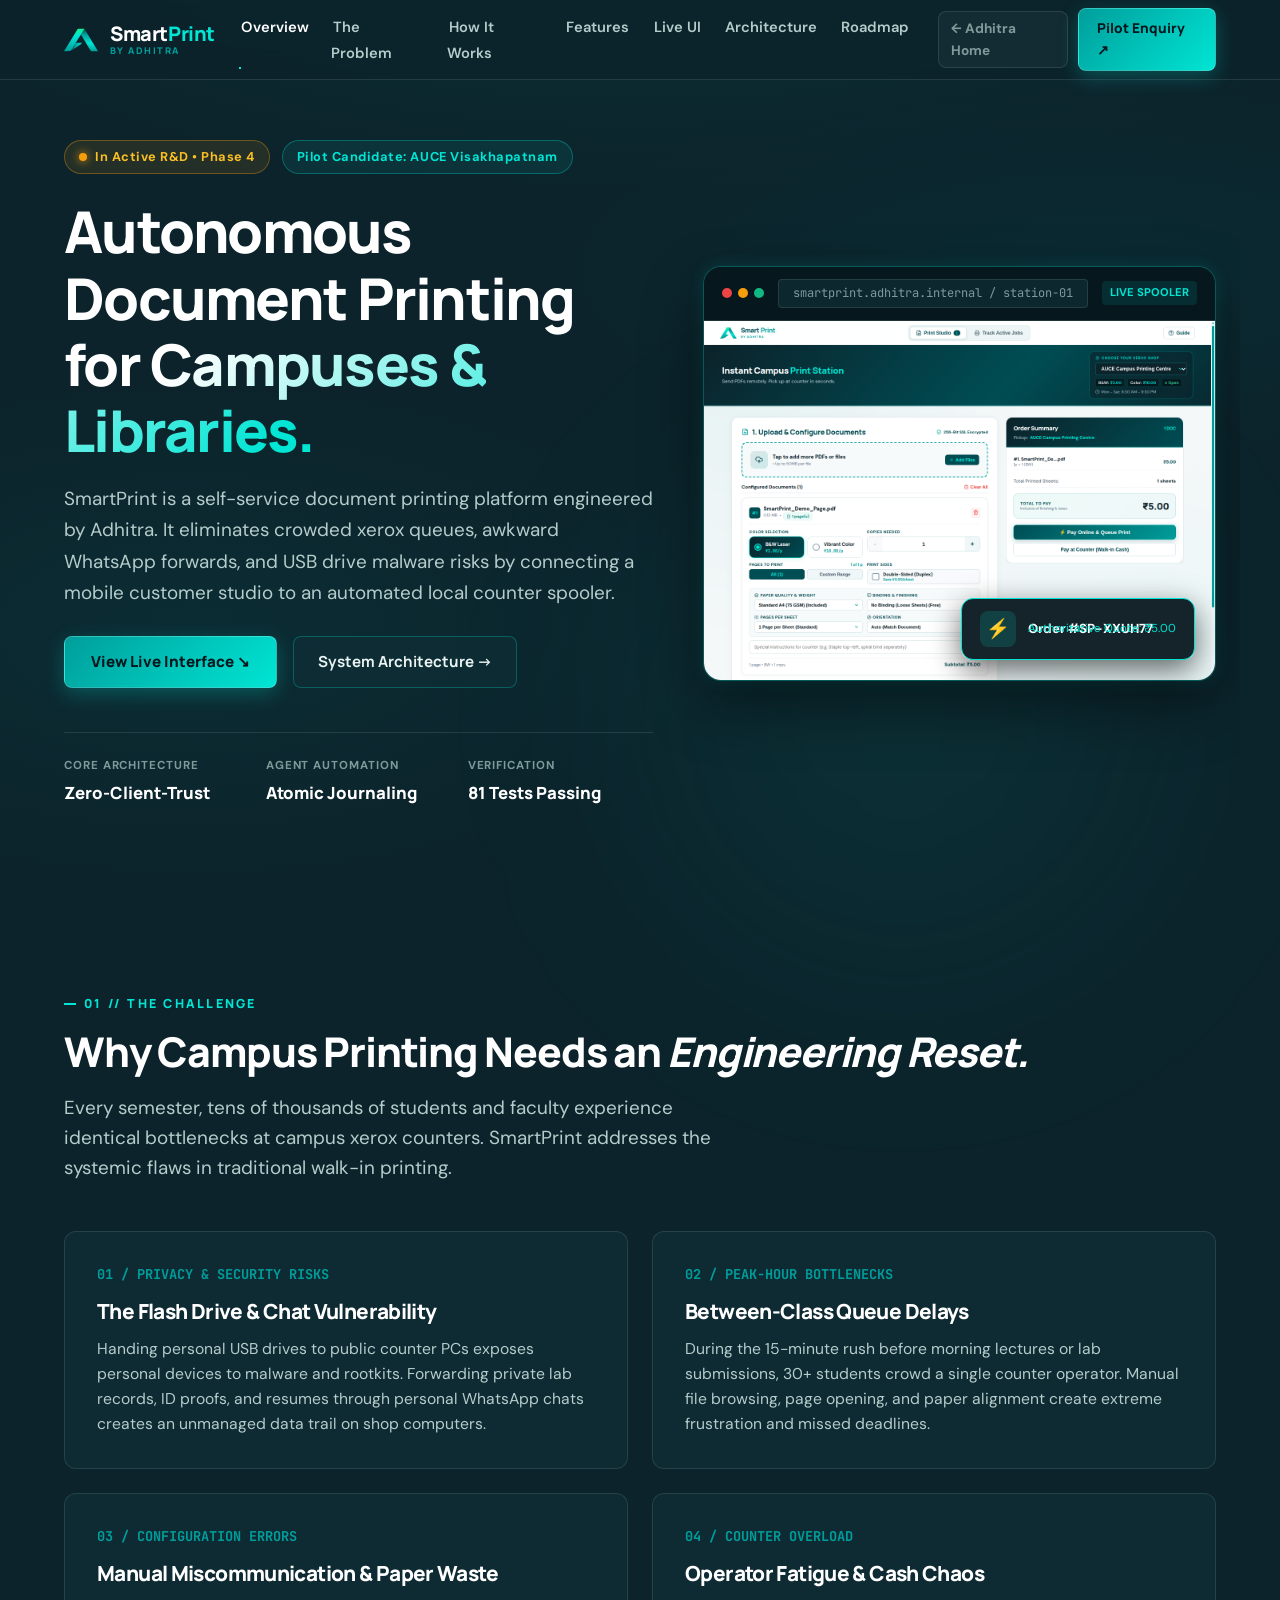
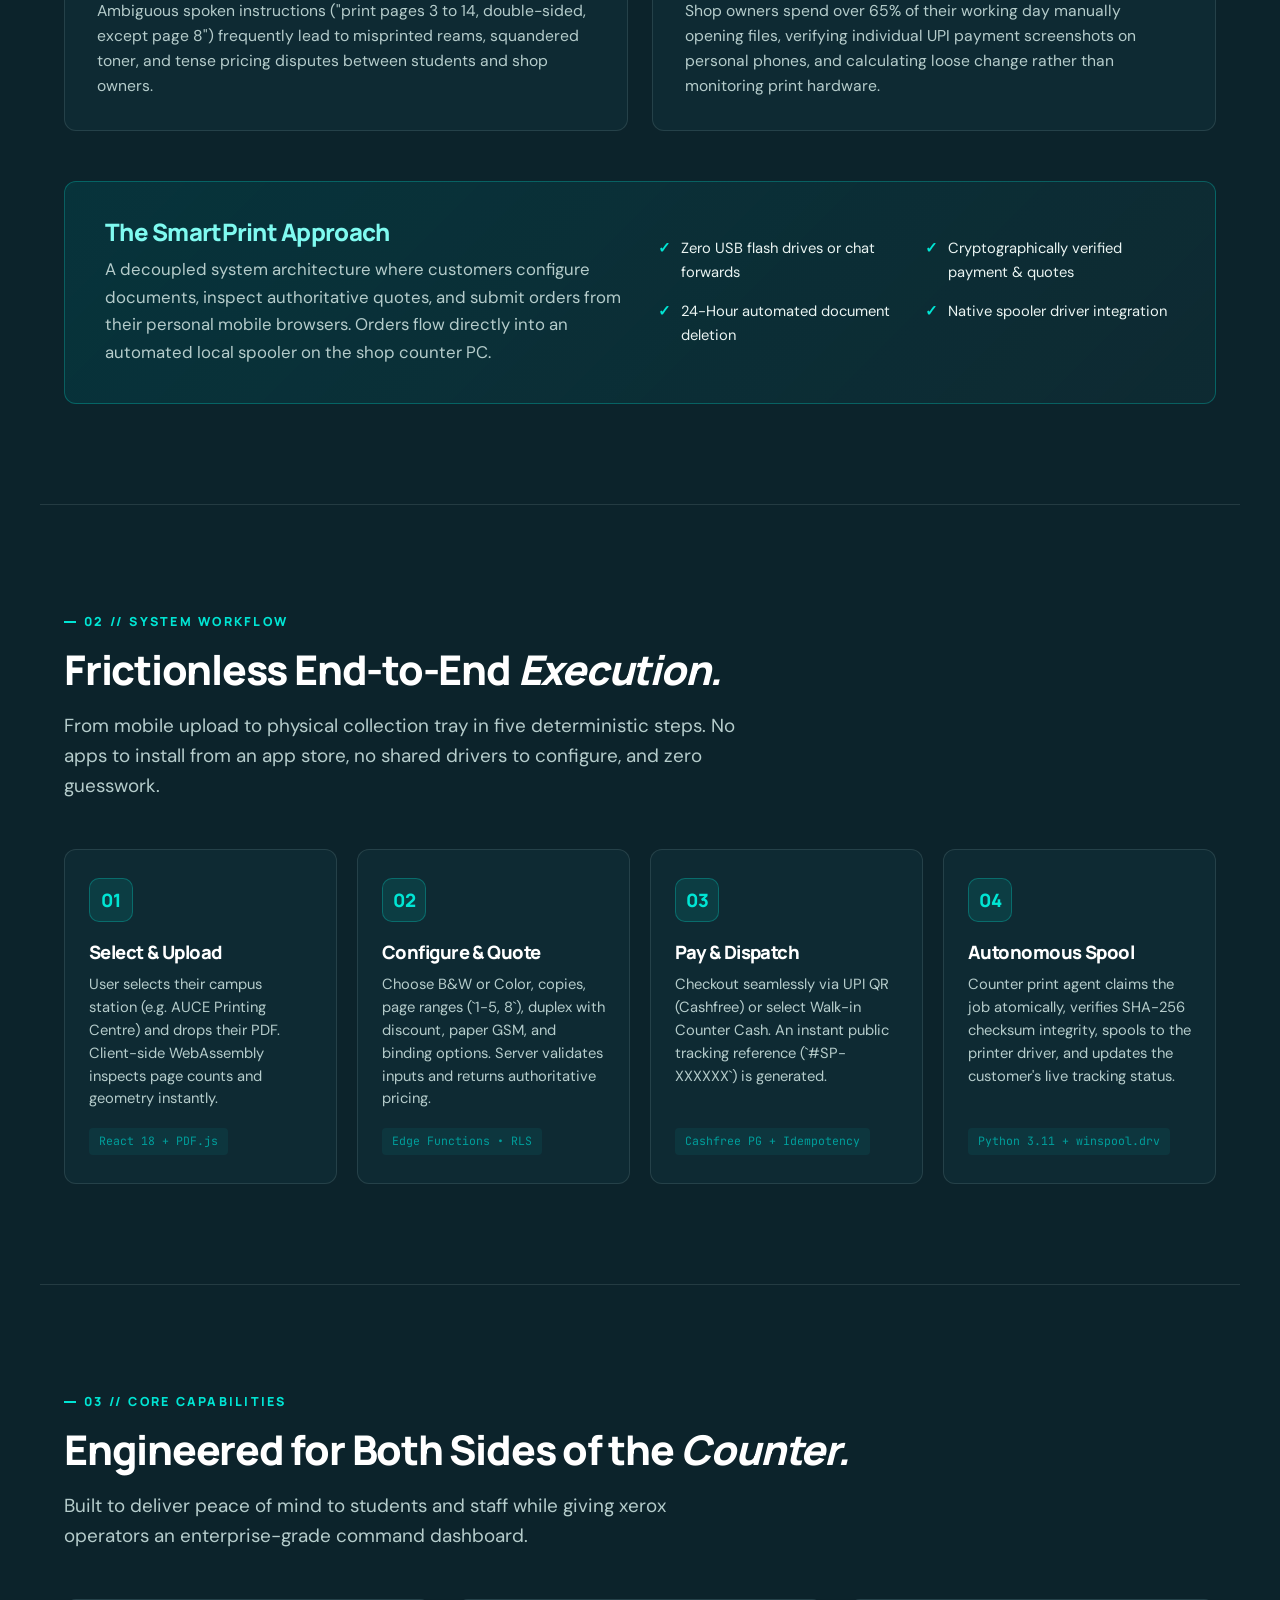
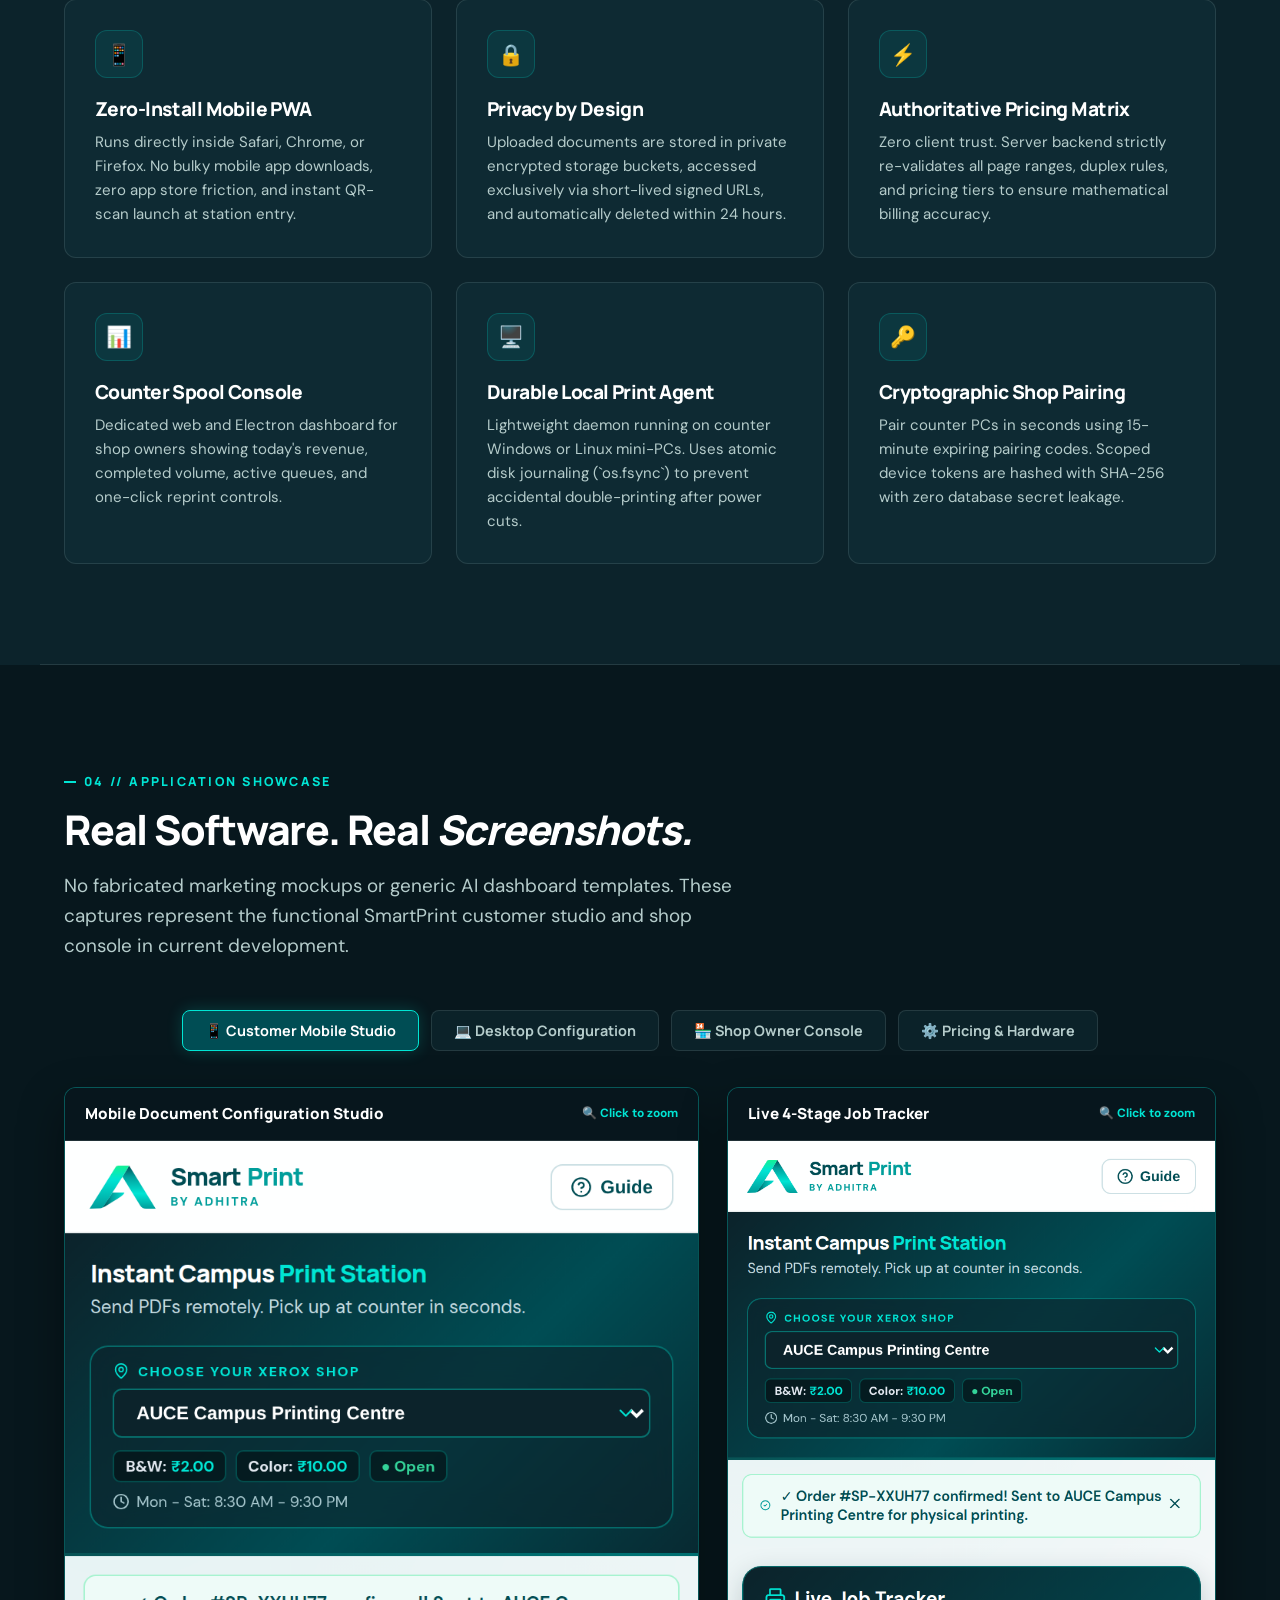
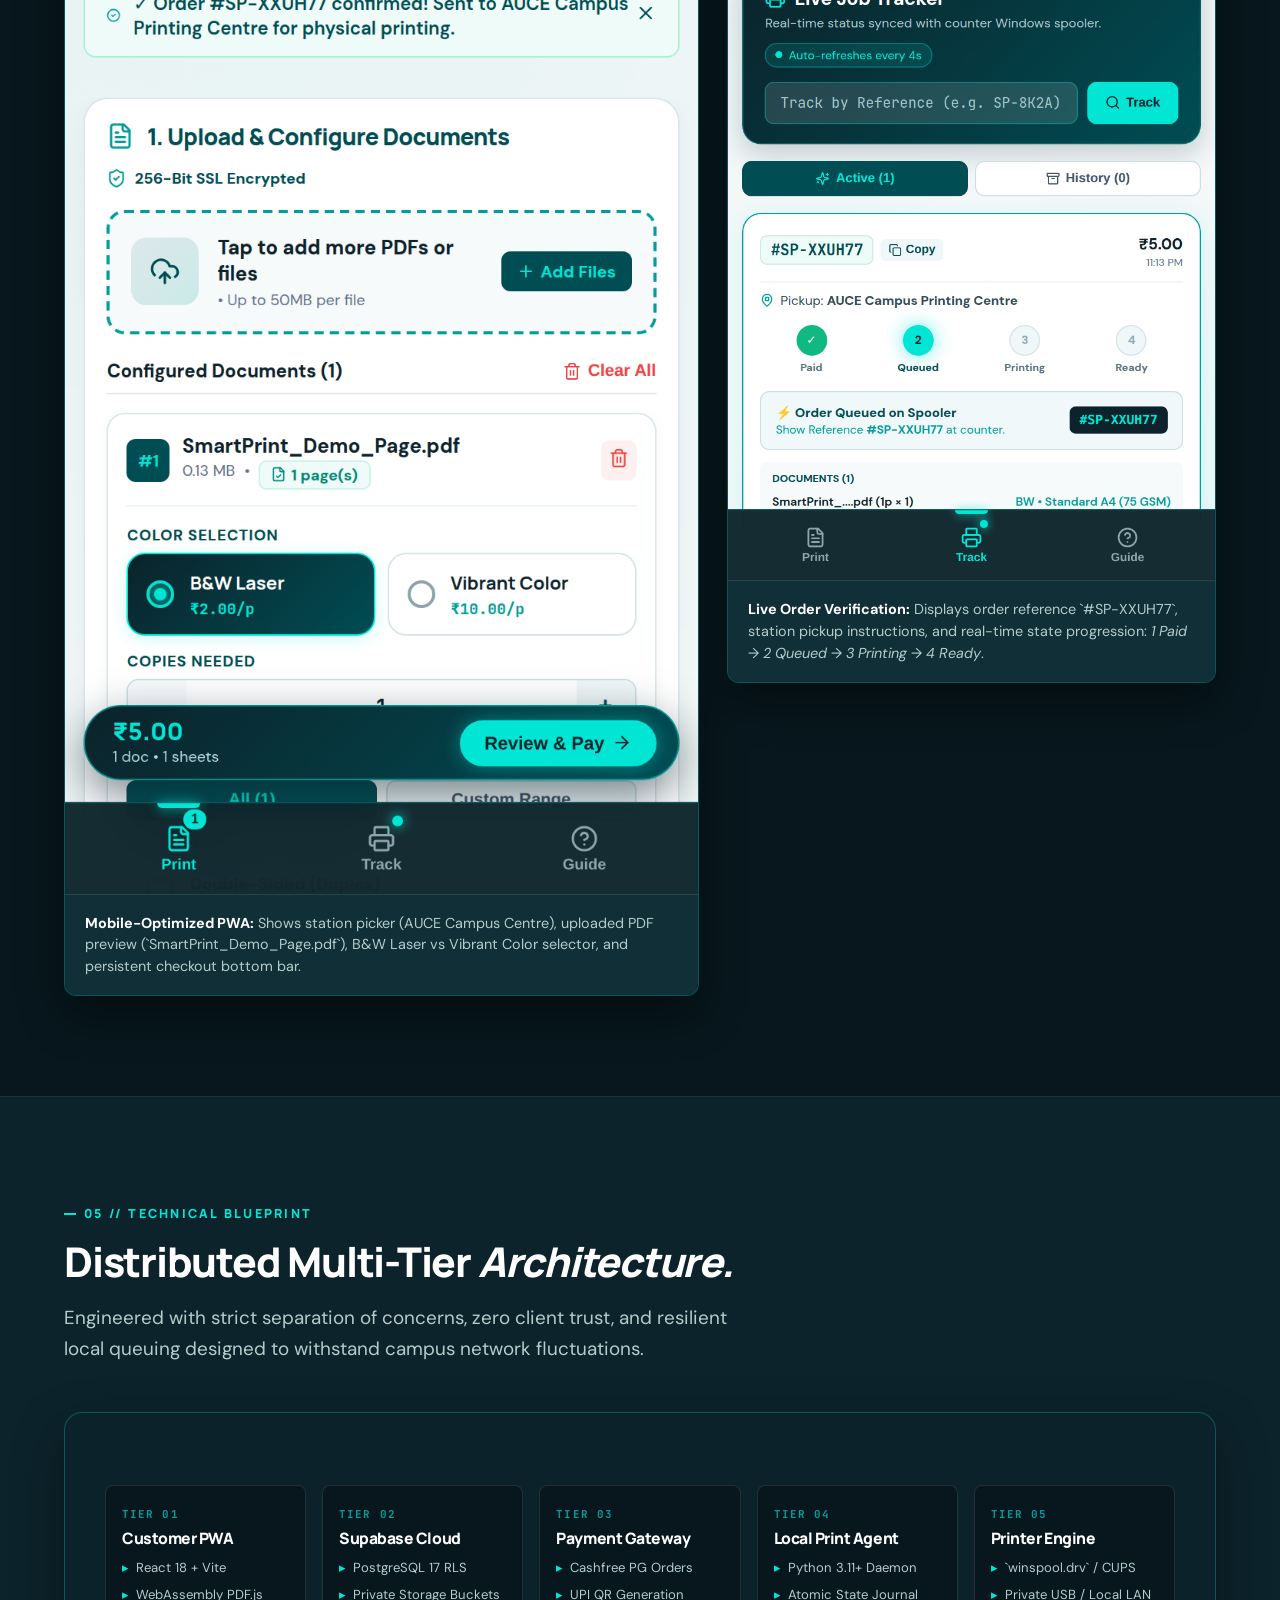
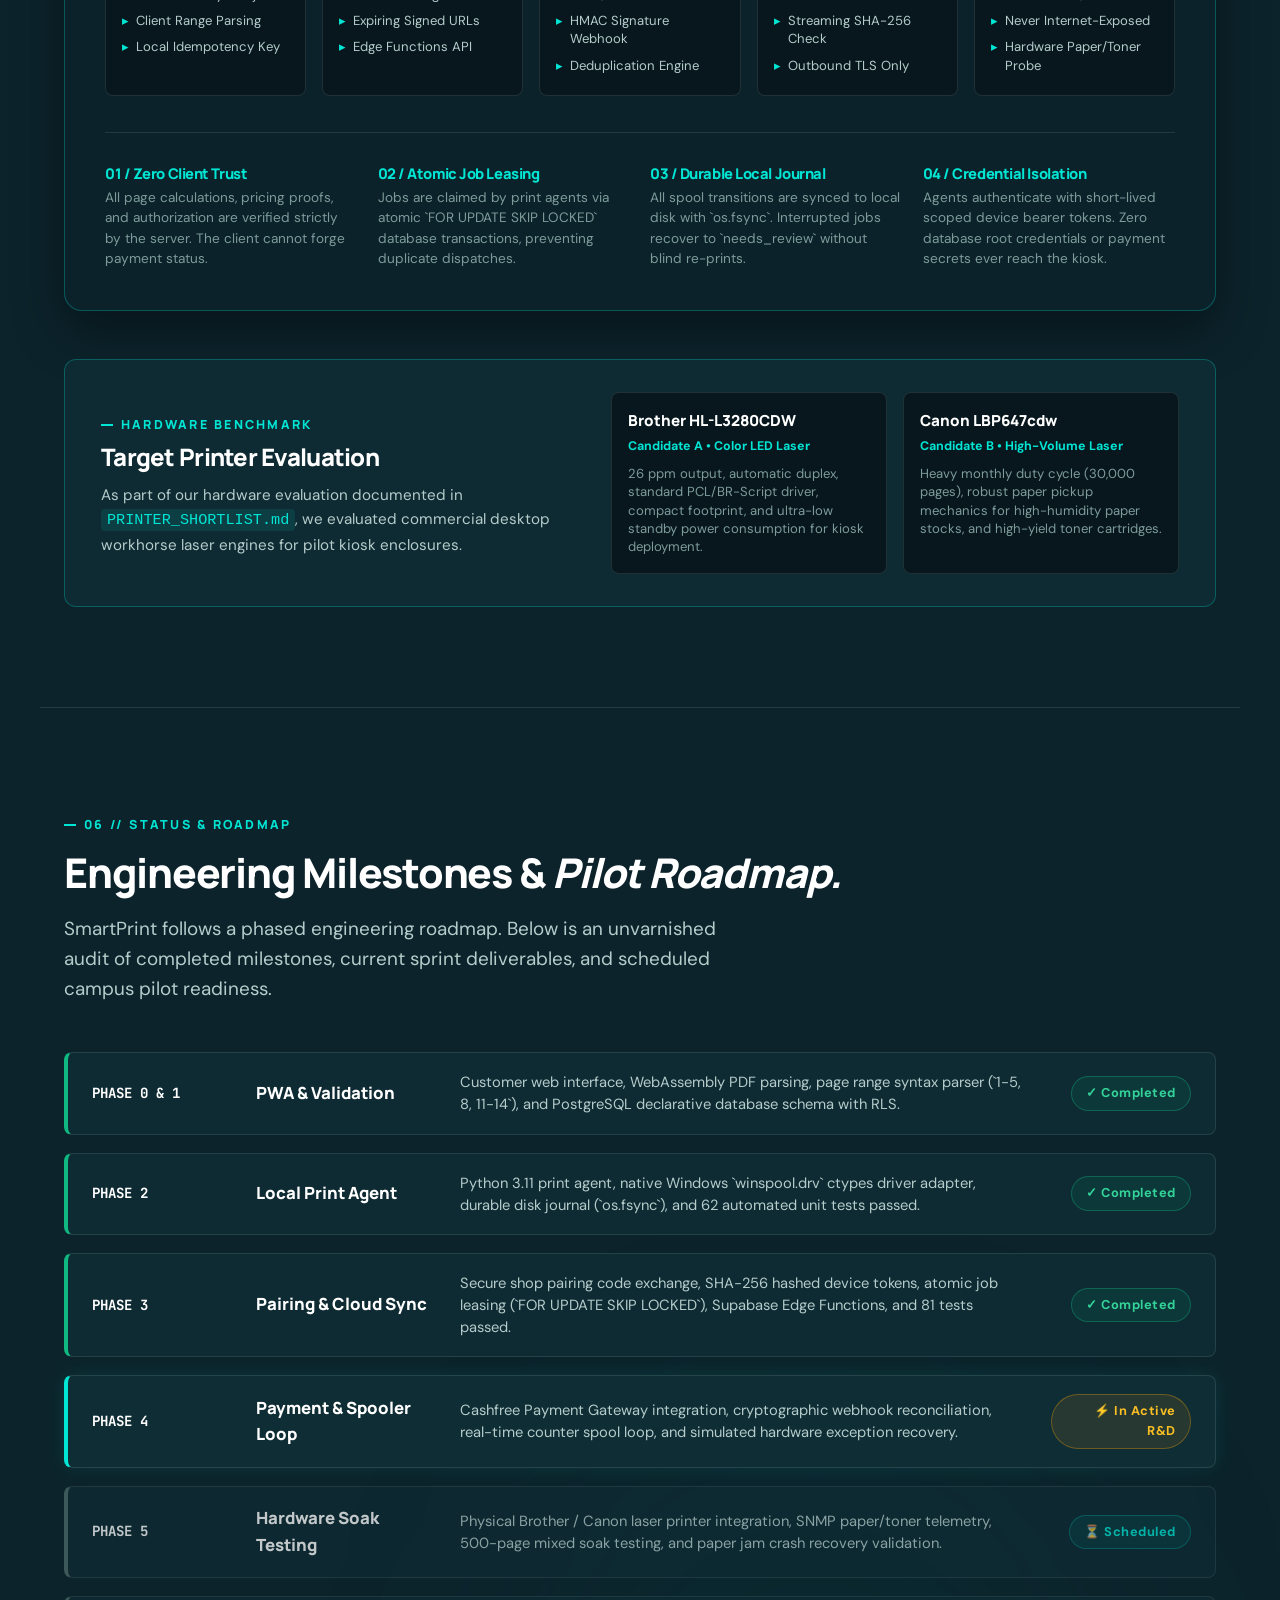
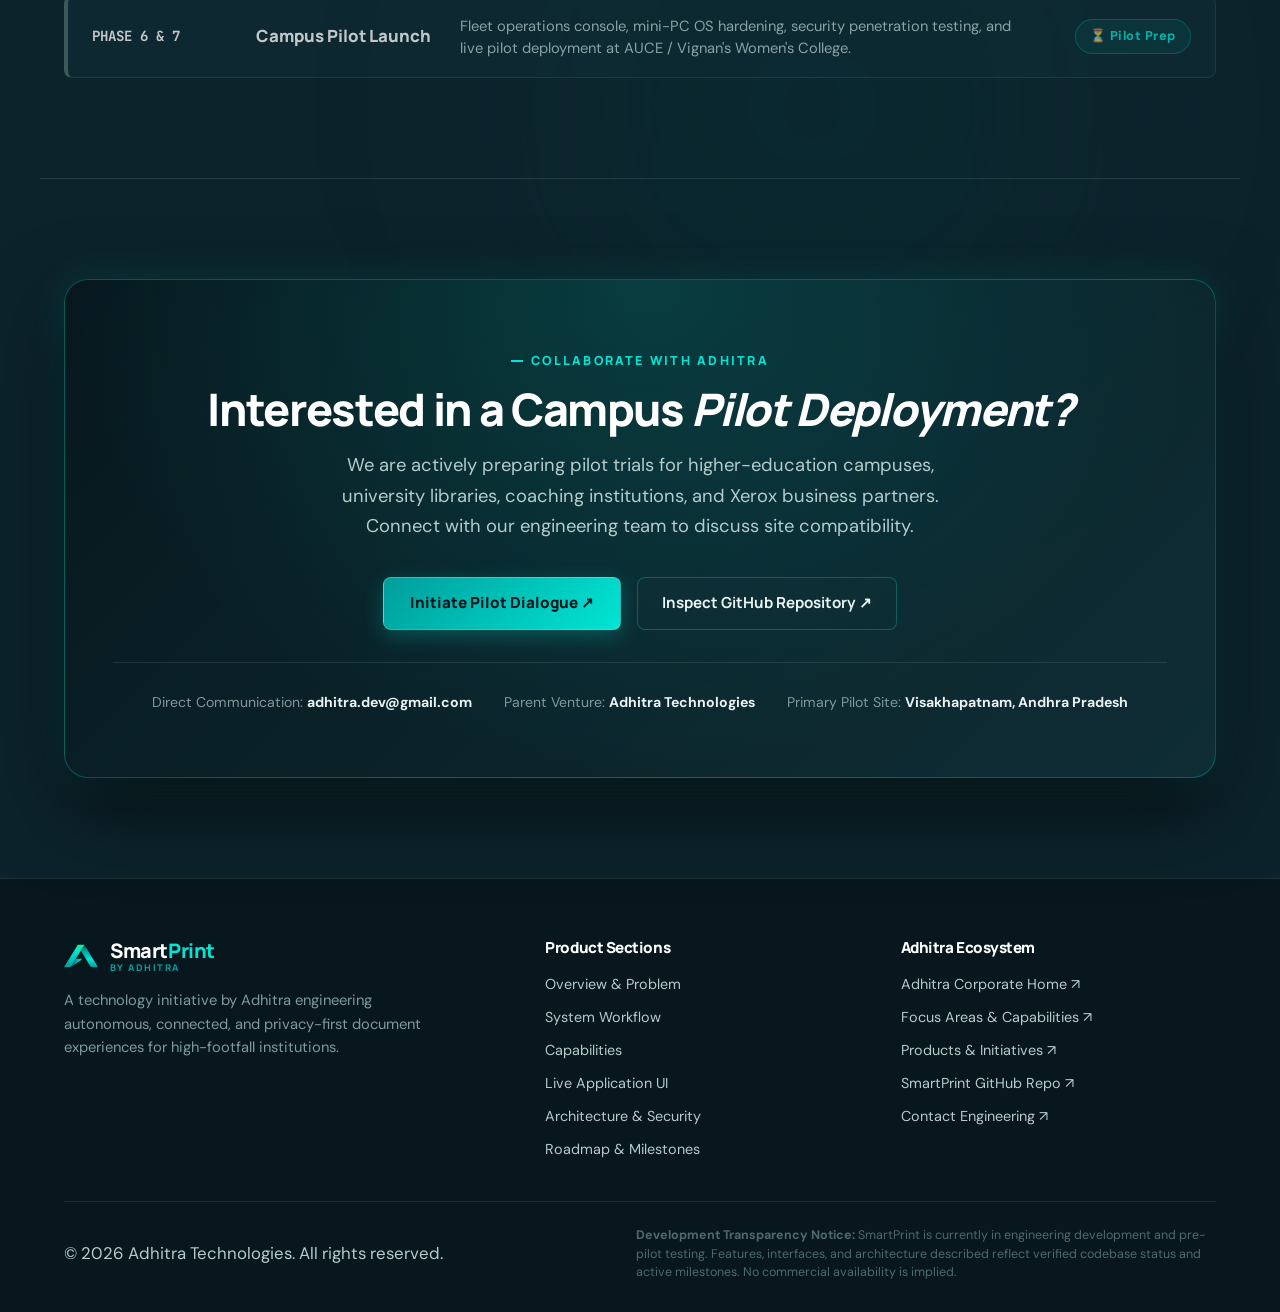
==== smartprint/index.html @ 030cc6e4 "Feat: smartprint page added" ====
<!DOCTYPE html>
<html lang="en">

<head>
    <meta charset="utf-8">
    <meta name="viewport" content="width=device-width, initial-scale=1">
    <meta name="theme-color" content="#0C232B">
    <meta name="color-scheme" content="dark">
    <title>SmartPrint by Adhitra — Autonomous Campus Document Printing Platform</title>

    <!-- SEO Meta Directives -->
    <meta name="description"
        content="SmartPrint by Adhitra is an autonomous, self-service document printing platform for colleges, universities, libraries, and high-footfall premises. In active engineering.">
    <meta name="author" content="Adhitra Technologies">
    <meta name="keywords"
        content="SmartPrint, Adhitra, self-service printing, campus printing, university xerox, print kiosk, autonomous printing, cloud document printing, IoT printing, AUCE pilot">
    <meta name="robots" content="index, follow, max-snippet:-1, max-image-preview:large, max-video-preview:-1">
    <link rel="canonical" href="https://adhitra.github.io/adhitra/smartprint/">

    <!-- Open Graph (Social Sharing Preview) -->
    <meta property="og:site_name" content="Adhitra">
    <meta property="og:title" content="SmartPrint by Adhitra — Autonomous Campus Document Printing Platform">
    <meta property="og:description"
        content="Self-service, private document printing for colleges and libraries. Explore the product architecture, real application interface, and development milestones.">
    <meta property="og:type" content="product">
    <meta property="og:url" content="https://adhitra.github.io/adhitra/smartprint/">
    <meta property="og:locale" content="en_US">
    <meta property="og:image" content="../assets/smartprint/smartprint_job_configured.png">
    <meta property="og:image:width" content="1280">
    <meta property="og:image:height" content="900">
    <meta property="og:image:alt" content="SmartPrint by Adhitra Application Interface">

    <!-- Twitter / X Card -->
    <meta name="twitter:card" content="summary_large_image">
    <meta name="twitter:site" content="@AdhitraTech">
    <meta name="twitter:creator" content="@AdhitraTech">
    <meta name="twitter:title" content="SmartPrint by Adhitra — Autonomous Campus Document Printing Platform">
    <meta name="twitter:description"
        content="Eliminating xerox queues, USB security risks, and printing friction with self-service mobile ordering and automated counter queue synchronization.">
    <meta name="twitter:image" content="../assets/smartprint/smartprint_job_configured.png">

    <!-- Favicon using approved Adhitra symbol -->
    <link rel="icon" type="image/svg+xml" href="../assets/brand/logo_symbol.svg">
    <link rel="alternate icon" type="image/png" href="../assets/brand/logo_symbol.png">
    <link rel="apple-touch-icon" href="../assets/brand/logo_symbol.png">

    <!-- Google Fonts: Manrope (Headings & UI) & DM Sans (Body) -->
    <link rel="preconnect" href="https://fonts.googleapis.com">
    <link rel="preconnect" href="https://fonts.gstatic.com" crossorigin>
    <link
        href="https://fonts.googleapis.com/css2?family=DM+Sans:ital,opsz,wght@0,9..40,400..700;1,9..40,400..700&family=JetBrains+Mono:wght@500;700&family=Manrope:wght@500;600;700;800&display=swap"
        rel="stylesheet">

    <!-- Stylesheet -->
    <link rel="stylesheet" href="styles.css">

    <!-- Structured Data: Schema.org Product & SoftwareApplication -->
    <script type="application/ld+json">
    {
      "@context": "https://schema.org",
      "@graph": [
        {
          "@type": "SoftwareApplication",
          "@id": "https://adhitra.github.io/adhitra/smartprint/#software",
          "name": "SmartPrint by Adhitra",
          "applicationCategory": "BusinessApplication",
          "operatingSystem": "Web, Windows 10/11, Linux",
          "description": "Self-service, autonomous document printing kiosk platform designed for colleges, universities, and high-footfall campuses.",
          "offers": {
            "@type": "Offer",
            "availability": "https://schema.org/PreOrder",
            "price": "0",
            "priceCurrency": "INR"
          },
          "publisher": {
            "@type": "Organization",
            "name": "Adhitra",
            "url": "https://adhitra.github.io/adhitra/"
          }
        },
        {
          "@type": "Product",
          "@id": "https://adhitra.github.io/adhitra/smartprint/#product",
          "name": "SmartPrint Campus Kiosk Platform",
          "brand": {
            "@type": "Brand",
            "name": "Adhitra"
          },
          "description": "A connected campus document printing experience combining mobile self-service web ordering with an automated local counter spooler.",
          "category": "Connected Printing Solutions",
          "releaseNotes": "Currently in Phase 4 of active pre-release engineering and campus pilot preparation."
        }
      ]
    }
    </script>
</head>

<body>
    <!-- Accessibility Skip Link -->
    <a href="#main-content" class="skip-link">Skip to main product content</a>

    <!-- Ambient Glow Accents -->
    <div class="ambient-glow glow-top" aria-hidden="true"></div>
    <div class="ambient-glow glow-mid" aria-hidden="true"></div>
    <div class="ambient-glow glow-bottom" aria-hidden="true"></div>

    <!-- Site Header & Product Navigation -->
    <header class="site-header" id="header">
        <div class="wrap header-inner">
            <a class="brand-combo" href="../" aria-label="Return to Adhitra Corporate Homepage">
                <img src="../assets/brand/logo_symbol.svg" alt="Adhitra Symbol" class="logo-symbol" width="34" height="34">
                <div class="logo-typography">
                    <span class="logo-text-product">Smart<span>Print</span></span>
                    <span class="logo-sub-tag">by ADHITRA</span>
                </div>
            </a>

            <button class="menu-toggle" id="menu-toggle" aria-label="Toggle navigation menu" aria-expanded="false"
                aria-controls="product-nav">
                <span class="bar"></span>
                <span class="bar"></span>
                <span class="bar"></span>
            </button>

            <nav class="product-nav" id="product-nav" aria-label="SmartPrint Product Navigation">
                <ul class="nav-links">
                    <li><a href="#overview" class="nav-item">Overview</a></li>
                    <li><a href="#problem" class="nav-item">The Problem</a></li>
                    <li><a href="#workflow" class="nav-item">How It Works</a></li>
                    <li><a href="#features" class="nav-item">Features</a></li>
                    <li><a href="#interface" class="nav-item">Live UI</a></li>
                    <li><a href="#architecture" class="nav-item">Architecture</a></li>
                    <li><a href="#status" class="nav-item">Roadmap</a></li>
                </ul>
                <div style="display: flex; align-items: center; gap: 10px;">
                    <a class="nav-back-link" href="../#products">← Adhitra Home</a>
                    <a class="btn-primary" style="padding: 9px 18px; font-size: 0.85rem;" href="#contact">Pilot Enquiry ↗</a>
                </div>
            </nav>
        </div>
    </header>

    <main id="main-content">
        <!-- ==================================================================
             HERO SECTION
             ================================================================== -->
        <section class="hero-section wrap" id="overview">
            <div class="hero-grid">
                <div class="hero-copy">
                    <div class="hero-status-row">
                        <span class="status-pill amber">
                            <span class="pulse-dot amber"></span>
                            In Active R&amp;D &bull; Phase 4
                        </span>
                        <span class="status-pill">
                            Pilot Candidate: AUCE Visakhapatnam
                        </span>
                    </div>

                    <h1 class="hero-title">
                        Autonomous Document Printing for <em>Campuses &amp; Libraries.</em>
                    </h1>

                    <p class="hero-lead">
                        SmartPrint is a self-service document printing platform engineered by Adhitra. It eliminates crowded xerox queues, awkward WhatsApp forwards, and USB drive malware risks by connecting a mobile customer studio to an automated local counter spooler.
                    </p>

                    <div class="hero-actions">
                        <a class="btn-primary" href="#interface">
                            View Live Interface ↘
                        </a>
                        <a class="btn-secondary" href="#architecture">
                            System Architecture →
                        </a>
                    </div>

                    <div class="hero-specs-bar">
                        <div class="spec-cell">
                            <span class="spec-label">Core Architecture</span>
                            <span class="spec-val">Zero-Client-Trust</span>
                        </div>
                        <div class="spec-cell">
                            <span class="spec-label">Agent Automation</span>
                            <span class="spec-val">Atomic Journaling</span>
                        </div>
                        <div class="spec-cell">
                            <span class="spec-label">Verification</span>
                            <span class="spec-val">81 Tests Passing</span>
                        </div>
                    </div>
                </div>

                <div class="hero-visual">
                    <div class="mockup-frame">
                        <div class="mockup-header">
                            <div class="mockup-dots">
                                <span></span><span></span><span></span>
                            </div>
                            <span class="mockup-address">smartprint.adhitra.internal / station-01</span>
                            <span class="mockup-tag">LIVE SPOOLER</span>
                        </div>
                        <div class="mockup-image-container zoomable-ui" data-title="SmartPrint Customer Print Studio & Order Configuration">
                            <img src="../assets/smartprint/smartprint_job_configured.png"
                                alt="SmartPrint Document Configuration and Order Summary Interface"
                                width="1280" height="900" loading="eager">
                            <div class="mockup-floating-badge">
                                <div class="badge-icon-box">⚡</div>
                                <div class="badge-info">
                                    <span class="badge-title">Order #SP-XXUH77</span>
                                    <span class="badge-sub">Authoritative Quote: ₹5.00</span>
                                </div>
                            </div>
                        </div>
                    </div>
                </div>
            </div>
        </section>

        <!-- ==================================================================
             PROBLEM & SOLUTION
             ================================================================== -->
        <section class="section wrap" id="problem">
            <span class="section-kicker">01 // THE CHALLENGE</span>
            <h2>Why Campus Printing Needs an <em>Engineering Reset.</em></h2>
            <p class="section-lead">
                Every semester, tens of thousands of students and faculty experience identical bottlenecks at campus xerox counters. SmartPrint addresses the systemic flaws in traditional walk-in printing.
            </p>

            <div class="problem-grid">
                <article class="problem-card">
                    <div class="problem-num">01 / PRIVACY &amp; SECURITY RISKS</div>
                    <h3 class="problem-title">The Flash Drive &amp; Chat Vulnerability</h3>
                    <p class="problem-text">
                        Handing personal USB drives to public counter PCs exposes personal devices to malware and rootkits. Forwarding private lab records, ID proofs, and resumes through personal WhatsApp chats creates an unmanaged data trail on shop computers.
                    </p>
                </article>

                <article class="problem-card">
                    <div class="problem-num">02 / PEAK-HOUR BOTTLENECKS</div>
                    <h3 class="problem-title">Between-Class Queue Delays</h3>
                    <p class="problem-text">
                        During the 15-minute rush before morning lectures or lab submissions, 30+ students crowd a single counter operator. Manual file browsing, page opening, and paper alignment create extreme frustration and missed deadlines.
                    </p>
                </article>

                <article class="problem-card">
                    <div class="problem-num">03 / CONFIGURATION ERRORS</div>
                    <h3 class="problem-title">Manual Miscommunication &amp; Paper Waste</h3>
                    <p class="problem-text">
                        Ambiguous spoken instructions ("print pages 3 to 14, double-sided, except page 8") frequently lead to misprinted reams, squandered toner, and tense pricing disputes between students and shop owners.
                    </p>
                </article>

                <article class="problem-card">
                    <div class="problem-num">04 / COUNTER OVERLOAD</div>
                    <h3 class="problem-title">Operator Fatigue &amp; Cash Chaos</h3>
                    <p class="problem-text">
                        Shop owners spend over 65% of their working day manually opening files, verifying individual UPI payment screenshots on personal phones, and calculating loose change rather than monitoring print hardware.
                    </p>
                </article>
            </div>

            <div class="solution-strip">
                <div class="solution-text">
                    <h3>The SmartPrint Approach</h3>
                    <p>
                        A decoupled system architecture where customers configure documents, inspect authoritative quotes, and submit orders from their personal mobile browsers. Orders flow directly into an automated local spooler on the shop counter PC.
                    </p>
                </div>
                <div class="solution-highlights">
                    <div class="highlight-item">
                        <span class="highlight-icon">✓</span>
                        <span>Zero USB flash drives or chat forwards</span>
                    </div>
                    <div class="highlight-item">
                        <span class="highlight-icon">✓</span>
                        <span>Cryptographically verified payment &amp; quotes</span>
                    </div>
                    <div class="highlight-item">
                        <span class="highlight-icon">✓</span>
                        <span>24-Hour automated document deletion</span>
                    </div>
                    <div class="highlight-item">
                        <span class="highlight-icon">✓</span>
                        <span>Native spooler driver integration</span>
                    </div>
                </div>
            </div>
        </section>

        <!-- ==================================================================
             HOW IT WORKS (WORKFLOW)
             ================================================================== -->
        <section class="section wrap" id="workflow">
            <span class="section-kicker">02 // SYSTEM WORKFLOW</span>
            <h2>Frictionless End-to-End <em>Execution.</em></h2>
            <p class="section-lead">
                From mobile upload to physical collection tray in five deterministic steps. No apps to install from an app store, no shared drivers to configure, and zero guesswork.
            </p>

            <div class="workflow-track">
                <div class="step-card">
                    <div class="step-number-badge">01</div>
                    <h3 class="step-title">Select &amp; Upload</h3>
                    <p class="step-desc">
                        User selects their campus station (e.g. AUCE Printing Centre) and drops their PDF. Client-side WebAssembly inspects page counts and geometry instantly.
                    </p>
                    <span class="step-tech-tag">React 18 + PDF.js</span>
                </div>

                <div class="step-card">
                    <div class="step-number-badge">02</div>
                    <h3 class="step-title">Configure &amp; Quote</h3>
                    <p class="step-desc">
                        Choose B&amp;W or Color, copies, page ranges (`1-5, 8`), duplex with discount, paper GSM, and binding options. Server validates inputs and returns authoritative pricing.
                    </p>
                    <span class="step-tech-tag">Edge Functions &bull; RLS</span>
                </div>

                <div class="step-card">
                    <div class="step-number-badge">03</div>
                    <h3 class="step-title">Pay &amp; Dispatch</h3>
                    <p class="step-desc">
                        Checkout seamlessly via UPI QR (Cashfree) or select Walk-in Counter Cash. An instant public tracking reference (`#SP-XXXXXX`) is generated.
                    </p>
                    <span class="step-tech-tag">Cashfree PG + Idempotency</span>
                </div>

                <div class="step-card">
                    <div class="step-number-badge">04</div>
                    <h3 class="step-title">Autonomous Spool</h3>
                    <p class="step-desc">
                        Counter print agent claims the job atomically, verifies SHA-256 checksum integrity, spools to the printer driver, and updates the customer's live tracking status.
                    </p>
                    <span class="step-tech-tag">Python 3.11 + winspool.drv</span>
                </div>
            </div>
        </section>

        <!-- ==================================================================
             KEY FEATURES & CAPABILITIES
             ================================================================== -->
        <section class="section wrap" id="features">
            <span class="section-kicker">03 // CORE CAPABILITIES</span>
            <h2>Engineered for Both Sides of the <em>Counter.</em></h2>
            <p class="section-lead">
                Built to deliver peace of mind to students and staff while giving xerox operators an enterprise-grade command dashboard.
            </p>

            <div class="features-grid">
                <div class="feature-box">
                    <div class="feature-icon">📱</div>
                    <h3 class="feature-heading">Zero-Install Mobile PWA</h3>
                    <p class="feature-text">
                        Runs directly inside Safari, Chrome, or Firefox. No bulky mobile app downloads, zero app store friction, and instant QR-scan launch at station entry.
                    </p>
                </div>

                <div class="feature-box">
                    <div class="feature-icon">🔒</div>
                    <h3 class="feature-heading">Privacy by Design</h3>
                    <p class="feature-text">
                        Uploaded documents are stored in private encrypted storage buckets, accessed exclusively via short-lived signed URLs, and automatically deleted within 24 hours.
                    </p>
                </div>

                <div class="feature-box">
                    <div class="feature-icon">⚡</div>
                    <h3 class="feature-heading">Authoritative Pricing Matrix</h3>
                    <p class="feature-text">
                        Zero client trust. Server backend strictly re-validates all page ranges, duplex rules, and pricing tiers to ensure mathematical billing accuracy.
                    </p>
                </div>

                <div class="feature-box">
                    <div class="feature-icon">📊</div>
                    <h3 class="feature-heading">Counter Spool Console</h3>
                    <p class="feature-text">
                        Dedicated web and Electron dashboard for shop owners showing today's revenue, completed volume, active queues, and one-click reprint controls.
                    </p>
                </div>

                <div class="feature-box">
                    <div class="feature-icon">🖥️</div>
                    <h3 class="feature-heading">Durable Local Print Agent</h3>
                    <p class="feature-text">
                        Lightweight daemon running on counter Windows or Linux mini-PCs. Uses atomic disk journaling (`os.fsync`) to prevent accidental double-printing after power cuts.
                    </p>
                </div>

                <div class="feature-box">
                    <div class="feature-icon">🔑</div>
                    <h3 class="feature-heading">Cryptographic Shop Pairing</h3>
                    <p class="feature-text">
                        Pair counter PCs in seconds using 15-minute expiring pairing codes. Scoped device tokens are hashed with SHA-256 with zero database secret leakage.
                    </p>
                </div>
            </div>
        </section>

        <!-- ==================================================================
             ACTUAL APPLICATION INTERFACE SHOWCASE
             ================================================================== -->
        <section class="section gallery-section" id="interface">
            <div class="wrap">
                <span class="section-kicker">04 // APPLICATION SHOWCASE</span>
                <h2>Real Software. Real <em>Screenshots.</em></h2>
                <p class="section-lead">
                    No fabricated marketing mockups or generic AI dashboard templates. These captures represent the functional SmartPrint customer studio and shop console in current development.
                </p>

                <!-- Gallery Category Tabs -->
                <div class="gallery-tabs-nav" role="tablist">
                    <button class="gallery-tab-btn active" data-tab="tab-customer-mobile" role="tab" aria-selected="true">
                        📱 Customer Mobile Studio
                    </button>
                    <button class="gallery-tab-btn" data-tab="tab-desktop-studio" role="tab" aria-selected="false">
                        💻 Desktop Configuration
                    </button>
                    <button class="gallery-tab-btn" data-tab="tab-shop-dashboard" role="tab" aria-selected="false">
                        🏪 Shop Owner Console
                    </button>
                    <button class="gallery-tab-btn" data-tab="tab-hardware-pricing" role="tab" aria-selected="false">
                        ⚙️ Pricing &amp; Hardware
                    </button>
                </div>

                <!-- Gallery Panels -->
                <div class="gallery-panels-container">
                    <!-- Panel 1: Customer Mobile Studio -->
                    <div class="gallery-panel active" id="tab-customer-mobile" role="tabpanel">
                        <div class="gallery-grid-dual">
                            <div class="gallery-card">
                                <div class="gallery-card-header">
                                    <span class="gallery-card-title">Mobile Document Configuration Studio</span>
                                    <span class="gallery-zoom-prompt">🔍 Click to zoom</span>
                                </div>
                                <div class="gallery-card-body zoomable-ui" data-title="SmartPrint Mobile Print Studio Interface">
                                    <img src="../assets/smartprint/smartprint_mobile_studio.png"
                                        alt="SmartPrint Mobile Print Studio Configuration Interface"
                                        width="824" height="1760" loading="lazy">
                                </div>
                                <div class="gallery-card-caption">
                                    <strong>Mobile-Optimized PWA:</strong> Shows station picker (AUCE Campus Centre), uploaded PDF preview (`SmartPrint_Demo_Page.pdf`), B&amp;W Laser vs Vibrant Color selector, and persistent checkout bottom bar.
                                </div>
                            </div>

                            <div class="gallery-card">
                                <div class="gallery-card-header">
                                    <span class="gallery-card-title">Live 4-Stage Job Tracker</span>
                                    <span class="gallery-zoom-prompt">🔍 Click to zoom</span>
                                </div>
                                <div class="gallery-card-body zoomable-ui" data-title="SmartPrint Mobile Live Job Tracker">
                                    <img src="../assets/smartprint/smartprint_mobile_tracking.png"
                                        alt="SmartPrint Mobile Realtime Job Tracking Screen"
                                        width="824" height="1760" loading="lazy">
                                </div>
                                <div class="gallery-card-caption">
                                    <strong>Live Order Verification:</strong> Displays order reference `#SP-XXUH77`, station pickup instructions, and real-time state progression: <em>1 Paid &rarr; 2 Queued &rarr; 3 Printing &rarr; 4 Ready</em>.
                                </div>
                            </div>
                        </div>
                    </div>

                    <!-- Panel 2: Desktop Print Studio -->
                    <div class="gallery-panel" id="tab-desktop-studio" role="tabpanel">
                        <div class="gallery-grid-dual">
                            <div class="gallery-card">
                                <div class="gallery-card-header">
                                    <span class="gallery-card-title">Configured Print Job with Server Quote</span>
                                    <span class="gallery-zoom-prompt">🔍 Click to zoom</span>
                                </div>
                                <div class="gallery-card-body zoomable-ui" data-title="SmartPrint Desktop Configured Print Job Screen">
                                    <img src="../assets/smartprint/smartprint_job_configured.png"
                                        alt="SmartPrint Desktop Configured Print Job View"
                                        width="1280" height="900" loading="lazy">
                                </div>
                                <div class="gallery-card-caption">
                                    <strong>Full Studio Interface:</strong> Real-time price breakdown (₹5.00 total), duplex savings calculation, paper GSM weight selector, binding options, and walk-in cash or online dispatch buttons.
                                </div>
                            </div>

                            <div class="gallery-card">
                                <div class="gallery-card-header">
                                    <span class="gallery-card-title">Initial Document Dropzone &amp; Station Chooser</span>
                                    <span class="gallery-zoom-prompt">🔍 Click to zoom</span>
                                </div>
                                <div class="gallery-card-body zoomable-ui" data-title="SmartPrint Customer Dropzone and Station Selector">
                                    <img src="../assets/smartprint/smartprint_customer_portal.png"
                                        alt="SmartPrint Customer Initial Upload Interface"
                                        width="1280" height="900" loading="lazy">
                                </div>
                                <div class="gallery-card-caption">
                                    <strong>Clean Landing State:</strong> Drag-and-drop 256-bit SSL encrypted PDF upload zone, station operating hours, and live station pricing summary (B&amp;W: ₹2.00, Color: ₹10.00).
                                </div>
                            </div>
                        </div>
                    </div>

                    <!-- Panel 3: Shop Owner Console -->
                    <div class="gallery-panel" id="tab-shop-dashboard" role="tabpanel">
                        <div class="gallery-card">
                            <div class="gallery-card-header">
                                <span class="gallery-card-title">Authenticated Shop Owner Counter Console (AUCE Campus Centre)</span>
                                <span class="gallery-zoom-prompt">🔍 Click to zoom full-resolution</span>
                            </div>
                            <div class="gallery-card-body zoomable-ui" data-title="SmartPrint Authenticated Shop Owner Dashboard">
                                <img src="../assets/smartprint/smartprint_shop_dashboard.png"
                                    alt="SmartPrint Shop Owner Console with Live Spool Queue and Metrics"
                                    width="1366" height="920" loading="lazy">
                            </div>
                            <div class="gallery-card-caption">
                                <strong>Live Counter Operations:</strong> Active revenue tracking (₹134.00 today), total pages printed (14), active spool queue (1), 1 connected Windows agent PC, and the live orders table with print, issue, and collection actions.
                            </div>
                        </div>
                    </div>

                    <!-- Panel 4: Pricing & Hardware Management -->
                    <div class="gallery-panel" id="tab-hardware-pricing" role="tabpanel">
                        <div class="gallery-grid-dual">
                            <div class="gallery-card">
                                <div class="gallery-card-header">
                                    <span class="gallery-card-title">Granular Pricing &amp; Services Matrix</span>
                                    <span class="gallery-zoom-prompt">🔍 Click to zoom</span>
                                </div>
                                <div class="gallery-card-body zoomable-ui" data-title="SmartPrint Shop Pricing Matrix Configuration">
                                    <img src="../assets/smartprint/smartprint_pricing_matrix.png"
                                        alt="SmartPrint Pricing and Services Matrix Interface"
                                        width="1366" height="920" loading="lazy">
                                </div>
                                <div class="gallery-card-caption">
                                    <strong>Operator Rate Control:</strong> Per-page rates (B&amp;W ₹2, Color ₹10), duplex sheet discounts, paper grades (Standard 75 GSM, Executive Bond, Cardstock), binding add-ons (Staple, Spiral, Hard Cover), and operating hours.
                                </div>
                            </div>

                            <div class="gallery-card">
                                <div class="gallery-card-header">
                                    <span class="gallery-card-title">Discovered Counter PCs &amp; Hardware</span>
                                    <span class="gallery-zoom-prompt">🔍 Click to zoom</span>
                                </div>
                                <div class="gallery-card-body zoomable-ui" data-title="SmartPrint Discovered Hardware and Printers">
                                    <img src="../assets/smartprint/smartprint_hardware_printers.png"
                                        alt="SmartPrint Counter PCs and Connected Printer Drivers"
                                        width="1366" height="920" loading="lazy">
                                </div>
                                <div class="gallery-card-caption">
                                    <strong>Native Hardware Discovery:</strong> Displays connected Counter PC (`Front Counter PC`, status READY) and paired Windows drivers (`Virtual_Test_Printer`, etc.) with reported driver capabilities.
                                </div>
                            </div>
                        </div>
                    </div>
                </div>
            </div>
        </section>

        <!-- ==================================================================
             SYSTEM ARCHITECTURE & TECHNICAL SPECIFICATION
             ================================================================== -->
        <section class="section wrap" id="architecture">
            <span class="section-kicker">05 // TECHNICAL BLUEPRINT</span>
            <h2>Distributed Multi-Tier <em>Architecture.</em></h2>
            <p class="section-lead">
                Engineered with strict separation of concerns, zero client trust, and resilient local queuing designed to withstand campus network fluctuations.
            </p>

            <div class="arch-diagram-card">
                <div class="arch-tiers-grid">
                    <!-- Tier 1 -->
                    <div class="arch-tier-box">
                        <span class="tier-kicker">TIER 01</span>
                        <h4 class="tier-name">Customer PWA</h4>
                        <ul class="tier-list">
                            <li>React 18 + Vite</li>
                            <li>WebAssembly PDF.js</li>
                            <li>Client Range Parsing</li>
                            <li>Local Idempotency Key</li>
                        </ul>
                    </div>

                    <!-- Tier 2 -->
                    <div class="arch-tier-box">
                        <span class="tier-kicker">TIER 02</span>
                        <h4 class="tier-name">Supabase Cloud</h4>
                        <ul class="tier-list">
                            <li>PostgreSQL 17 RLS</li>
                            <li>Private Storage Buckets</li>
                            <li>Expiring Signed URLs</li>
                            <li>Edge Functions API</li>
                        </ul>
                    </div>

                    <!-- Tier 3 -->
                    <div class="arch-tier-box">
                        <span class="tier-kicker">TIER 03</span>
                        <h4 class="tier-name">Payment Gateway</h4>
                        <ul class="tier-list">
                            <li>Cashfree PG Orders</li>
                            <li>UPI QR Generation</li>
                            <li>HMAC Signature Webhook</li>
                            <li>Deduplication Engine</li>
                        </ul>
                    </div>

                    <!-- Tier 4 -->
                    <div class="arch-tier-box">
                        <span class="tier-kicker">TIER 04</span>
                        <h4 class="tier-name">Local Print Agent</h4>
                        <ul class="tier-list">
                            <li>Python 3.11+ Daemon</li>
                            <li>Atomic State Journal</li>
                            <li>Streaming SHA-256 Check</li>
                            <li>Outbound TLS Only</li>
                        </ul>
                    </div>

                    <!-- Tier 5 -->
                    <div class="arch-tier-box">
                        <span class="tier-kicker">TIER 05</span>
                        <h4 class="tier-name">Printer Engine</h4>
                        <ul class="tier-list">
                            <li>`winspool.drv` / CUPS</li>
                            <li>Private USB / Local LAN</li>
                            <li>Never Internet-Exposed</li>
                            <li>Hardware Paper/Toner Probe</li>
                        </ul>
                    </div>
                </div>

                <div class="arch-pillars-grid">
                    <div class="pillar-item">
                        <h5 class="pillar-title">01 / Zero Client Trust</h5>
                        <p class="pillar-desc">
                            All page calculations, pricing proofs, and authorization are verified strictly by the server. The client cannot forge payment status.
                        </p>
                    </div>

                    <div class="pillar-item">
                        <h5 class="pillar-title">02 / Atomic Job Leasing</h5>
                        <p class="pillar-desc">
                            Jobs are claimed by print agents via atomic `FOR UPDATE SKIP LOCKED` database transactions, preventing duplicate dispatches.
                        </p>
                    </div>

                    <div class="pillar-item">
                        <h5 class="pillar-title">03 / Durable Local Journal</h5>
                        <p class="pillar-desc">
                            All spool transitions are synced to local disk with `os.fsync`. Interrupted jobs recover to `needs_review` without blind re-prints.
                        </p>
                    </div>

                    <div class="pillar-item">
                        <h5 class="pillar-title">04 / Credential Isolation</h5>
                        <p class="pillar-desc">
                            Agents authenticate with short-lived scoped device bearer tokens. Zero database root credentials or payment secrets ever reach the kiosk.
                        </p>
                    </div>
                </div>
            </div>

            <!-- Hardware Candidate Panel -->
            <div class="hardware-candidate-panel">
                <div>
                    <span class="section-kicker" style="margin-bottom: 8px;">HARDWARE BENCHMARK</span>
                    <h3 style="font-size: 1.5rem; margin-bottom: 12px; color: #ffffff;">Target Printer Evaluation</h3>
                    <p style="font-size: 0.95rem; line-height: 1.6; color: var(--ink-secondary);">
                        As part of our hardware evaluation documented in <code style="color: var(--aqua); background: rgba(0, 229, 212, 0.1); padding: 2px 6px; border-radius: 4px;">PRINTER_SHORTLIST.md</code>, we evaluated commercial desktop workhorse laser engines for pilot kiosk enclosures.
                    </p>
                </div>
                <div class="hardware-specs-list">
                    <div class="hw-spec-card">
                        <div class="hw-spec-name">Brother HL-L3280CDW</div>
                        <div class="hw-spec-role">Candidate A &bull; Color LED Laser</div>
                        <div class="hw-spec-notes">
                            26 ppm output, automatic duplex, standard PCL/BR-Script driver, compact footprint, and ultra-low standby power consumption for kiosk deployment.
                        </div>
                    </div>

                    <div class="hw-spec-card">
                        <div class="hw-spec-name">Canon LBP647cdw</div>
                        <div class="hw-spec-role">Candidate B &bull; High-Volume Laser</div>
                        <div class="hw-spec-notes">
                            Heavy monthly duty cycle (30,000 pages), robust paper pickup mechanics for high-humidity paper stocks, and high-yield toner cartridges.
                        </div>
                    </div>
                </div>
            </div>
        </section>

        <!-- ==================================================================
             DEVELOPMENT PROGRESS & ROADMAP
             ================================================================== -->
        <section class="section wrap" id="status">
            <span class="section-kicker">06 // STATUS &amp; ROADMAP</span>
            <h2>Engineering Milestones &amp; <em>Pilot Roadmap.</em></h2>
            <p class="section-lead">
                SmartPrint follows a phased engineering roadmap. Below is an unvarnished audit of completed milestones, current sprint deliverables, and scheduled campus pilot readiness.
            </p>

            <div class="roadmap-timeline">
                <div class="timeline-phase-row complete">
                    <div class="phase-number">PHASE 0 &amp; 1</div>
                    <div class="phase-title">PWA &amp; Validation</div>
                    <div class="phase-summary">
                        Customer web interface, WebAssembly PDF parsing, page range syntax parser (`1-5, 8, 11-14`), and PostgreSQL declarative database schema with RLS.
                    </div>
                    <div class="phase-badge-col">
                        <span class="status-pill green">✓ Completed</span>
                    </div>
                </div>

                <div class="timeline-phase-row complete">
                    <div class="phase-number">PHASE 2</div>
                    <div class="phase-title">Local Print Agent</div>
                    <div class="phase-summary">
                        Python 3.11 print agent, native Windows `winspool.drv` ctypes driver adapter, durable disk journal (`os.fsync`), and 62 automated unit tests passed.
                    </div>
                    <div class="phase-badge-col">
                        <span class="status-pill green">✓ Completed</span>
                    </div>
                </div>

                <div class="timeline-phase-row complete">
                    <div class="phase-number">PHASE 3</div>
                    <div class="phase-title">Pairing &amp; Cloud Sync</div>
                    <div class="phase-summary">
                        Secure shop pairing code exchange, SHA-256 hashed device tokens, atomic job leasing (`FOR UPDATE SKIP LOCKED`), Supabase Edge Functions, and 81 tests passed.
                    </div>
                    <div class="phase-badge-col">
                        <span class="status-pill green">✓ Completed</span>
                    </div>
                </div>

                <div class="timeline-phase-row active">
                    <div class="phase-number">PHASE 4</div>
                    <div class="phase-title">Payment &amp; Spooler Loop</div>
                    <div class="phase-summary">
                        Cashfree Payment Gateway integration, cryptographic webhook reconciliation, real-time counter spool loop, and simulated hardware exception recovery.
                    </div>
                    <div class="phase-badge-col">
                        <span class="status-pill amber">⚡ In Active R&amp;D</span>
                    </div>
                </div>

                <div class="timeline-phase-row pending">
                    <div class="phase-number">PHASE 5</div>
                    <div class="phase-title">Hardware Soak Testing</div>
                    <div class="phase-summary">
                        Physical Brother / Canon laser printer integration, SNMP paper/toner telemetry, 500-page mixed soak testing, and paper jam crash recovery validation.
                    </div>
                    <div class="phase-badge-col">
                        <span class="status-pill">⏳ Scheduled</span>
                    </div>
                </div>

                <div class="timeline-phase-row pending">
                    <div class="phase-number">PHASE 6 &amp; 7</div>
                    <div class="phase-title">Campus Pilot Launch</div>
                    <div class="phase-summary">
                        Fleet operations console, mini-PC OS hardening, security penetration testing, and live pilot deployment at AUCE / Vignan's Women's College.
                    </div>
                    <div class="phase-badge-col">
                        <span class="status-pill">⏳ Pilot Prep</span>
                    </div>
                </div>
            </div>
        </section>

        <!-- ==================================================================
             PILOT ENQUIRY & CALL TO ACTION
             ================================================================== -->
        <section class="section wrap" id="contact" style="border-bottom: none;">
            <div class="cta-box">
                <span class="section-kicker" style="margin-bottom: 12px;">COLLABORATE WITH ADHITRA</span>
                <h2>Interested in a Campus <em>Pilot Deployment?</em></h2>
                <p class="cta-lead">
                    We are actively preparing pilot trials for higher-education campuses, university libraries, coaching institutions, and Xerox business partners. Connect with our engineering team to discuss site compatibility.
                </p>

                <div class="cta-actions-row">
                    <a class="btn-primary" href="mailto:adhitra.dev@gmail.com?subject=SmartPrint%20Pilot%20Partnership%20Enquiry">
                        Initiate Pilot Dialogue ↗
                    </a>
                    <a class="btn-secondary" href="https://github.com/Adhitra/SmartPrint-by-Adhitra" target="_blank" rel="noopener noreferrer">
                        Inspect GitHub Repository ↗
                    </a>
                </div>

                <div class="cta-contact-details">
                    <div class="cta-contact-item">
                        <span>Direct Communication: </span>
                        <strong>adhitra.dev@gmail.com</strong>
                    </div>
                    <div class="cta-contact-item">
                        <span>Parent Venture: </span>
                        <strong>Adhitra Technologies</strong>
                    </div>
                    <div class="cta-contact-item">
                        <span>Primary Pilot Site: </span>
                        <strong>Visakhapatnam, Andhra Pradesh</strong>
                    </div>
                </div>
            </div>
        </section>
    </main>

    <!-- ==================================================================
         LIGHTBOX MODAL FOR REAL APPLICATION SCREENSHOTS
         ================================================================== -->
    <div class="lightbox-modal" id="lightbox-modal" role="dialog" aria-modal="true" aria-label="Screenshot Preview">
        <div class="lightbox-content">
            <div class="lightbox-img-wrapper">
                <img src="../assets/smartprint/smartprint_job_configured.png" alt="Full Preview" id="lightbox-img">
            </div>
            <div class="lightbox-footer">
                <span class="lightbox-title" id="lightbox-title">SmartPrint Interface Preview</span>
                <button class="lightbox-close-btn" id="lightbox-close" aria-label="Close screenshot preview">&times;</button>
            </div>
        </div>
    </div>

    <!-- ==================================================================
         FOOTER
         ================================================================== -->
    <footer class="site-footer">
        <div class="wrap">
            <div class="footer-top">
                <div class="footer-brand">
                    <a class="brand-combo" href="../" aria-label="Return to Adhitra Corporate Homepage">
                        <img src="../assets/brand/logo_symbol.svg" alt="Adhitra Symbol" class="logo-symbol" width="30" height="30">
                        <div class="logo-typography">
                            <span class="logo-text-product">Smart<span>Print</span></span>
                            <span class="logo-sub-tag">by ADHITRA</span>
                        </div>
                    </a>
                    <p class="footer-desc">
                        A technology initiative by Adhitra engineering autonomous, connected, and privacy-first document experiences for high-footfall institutions.
                    </p>
                </div>

                <div>
                    <h5 class="footer-col-title">Product Sections</h5>
                    <ul class="footer-links">
                        <li><a href="#overview">Overview &amp; Problem</a></li>
                        <li><a href="#workflow">System Workflow</a></li>
                        <li><a href="#features">Capabilities</a></li>
                        <li><a href="#interface">Live Application UI</a></li>
                        <li><a href="#architecture">Architecture &amp; Security</a></li>
                        <li><a href="#status">Roadmap &amp; Milestones</a></li>
                    </ul>
                </div>

                <div>
                    <h5 class="footer-col-title">Adhitra Ecosystem</h5>
                    <ul class="footer-links">
                        <li><a href="../#home">Adhitra Corporate Home ↗</a></li>
                        <li><a href="../#focus">Focus Areas &amp; Capabilities ↗</a></li>
                        <li><a href="../#products">Products &amp; Initiatives ↗</a></li>
                        <li><a href="https://github.com/Adhitra/SmartPrint-by-Adhitra" target="_blank" rel="noopener noreferrer">SmartPrint GitHub Repo ↗</a></li>
                        <li><a href="mailto:adhitra.dev@gmail.com">Contact Engineering ↗</a></li>
                    </ul>
                </div>
            </div>

            <div class="footer-bottom">
                <p>&copy; 2026 Adhitra Technologies. All rights reserved.</p>
                <p class="footer-disclaimer">
                    <strong>Development Transparency Notice:</strong> SmartPrint is currently in engineering development and pre-pilot testing. Features, interfaces, and architecture described reflect verified codebase status and active milestones. No commercial availability is implied.
                </p>
            </div>
        </div>
    </footer>

    <!-- Client Script -->
    <script src="script.js"></script>
</body>

</html>
---- smartprint/styles.css ----
/* ==========================================================================
   SMARTPRINT BY ADHITRA — Product Website Stylesheet
   Parent Brand Identity: Adhitra Technologies
   Palette:
     --teal-deep:   #004D54
     --teal:        #009E9B
     --aqua:        #00E5D4
     --aqua-bright: #38BDF8
     --bg:          #0C232B
     --bg-deep:     #07171D
     --surface:     #102F37
     --surface-card:rgba(16, 47, 55, 0.72)
   ========================================================================== */

:root {
  /* Brand Color Palette */
  --bg: #0c232b;
  --bg-deep: #07171d;
  --bg-darker: #051014;
  --surface: #102f37;
  --surface-hover: #153c46;
  --surface-card: rgba(16, 47, 55, 0.72);
  --surface-glass: rgba(12, 35, 43, 0.85);
  
  --teal-deep: #004d54;
  --teal: #009e9b;
  --teal-glow: rgba(0, 158, 155, 0.35);
  --aqua: #00e5d4;
  --aqua-light: #7ffaf0;
  --aqua-glow: rgba(0, 229, 212, 0.3);
  --accent-cyan: #38bdf8;
  --accent-green: #10b981;
  --accent-amber: #f59e0b;
  --accent-purple: #8b5cf6;

  /* Typography Colors */
  --ink: #eaf4f2;
  --ink-secondary: #b5cccb;
  --muted: #7e9b9a;
  --muted-dark: #4d6b6a;

  /* Borders & Lines */
  --line: rgba(181, 204, 203, 0.14);
  --line-strong: rgba(0, 229, 212, 0.28);
  --line-teal: rgba(0, 158, 155, 0.4);
  --line-glow: 0 0 16px rgba(0, 229, 212, 0.15);

  /* Layout */
  --max-width: 1200px;
  --header-height: 80px;
  --radius-xs: 4px;
  --radius-sm: 8px;
  --radius-md: 12px;
  --radius-lg: 18px;
  --radius-xl: 24px;

  /* Transitions */
  --ease-spring: cubic-bezier(0.16, 1, 0.3, 1);
  --transition-fast: 0.2s var(--ease-spring);
  --transition-smooth: 0.35s var(--ease-spring);
}

/* --------------------------------------------------------------------------
   Reset & Base Setup
   -------------------------------------------------------------------------- */
*,
*::before,
*::after {
  box-sizing: border-box;
  margin: 0;
  padding: 0;
}

html {
  scroll-behavior: smooth;
  scroll-padding-top: calc(var(--header-height) + 20px);
  background-color: var(--bg);
  color: var(--ink);
  font-family: 'DM Sans', -apple-system, BlinkMacSystemFont, 'Segoe UI', Roboto, sans-serif;
  font-size: 16px;
  line-height: 1.6;
  -webkit-font-smoothing: antialiased;
  -moz-osx-font-smoothing: grayscale;
}

body {
  position: relative;
  overflow-x: hidden;
  background-color: var(--bg);
  background-image:
    radial-gradient(ellipse 90% 45% at 50% -10%, rgba(0, 229, 212, 0.08), transparent 70%),
    radial-gradient(ellipse 70% 35% at 85% 30%, rgba(0, 77, 84, 0.18), transparent 60%),
    radial-gradient(ellipse 60% 40% at 15% 70%, rgba(0, 158, 155, 0.08), transparent 70%);
  background-attachment: fixed;
  color: var(--ink);
  min-height: 100vh;
}

/* Accessibility Skip Link */
.skip-link {
  position: absolute;
  top: -100px;
  left: 20px;
  background: var(--aqua);
  color: var(--bg-deep);
  font-weight: 700;
  padding: 12px 20px;
  border-radius: var(--radius-sm);
  z-index: 9999;
  text-decoration: none;
  transition: top 0.2s;
}
.skip-link:focus {
  top: 20px;
}

/* Ambient glow accents */
.ambient-glow {
  position: absolute;
  pointer-events: none;
  border-radius: 50%;
  filter: blur(120px);
  z-index: 0;
}
.glow-top {
  top: 5%;
  right: 10%;
  width: 500px;
  height: 500px;
  background: rgba(0, 229, 212, 0.06);
}
.glow-mid {
  top: 45%;
  left: 5%;
  width: 450px;
  height: 450px;
  background: rgba(0, 158, 155, 0.06);
}
.glow-bottom {
  bottom: 10%;
  right: 15%;
  width: 550px;
  height: 550px;
  background: rgba(0, 77, 84, 0.12);
}

/* Structural Wrappers */
.wrap {
  width: 100%;
  max-width: var(--max-width);
  margin-left: auto;
  margin-right: auto;
  padding-left: 24px;
  padding-right: 24px;
  position: relative;
  z-index: 1;
}

.section {
  padding-top: 100px;
  padding-bottom: 100px;
  position: relative;
  border-bottom: 1px solid var(--line);
}

/* Typography Defaults */
h1, h2, h3, h4, h5, h6 {
  font-family: 'Manrope', -apple-system, sans-serif;
  color: #ffffff;
  font-weight: 800;
  line-height: 1.15;
  letter-spacing: -0.03em;
}

h1 {
  font-size: clamp(2.4rem, 4.5vw, 3.8rem);
}

h2 {
  font-size: clamp(1.85rem, 3.2vw, 2.6rem);
  margin-bottom: 18px;
}

h3 {
  font-size: clamp(1.25rem, 2vw, 1.6rem);
}

p {
  color: var(--ink-secondary);
  font-size: 1.05rem;
  line-height: 1.65;
}

a {
  color: var(--aqua);
  text-decoration: none;
  transition: color var(--transition-fast), border-color var(--transition-fast);
}
a:hover {
  color: var(--aqua-light);
}

/* Section Header Patterns */
.section-kicker {
  display: inline-flex;
  align-items: center;
  gap: 8px;
  font-family: 'Manrope', sans-serif;
  font-size: 0.78rem;
  font-weight: 800;
  letter-spacing: 0.18em;
  text-transform: uppercase;
  color: var(--aqua);
  margin-bottom: 14px;
}
.section-kicker::before {
  content: '';
  display: inline-block;
  width: 12px;
  height: 2px;
  background: var(--aqua);
}

.section-lead {
  font-size: 1.18rem;
  color: var(--ink-secondary);
  max-width: 680px;
  margin-bottom: 48px;
  line-height: 1.6;
}

/* Status Badges */
.status-pill {
  display: inline-flex;
  align-items: center;
  gap: 8px;
  padding: 6px 14px;
  background: rgba(0, 229, 212, 0.08);
  border: 1px solid rgba(0, 229, 212, 0.3);
  border-radius: 999px;
  font-size: 0.8rem;
  font-weight: 700;
  letter-spacing: 0.04em;
  color: var(--aqua);
}

.status-pill.amber {
  background: rgba(245, 158, 11, 0.1);
  border-color: rgba(245, 158, 11, 0.35);
  color: #fbbf24;
}

.status-pill.green {
  background: rgba(16, 185, 129, 0.1);
  border-color: rgba(16, 185, 129, 0.35);
  color: #34d399;
}

.pulse-dot {
  width: 8px;
  height: 8px;
  border-radius: 50%;
  background: var(--aqua);
  box-shadow: 0 0 10px var(--aqua);
  animation: pulse-ring 2s infinite ease-out;
}
.pulse-dot.amber {
  background: #f59e0b;
  box-shadow: 0 0 10px #f59e0b;
}
.pulse-dot.green {
  background: #10b981;
  box-shadow: 0 0 10px #10b981;
}

@keyframes pulse-ring {
  0% { transform: scale(0.95); opacity: 0.8; }
  50% { transform: scale(1.35); opacity: 1; }
  100% { transform: scale(0.95); opacity: 0.8; }
}

/* Buttons */
.btn-primary {
  display: inline-flex;
  align-items: center;
  justify-content: center;
  gap: 8px;
  background: linear-gradient(135deg, var(--teal) 0%, var(--aqua) 100%);
  color: var(--bg-deep);
  font-family: 'Manrope', sans-serif;
  font-weight: 800;
  font-size: 0.95rem;
  padding: 13px 26px;
  border-radius: var(--radius-sm);
  border: 1px solid rgba(255, 255, 255, 0.2);
  box-shadow: 0 6px 20px rgba(0, 229, 212, 0.25);
  cursor: pointer;
  transition: transform var(--transition-fast), box-shadow var(--transition-fast), filter var(--transition-fast);
  text-decoration: none;
}
.btn-primary:hover {
  transform: translateY(-2px);
  box-shadow: 0 10px 28px rgba(0, 229, 212, 0.4);
  filter: brightness(1.05);
  color: var(--bg-deep);
}

.btn-secondary {
  display: inline-flex;
  align-items: center;
  justify-content: center;
  gap: 8px;
  background: rgba(16, 47, 55, 0.6);
  color: var(--ink);
  font-family: 'Manrope', sans-serif;
  font-weight: 700;
  font-size: 0.95rem;
  padding: 13px 24px;
  border-radius: var(--radius-sm);
  border: 1px solid var(--line-strong);
  backdrop-filter: blur(8px);
  cursor: pointer;
  transition: background var(--transition-fast), border-color var(--transition-fast), transform var(--transition-fast);
  text-decoration: none;
}
.btn-secondary:hover {
  background: rgba(20, 58, 68, 0.9);
  border-color: var(--aqua);
  color: #ffffff;
  transform: translateY(-2px);
}

.btn-ghost {
  display: inline-flex;
  align-items: center;
  gap: 6px;
  color: var(--aqua);
  font-family: 'Manrope', sans-serif;
  font-weight: 700;
  font-size: 0.92rem;
  padding: 8px 14px;
  border-radius: var(--radius-sm);
  transition: background var(--transition-fast), color var(--transition-fast);
}
.btn-ghost:hover {
  background: rgba(0, 229, 212, 0.08);
  color: var(--aqua-light);
}

/* ==========================================================================
   Site Header & Subpath Navigation
   ========================================================================== */
.site-header {
  position: sticky;
  top: 0;
  left: 0;
  right: 0;
  height: var(--header-height);
  background: rgba(12, 35, 43, 0.88);
  backdrop-filter: blur(14px);
  -webkit-backdrop-filter: blur(14px);
  border-bottom: 1px solid var(--line);
  z-index: 1000;
  transition: background 0.3s ease;
}

.header-inner {
  height: 100%;
  display: flex;
  align-items: center;
  justify-content: space-between;
  gap: 24px;
}

.brand-combo {
  display: flex;
  align-items: center;
  gap: 12px;
  text-decoration: none;
}
.brand-combo:hover .logo-text-product {
  color: var(--aqua-light);
}

.logo-symbol {
  width: 34px;
  height: 34px;
  display: block;
}

.logo-typography {
  display: flex;
  flex-direction: column;
  line-height: 1.1;
}

.logo-text-product {
  font-family: 'Manrope', sans-serif;
  font-weight: 800;
  font-size: 1.25rem;
  letter-spacing: -0.02em;
  color: #ffffff;
  transition: color var(--transition-fast);
}
.logo-text-product span {
  color: var(--aqua);
}

.logo-sub-tag {
  font-family: 'Manrope', sans-serif;
  font-size: 0.58rem;
  font-weight: 800;
  letter-spacing: 0.16em;
  text-transform: uppercase;
  color: var(--teal);
  margin-top: 1px;
}

/* Nav Menu */
.product-nav {
  display: flex;
  align-items: center;
  gap: 28px;
}

.nav-links {
  display: flex;
  list-style: none;
  align-items: center;
  gap: 22px;
}

.nav-item {
  color: var(--ink-secondary);
  font-size: 0.92rem;
  font-weight: 600;
  padding: 6px 2px;
  position: relative;
  transition: color var(--transition-fast);
}
.nav-item:hover,
.nav-item.active {
  color: #ffffff;
}
.nav-item::after {
  content: '';
  position: absolute;
  bottom: 0;
  left: 0;
  width: 0;
  height: 2px;
  background: var(--aqua);
  transition: width var(--transition-fast);
}
.nav-item:hover::after,
.nav-item.active::after {
  width: 100%;
}

.nav-back-link {
  display: inline-flex;
  align-items: center;
  gap: 6px;
  font-size: 0.85rem;
  font-weight: 700;
  color: var(--muted);
  padding: 6px 12px;
  border-radius: var(--radius-sm);
  background: rgba(181, 204, 203, 0.05);
  border: 1px solid var(--line);
  transition: all var(--transition-fast);
}
.nav-back-link:hover {
  color: var(--ink);
  background: rgba(0, 229, 212, 0.08);
  border-color: var(--line-strong);
}

.menu-toggle {
  display: none;
  background: none;
  border: none;
  cursor: pointer;
  padding: 8px;
  flex-direction: column;
  gap: 5px;
}
.menu-toggle .bar {
  width: 24px;
  height: 2px;
  background: var(--ink);
  transition: transform 0.3s, opacity 0.3s;
}

/* ==========================================================================
   Hero Section
   ========================================================================== */
.hero-section {
  padding-top: 60px;
  padding-bottom: 80px;
  overflow: hidden;
}

.hero-grid {
  display: grid;
  grid-template-columns: 1.15fr 1fr;
  gap: 50px;
  align-items: center;
}

.hero-copy {
  display: flex;
  flex-direction: column;
  gap: 20px;
}

.hero-status-row {
  display: flex;
  align-items: center;
  flex-wrap: wrap;
  gap: 12px;
}

.hero-title {
  margin-top: 4px;
}
.hero-title em {
  font-style: normal;
  color: var(--aqua);
  background: linear-gradient(135deg, #ffffff 10%, var(--aqua) 90%);
  -webkit-background-clip: text;
  -webkit-text-fill-color: transparent;
}

.hero-lead {
  font-size: 1.18rem;
  line-height: 1.65;
  color: var(--ink-secondary);
}

.hero-actions {
  display: flex;
  flex-wrap: wrap;
  gap: 16px;
  margin-top: 8px;
}

.hero-specs-bar {
  display: grid;
  grid-template-columns: repeat(3, 1fr);
  gap: 16px;
  margin-top: 24px;
  padding-top: 24px;
  border-top: 1px solid var(--line);
}

.spec-cell {
  display: flex;
  flex-direction: column;
  gap: 4px;
}
.spec-label {
  font-size: 0.72rem;
  font-weight: 700;
  letter-spacing: 0.08em;
  text-transform: uppercase;
  color: var(--muted);
}
.spec-val {
  font-family: 'Manrope', sans-serif;
  font-size: 1.05rem;
  font-weight: 800;
  color: #ffffff;
}

/* Hero Showcase Mockup */
.hero-visual {
  position: relative;
}

.mockup-frame {
  background: var(--surface-glass);
  border: 1px solid var(--line-strong);
  border-radius: var(--radius-lg);
  box-shadow: 0 24px 60px rgba(0, 0, 0, 0.45), var(--line-glow);
  overflow: hidden;
  transition: transform var(--transition-smooth), box-shadow var(--transition-smooth);
}
.mockup-frame:hover {
  transform: translateY(-4px);
  box-shadow: 0 32px 80px rgba(0, 0, 0, 0.6), 0 0 28px rgba(0, 229, 212, 0.25);
}

.mockup-header {
  display: flex;
  align-items: center;
  justify-content: space-between;
  padding: 12px 18px;
  background: rgba(7, 23, 29, 0.9);
  border-bottom: 1px solid var(--line);
}

.mockup-dots {
  display: flex;
  gap: 6px;
}
.mockup-dots span {
  width: 10px;
  height: 10px;
  border-radius: 50%;
  background: rgba(181, 204, 203, 0.25);
}
.mockup-dots span:nth-child(1) { background: #ef4444; }
.mockup-dots span:nth-child(2) { background: #f59e0b; }
.mockup-dots span:nth-child(3) { background: #10b981; }

.mockup-address {
  font-family: 'JetBrains Mono', monospace, sans-serif;
  font-size: 0.75rem;
  color: var(--muted);
  background: rgba(16, 47, 55, 0.7);
  padding: 4px 14px;
  border-radius: 4px;
  border: 1px solid var(--line);
}

.mockup-tag {
  font-size: 0.7rem;
  font-weight: 700;
  color: var(--aqua);
  background: rgba(0, 229, 212, 0.1);
  padding: 3px 8px;
  border-radius: 4px;
}

.mockup-image-container {
  position: relative;
  background: var(--bg-deep);
  line-height: 0;
}
.mockup-image-container img {
  width: 100%;
  height: auto;
  display: block;
}

.mockup-floating-badge {
  position: absolute;
  bottom: 20px;
  right: 20px;
  display: flex;
  align-items: center;
  gap: 12px;
  background: rgba(7, 23, 29, 0.94);
  border: 1px solid var(--aqua);
  box-shadow: 0 10px 30px rgba(0, 0, 0, 0.6);
  padding: 12px 18px;
  border-radius: var(--radius-md);
  backdrop-filter: blur(12px);
  animation: float 4s ease-in-out infinite;
}

@keyframes float {
  0%, 100% { transform: translateY(0); }
  50% { transform: translateY(-8px); }
}

.badge-icon-box {
  width: 36px;
  height: 36px;
  border-radius: 8px;
  background: rgba(0, 229, 212, 0.15);
  display: flex;
  align-items: center;
  justify-content: center;
  color: var(--aqua);
  font-size: 1.2rem;
}
.badge-info {
  display: flex;
  flex-direction: column;
}
.badge-title {
  font-size: 0.82rem;
  font-weight: 800;
  color: #ffffff;
}
.badge-sub {
  font-size: 0.72rem;
  color: var(--aqua);
}

/* ==========================================================================
   Problem & Solution Section
   ========================================================================== */
.problem-grid {
  display: grid;
  grid-template-columns: repeat(2, 1fr);
  gap: 24px;
}

.problem-card {
  background: var(--surface-card);
  border: 1px solid var(--line);
  border-radius: var(--radius-md);
  padding: 32px;
  position: relative;
  transition: transform var(--transition-smooth), border-color var(--transition-smooth), box-shadow var(--transition-smooth);
}
.problem-card:hover {
  transform: translateY(-4px);
  border-color: var(--line-strong);
  box-shadow: 0 16px 36px rgba(0, 0, 0, 0.35);
}

.problem-num {
  font-family: 'JetBrains Mono', monospace;
  font-size: 0.85rem;
  font-weight: 700;
  color: var(--teal);
  margin-bottom: 14px;
}

.problem-title {
  font-size: 1.3rem;
  margin-bottom: 12px;
  color: #ffffff;
}

.problem-text {
  font-size: 0.98rem;
  line-height: 1.6;
  color: var(--ink-secondary);
}

.solution-strip {
  margin-top: 50px;
  background: linear-gradient(135deg, rgba(0, 77, 84, 0.4) 0%, rgba(16, 47, 55, 0.6) 100%);
  border: 1px solid var(--line-strong);
  border-radius: var(--radius-md);
  padding: 36px 40px;
  display: grid;
  grid-template-columns: 1fr 1fr;
  gap: 36px;
  align-items: center;
}
.solution-text h3 {
  font-size: 1.5rem;
  margin-bottom: 10px;
  color: var(--aqua-light);
}
.solution-highlights {
  display: grid;
  grid-template-columns: 1fr 1fr;
  gap: 16px;
}
.highlight-item {
  display: flex;
  align-items: flex-start;
  gap: 10px;
  font-size: 0.92rem;
  color: var(--ink);
}
.highlight-icon {
  color: var(--aqua);
  font-weight: 800;
}

/* ==========================================================================
   How It Works (Workflow Steps)
   ========================================================================== */
.workflow-track {
  display: grid;
  grid-template-columns: repeat(4, 1fr);
  gap: 20px;
  position: relative;
  margin-top: 40px;
}

.step-card {
  background: var(--surface-card);
  border: 1px solid var(--line);
  border-radius: var(--radius-md);
  padding: 28px 24px;
  position: relative;
  display: flex;
  flex-direction: column;
  transition: transform var(--transition-smooth), border-color var(--transition-smooth);
}
.step-card:hover {
  transform: translateY(-4px);
  border-color: var(--aqua);
}

.step-number-badge {
  width: 44px;
  height: 44px;
  border-radius: 10px;
  background: rgba(0, 229, 212, 0.1);
  border: 1px solid var(--line-strong);
  color: var(--aqua);
  font-family: 'Manrope', sans-serif;
  font-weight: 800;
  font-size: 1.15rem;
  display: flex;
  align-items: center;
  justify-content: center;
  margin-bottom: 20px;
}

.step-title {
  font-size: 1.15rem;
  margin-bottom: 10px;
  color: #ffffff;
}

.step-desc {
  font-size: 0.92rem;
  line-height: 1.55;
  color: var(--ink-secondary);
  flex-grow: 1;
}

.step-tech-tag {
  margin-top: 18px;
  display: inline-flex;
  align-items: center;
  font-family: 'JetBrains Mono', monospace;
  font-size: 0.72rem;
  color: var(--teal);
  background: rgba(0, 158, 155, 0.1);
  padding: 4px 10px;
  border-radius: 4px;
  align-self: flex-start;
}

/* ==========================================================================
   Key Features Matrix
   ========================================================================== */
.features-grid {
  display: grid;
  grid-template-columns: repeat(3, 1fr);
  gap: 24px;
}

.feature-box {
  background: var(--surface-card);
  border: 1px solid var(--line);
  border-radius: var(--radius-md);
  padding: 30px;
  transition: transform var(--transition-smooth), border-color var(--transition-smooth);
}
.feature-box:hover {
  transform: translateY(-4px);
  border-color: var(--line-strong);
}

.feature-icon {
  width: 48px;
  height: 48px;
  border-radius: 12px;
  background: rgba(0, 158, 155, 0.12);
  border: 1px solid rgba(0, 229, 212, 0.2);
  display: flex;
  align-items: center;
  justify-content: center;
  color: var(--aqua);
  font-size: 1.3rem;
  margin-bottom: 20px;
}

.feature-heading {
  font-size: 1.2rem;
  margin-bottom: 10px;
  color: #ffffff;
}

.feature-text {
  font-size: 0.94rem;
  line-height: 1.6;
  color: var(--ink-secondary);
}

/* ==========================================================================
   Authentic Application Interface Gallery
   ========================================================================== */
.gallery-section {
  background: var(--bg-deep);
}

.gallery-tabs-nav {
  display: flex;
  align-items: center;
  justify-content: center;
  flex-wrap: wrap;
  gap: 12px;
  margin-bottom: 36px;
}

.gallery-tab-btn {
  background: rgba(16, 47, 55, 0.5);
  border: 1px solid var(--line);
  color: var(--ink-secondary);
  font-family: 'Manrope', sans-serif;
  font-weight: 700;
  font-size: 0.9rem;
  padding: 10px 22px;
  border-radius: var(--radius-sm);
  cursor: pointer;
  transition: all var(--transition-fast);
}
.gallery-tab-btn:hover {
  color: var(--ink);
  background: rgba(20, 58, 68, 0.8);
  border-color: var(--line-strong);
}
.gallery-tab-btn.active {
  background: var(--teal-deep);
  border-color: var(--aqua);
  color: #ffffff;
  box-shadow: 0 0 16px rgba(0, 229, 212, 0.2);
}

.gallery-panels-container {
  position: relative;
}

.gallery-panel {
  display: none;
  animation: fadeIn 0.3s ease forwards;
}
.gallery-panel.active {
  display: block;
}

@keyframes fadeIn {
  from { opacity: 0; transform: translateY(6px); }
  to { opacity: 1; transform: translateY(0); }
}

.gallery-grid-dual {
  display: grid;
  grid-template-columns: 1.3fr 1fr;
  gap: 28px;
  align-items: start;
}

.gallery-card {
  background: var(--surface-glass);
  border: 1px solid var(--line-strong);
  border-radius: var(--radius-md);
  overflow: hidden;
  box-shadow: 0 18px 45px rgba(0, 0, 0, 0.4);
  transition: transform var(--transition-smooth), border-color var(--transition-smooth);
}
.gallery-card:hover {
  transform: translateY(-4px);
  border-color: var(--aqua);
}

.gallery-card-header {
  padding: 14px 20px;
  background: rgba(7, 23, 29, 0.95);
  border-bottom: 1px solid var(--line);
  display: flex;
  align-items: center;
  justify-content: space-between;
}
.gallery-card-title {
  font-family: 'Manrope', sans-serif;
  font-weight: 800;
  font-size: 0.95rem;
  color: #ffffff;
}
.gallery-zoom-prompt {
  font-size: 0.75rem;
  color: var(--aqua);
  font-weight: 700;
  display: flex;
  align-items: center;
  gap: 4px;
  cursor: pointer;
}

.gallery-card-body {
  position: relative;
  cursor: zoom-in;
  background: #000000;
  line-height: 0;
}
.gallery-card-body img {
  width: 100%;
  height: auto;
  display: block;
  transition: transform 0.3s ease;
}
.gallery-card-body:hover img {
  transform: scale(1.01);
}

.gallery-card-caption {
  padding: 18px 20px;
  background: var(--surface);
  border-top: 1px solid var(--line);
  font-size: 0.9rem;
  color: var(--ink-secondary);
  line-height: 1.5;
}
.gallery-card-caption strong {
  color: #ffffff;
}

/* Lightbox Modal */
.lightbox-modal {
  position: fixed;
  inset: 0;
  background: rgba(5, 16, 20, 0.92);
  backdrop-filter: blur(16px);
  z-index: 99999;
  display: flex;
  align-items: center;
  justify-content: center;
  padding: 30px;
  opacity: 0;
  pointer-events: none;
  transition: opacity 0.25s ease;
}
.lightbox-modal.active {
  opacity: 1;
  pointer-events: auto;
}

.lightbox-content {
  max-width: 92vw;
  max-height: 90vh;
  position: relative;
  display: flex;
  flex-direction: column;
  background: var(--surface);
  border: 1px solid var(--aqua);
  border-radius: var(--radius-md);
  overflow: hidden;
  box-shadow: 0 25px 80px rgba(0, 0, 0, 0.8), 0 0 30px rgba(0, 229, 212, 0.3);
}

.lightbox-img-wrapper {
  overflow: auto;
  max-height: 78vh;
  background: #000;
  display: flex;
  align-items: center;
  justify-content: center;
}
.lightbox-img-wrapper img {
  max-width: 100%;
  max-height: 78vh;
  object-fit: contain;
  display: block;
}

.lightbox-footer {
  padding: 16px 24px;
  background: var(--bg-deep);
  display: flex;
  align-items: center;
  justify-content: space-between;
  border-top: 1px solid var(--line);
}
.lightbox-title {
  font-family: 'Manrope', sans-serif;
  font-weight: 800;
  color: #ffffff;
  font-size: 1.05rem;
}
.lightbox-close-btn {
  background: rgba(255, 255, 255, 0.1);
  border: 1px solid var(--line);
  color: #ffffff;
  font-size: 1.4rem;
  width: 36px;
  height: 36px;
  border-radius: 50%;
  cursor: pointer;
  display: flex;
  align-items: center;
  justify-content: center;
  transition: all var(--transition-fast);
}
.lightbox-close-btn:hover {
  background: var(--aqua);
  color: var(--bg-deep);
}

/* ==========================================================================
   Architecture & Data Flow Section
   ========================================================================== */
.arch-diagram-card {
  background: var(--surface-glass);
  border: 1px solid var(--line-strong);
  border-radius: var(--radius-lg);
  padding: 40px;
  box-shadow: 0 20px 50px rgba(0, 0, 0, 0.4);
}

.arch-tiers-grid {
  display: grid;
  grid-template-columns: repeat(5, 1fr);
  gap: 16px;
  position: relative;
  margin: 32px 0;
}

.arch-tier-box {
  background: var(--bg-deep);
  border: 1px solid var(--line);
  border-radius: var(--radius-sm);
  padding: 20px 16px;
  display: flex;
  flex-direction: column;
  position: relative;
  transition: transform var(--transition-smooth), border-color var(--transition-smooth);
}
.arch-tier-box:hover {
  transform: translateY(-4px);
  border-color: var(--aqua);
}

.tier-kicker {
  font-family: 'JetBrains Mono', monospace;
  font-size: 0.68rem;
  font-weight: 700;
  color: var(--teal);
  letter-spacing: 0.1em;
  margin-bottom: 6px;
}

.tier-name {
  font-family: 'Manrope', sans-serif;
  font-weight: 800;
  font-size: 0.98rem;
  color: #ffffff;
  margin-bottom: 12px;
}

.tier-list {
  list-style: none;
  display: flex;
  flex-direction: column;
  gap: 8px;
  font-size: 0.82rem;
  color: var(--ink-secondary);
}
.tier-list li {
  position: relative;
  padding-left: 14px;
  line-height: 1.4;
}
.tier-list li::before {
  content: '▸';
  position: absolute;
  left: 0;
  color: var(--aqua);
}

.arch-pillars-grid {
  display: grid;
  grid-template-columns: repeat(4, 1fr);
  gap: 20px;
  margin-top: 36px;
  padding-top: 32px;
  border-top: 1px solid var(--line);
}

.pillar-item {
  display: flex;
  flex-direction: column;
  gap: 6px;
}
.pillar-title {
  font-family: 'Manrope', sans-serif;
  font-weight: 800;
  font-size: 0.92rem;
  color: var(--aqua);
}
.pillar-desc {
  font-size: 0.85rem;
  color: var(--muted);
  line-height: 1.5;
}

/* ==========================================================================
   Development Progress & Roadmap
   ========================================================================== */
.roadmap-timeline {
  display: flex;
  flex-direction: column;
  gap: 18px;
  margin-top: 40px;
}

.timeline-phase-row {
  display: grid;
  grid-template-columns: 140px 180px 1fr 140px;
  gap: 24px;
  align-items: center;
  background: var(--surface-card);
  border: 1px solid var(--line);
  border-radius: var(--radius-sm);
  padding: 18px 24px;
  transition: transform var(--transition-fast), border-color var(--transition-fast);
}
.timeline-phase-row:hover {
  transform: translateX(4px);
  border-color: var(--line-strong);
}
.timeline-phase-row.complete {
  border-left: 4px solid var(--accent-green);
}
.timeline-phase-row.active {
  border-left: 4px solid var(--aqua);
  background: rgba(16, 47, 55, 0.9);
  box-shadow: 0 0 20px rgba(0, 229, 212, 0.1);
}
.timeline-phase-row.pending {
  border-left: 4px solid var(--muted-dark);
  opacity: 0.75;
}

.phase-number {
  font-family: 'JetBrains Mono', monospace;
  font-weight: 700;
  font-size: 0.88rem;
  color: #ffffff;
}

.phase-title {
  font-family: 'Manrope', sans-serif;
  font-weight: 800;
  font-size: 1.05rem;
  color: #ffffff;
}

.phase-summary {
  font-size: 0.92rem;
  color: var(--ink-secondary);
  line-height: 1.5;
}

.phase-badge-col {
  text-align: right;
}

/* Hardware Candidate Panel */
.hardware-candidate-panel {
  margin-top: 48px;
  background: var(--surface-card);
  border: 1px solid var(--line-strong);
  border-radius: var(--radius-md);
  padding: 32px 36px;
  display: grid;
  grid-template-columns: 1fr 1.2fr;
  gap: 36px;
  align-items: center;
}
.hardware-specs-list {
  display: grid;
  grid-template-columns: 1fr 1fr;
  gap: 16px;
}
.hw-spec-card {
  background: var(--bg-deep);
  border: 1px solid var(--line);
  border-radius: var(--radius-sm);
  padding: 16px;
}
.hw-spec-name {
  font-family: 'Manrope', sans-serif;
  font-weight: 800;
  font-size: 0.95rem;
  color: #ffffff;
  margin-bottom: 4px;
}
.hw-spec-role {
  font-size: 0.78rem;
  color: var(--aqua);
  font-weight: 700;
  margin-bottom: 8px;
}
.hw-spec-notes {
  font-size: 0.82rem;
  color: var(--muted);
  line-height: 1.4;
}

/* ==========================================================================
   Pilot Enquiry & Contact Call to Action
   ========================================================================== */
.cta-box {
  background: radial-gradient(ellipse at 50% 0%, rgba(0, 229, 212, 0.15), transparent 70%),
              linear-gradient(135deg, rgba(7, 23, 29, 0.95) 0%, rgba(16, 47, 55, 0.9) 100%);
  border: 1px solid var(--line-strong);
  border-radius: var(--radius-xl);
  padding: 64px 48px;
  text-align: center;
  position: relative;
  overflow: hidden;
  box-shadow: 0 30px 80px rgba(0, 0, 0, 0.6), 0 0 40px rgba(0, 229, 212, 0.15);
}

.cta-box h2 {
  font-size: clamp(2rem, 3.5vw, 2.8rem);
  margin-bottom: 16px;
}

.cta-lead {
  font-size: 1.15rem;
  max-width: 640px;
  margin: 0 auto 36px auto;
  color: var(--ink-secondary);
}

.cta-actions-row {
  display: flex;
  justify-content: center;
  flex-wrap: wrap;
  gap: 16px;
  margin-bottom: 32px;
}

.cta-contact-details {
  display: flex;
  justify-content: center;
  flex-wrap: wrap;
  gap: 32px;
  padding-top: 28px;
  border-top: 1px solid var(--line);
  font-size: 0.88rem;
  color: var(--muted);
}
.cta-contact-item strong {
  color: var(--ink);
}

/* ==========================================================================
   Site Footer
   ========================================================================== */
.site-footer {
  background: var(--bg-deep);
  border-top: 1px solid var(--line);
  padding: 60px 0 30px 0;
}

.footer-top {
  display: grid;
  grid-template-columns: 1.4fr 1fr 1fr;
  gap: 40px;
  margin-bottom: 40px;
}

.footer-brand {
  display: flex;
  flex-direction: column;
  gap: 16px;
}
.footer-desc {
  font-size: 0.92rem;
  color: var(--muted);
  max-width: 360px;
  line-height: 1.6;
}

.footer-col-title {
  font-family: 'Manrope', sans-serif;
  font-weight: 800;
  font-size: 0.95rem;
  color: #ffffff;
  margin-bottom: 16px;
}

.footer-links {
  list-style: none;
  display: flex;
  flex-direction: column;
  gap: 10px;
  font-size: 0.9rem;
}
.footer-links a {
  color: var(--ink-secondary);
  transition: color var(--transition-fast);
}
.footer-links a:hover {
  color: var(--aqua);
}

.footer-bottom {
  display: flex;
  align-items: center;
  justify-content: space-between;
  flex-wrap: wrap;
  gap: 16px;
  padding-top: 24px;
  border-top: 1px solid var(--line);
  font-size: 0.82rem;
  color: var(--muted);
}

.footer-disclaimer {
  font-size: 0.78rem;
  color: var(--muted-dark);
  max-width: 580px;
  line-height: 1.5;
}

/* ==========================================================================
   Responsive Adaptations
   ========================================================================== */
@media (max-width: 1024px) {
  .hero-grid {
    grid-template-columns: 1fr;
    gap: 40px;
  }
  .workflow-track {
    grid-template-columns: repeat(2, 1fr);
  }
  .features-grid {
    grid-template-columns: repeat(2, 1fr);
  }
  .arch-tiers-grid {
    grid-template-columns: repeat(2, 1fr);
  }
  .arch-pillars-grid {
    grid-template-columns: repeat(2, 1fr);
  }
  .gallery-grid-dual {
    grid-template-columns: 1fr;
  }
  .timeline-phase-row {
    grid-template-columns: 120px 1fr auto;
  }
  .phase-summary {
    grid-column: 1 / -1;
    margin-top: 6px;
  }
  .hardware-candidate-panel {
    grid-template-columns: 1fr;
  }
}

@media (max-width: 768px) {
  .site-header {
    height: 70px;
  }
  .menu-toggle {
    display: flex;
  }
  .product-nav {
    position: fixed;
    top: 70px;
    left: 0;
    right: 0;
    background: rgba(7, 23, 29, 0.98);
    backdrop-filter: blur(20px);
    border-bottom: 1px solid var(--line);
    flex-direction: column;
    padding: 24px;
    gap: 20px;
    transform: translateY(-120%);
    transition: transform 0.3s ease;
    pointer-events: none;
  }
  .product-nav.open {
    transform: translateY(0);
    pointer-events: auto;
  }
  .nav-links {
    flex-direction: column;
    width: 100%;
    align-items: flex-start;
    gap: 16px;
  }
  .nav-back-link {
    width: 100%;
    justify-content: center;
  }
  .hero-specs-bar {
    grid-template-columns: 1fr;
    gap: 12px;
  }
  .problem-grid {
    grid-template-columns: 1fr;
  }
  .solution-strip {
    grid-template-columns: 1fr;
    padding: 24px;
  }
  .solution-highlights {
    grid-template-columns: 1fr;
  }
  .workflow-track {
    grid-template-columns: 1fr;
  }
  .features-grid {
    grid-template-columns: 1fr;
  }
  .arch-tiers-grid {
    grid-template-columns: 1fr;
  }
  .timeline-phase-row {
    grid-template-columns: 1fr;
    gap: 10px;
  }
  .phase-badge-col {
    text-align: left;
  }
  .footer-top {
    grid-template-columns: 1fr;
    gap: 30px;
  }
  .cta-box {
    padding: 40px 20px;
  }
}
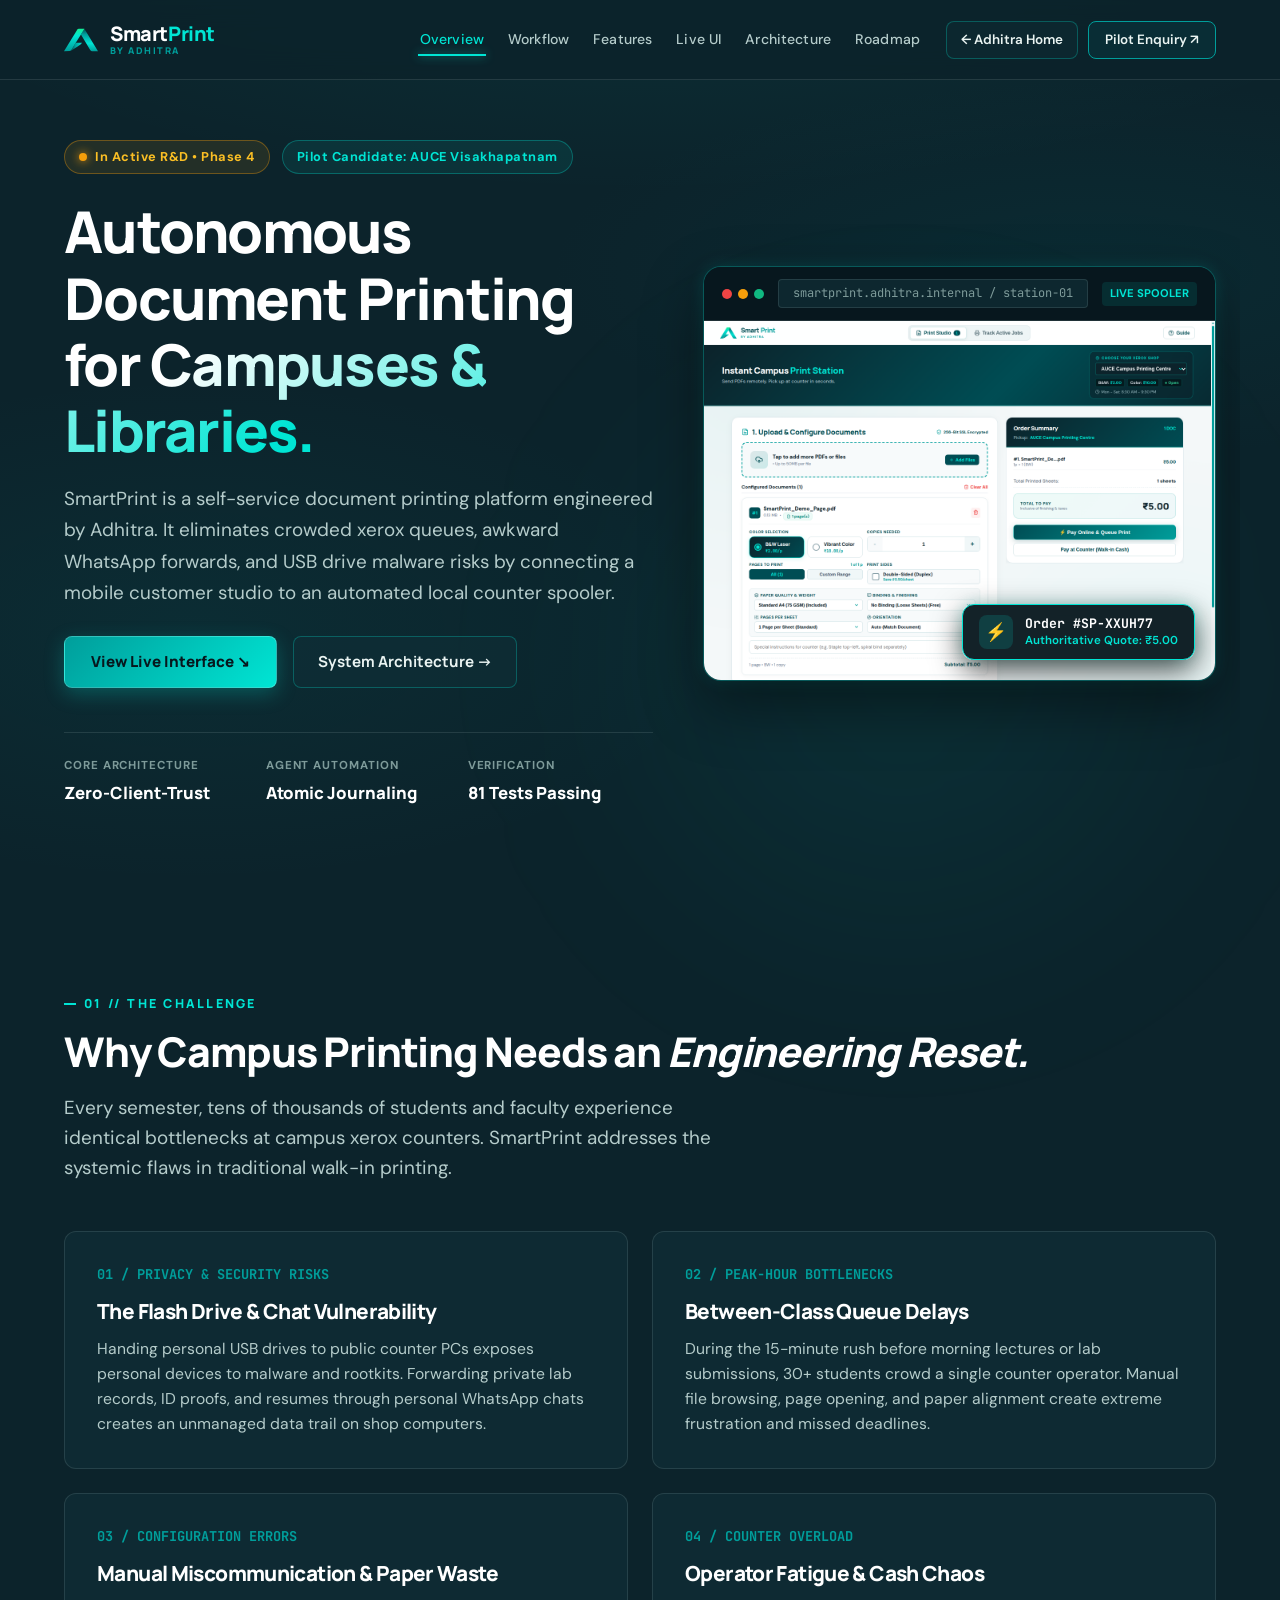
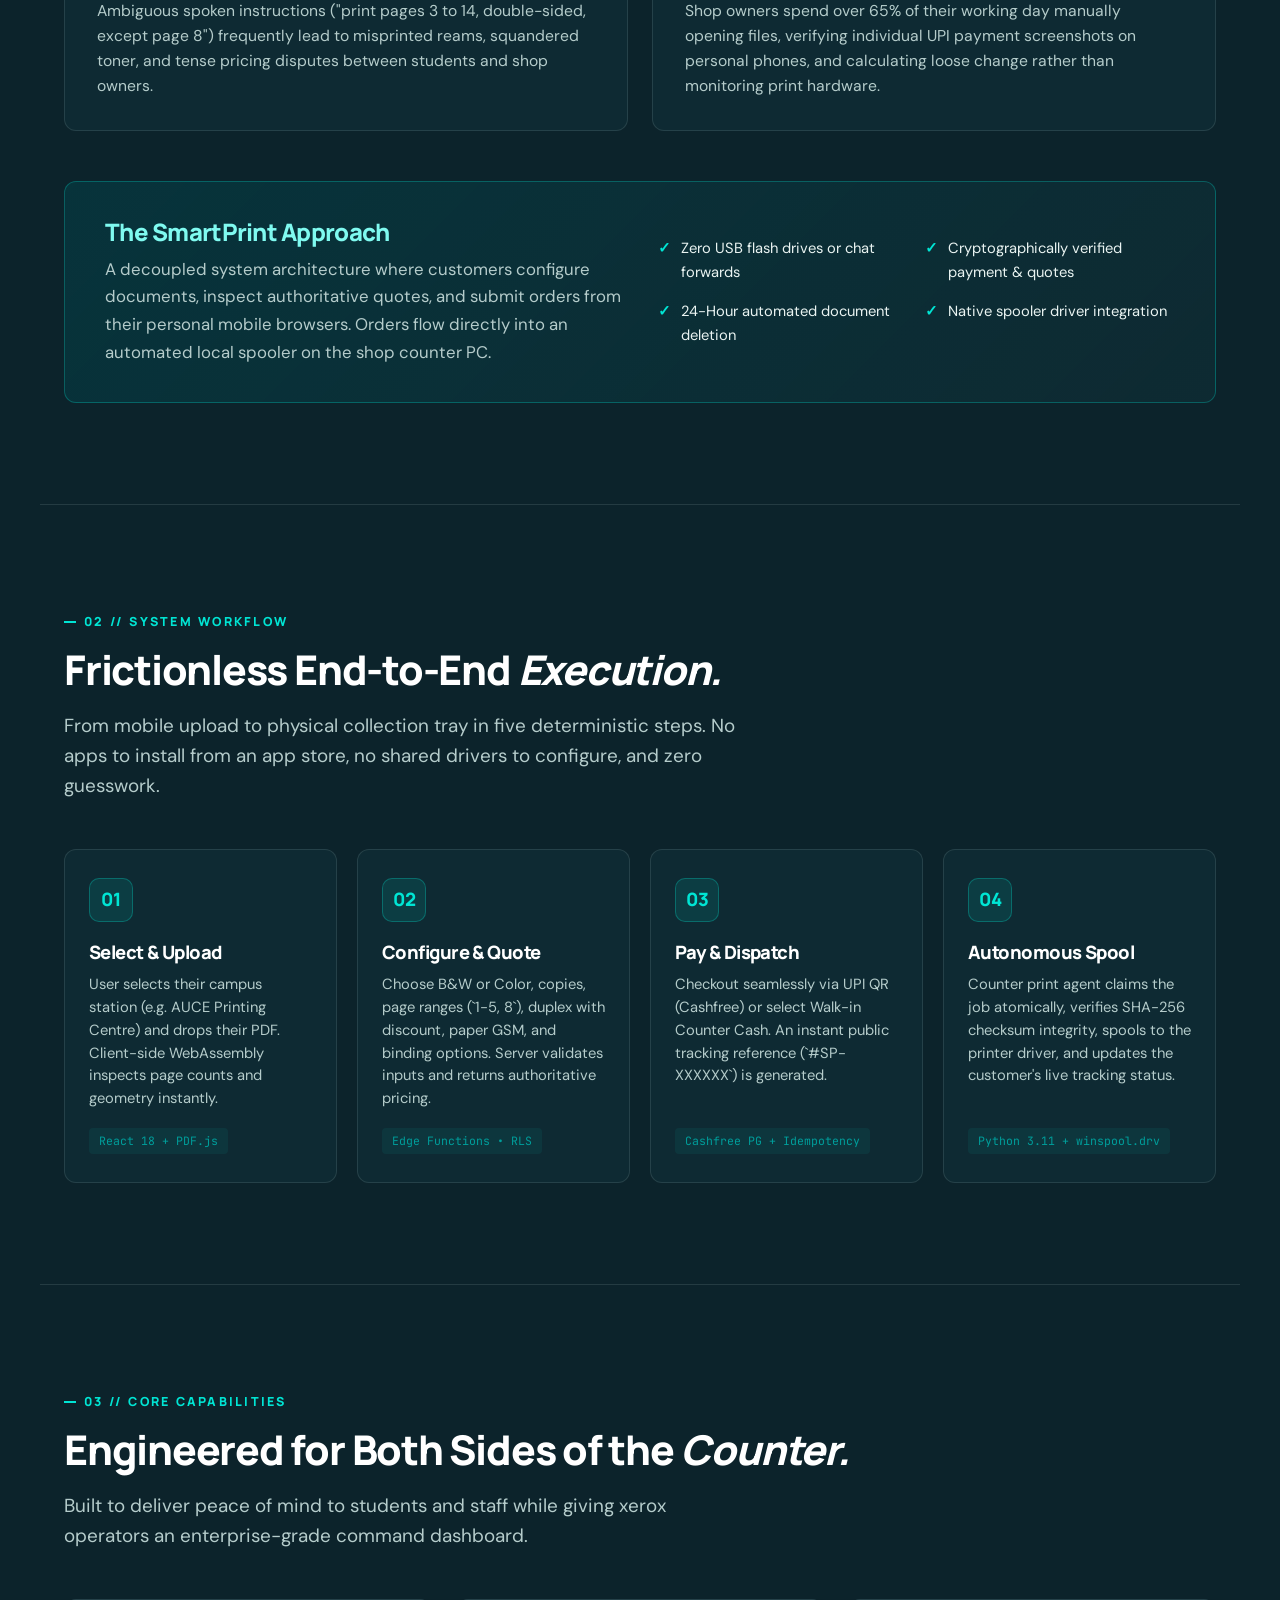
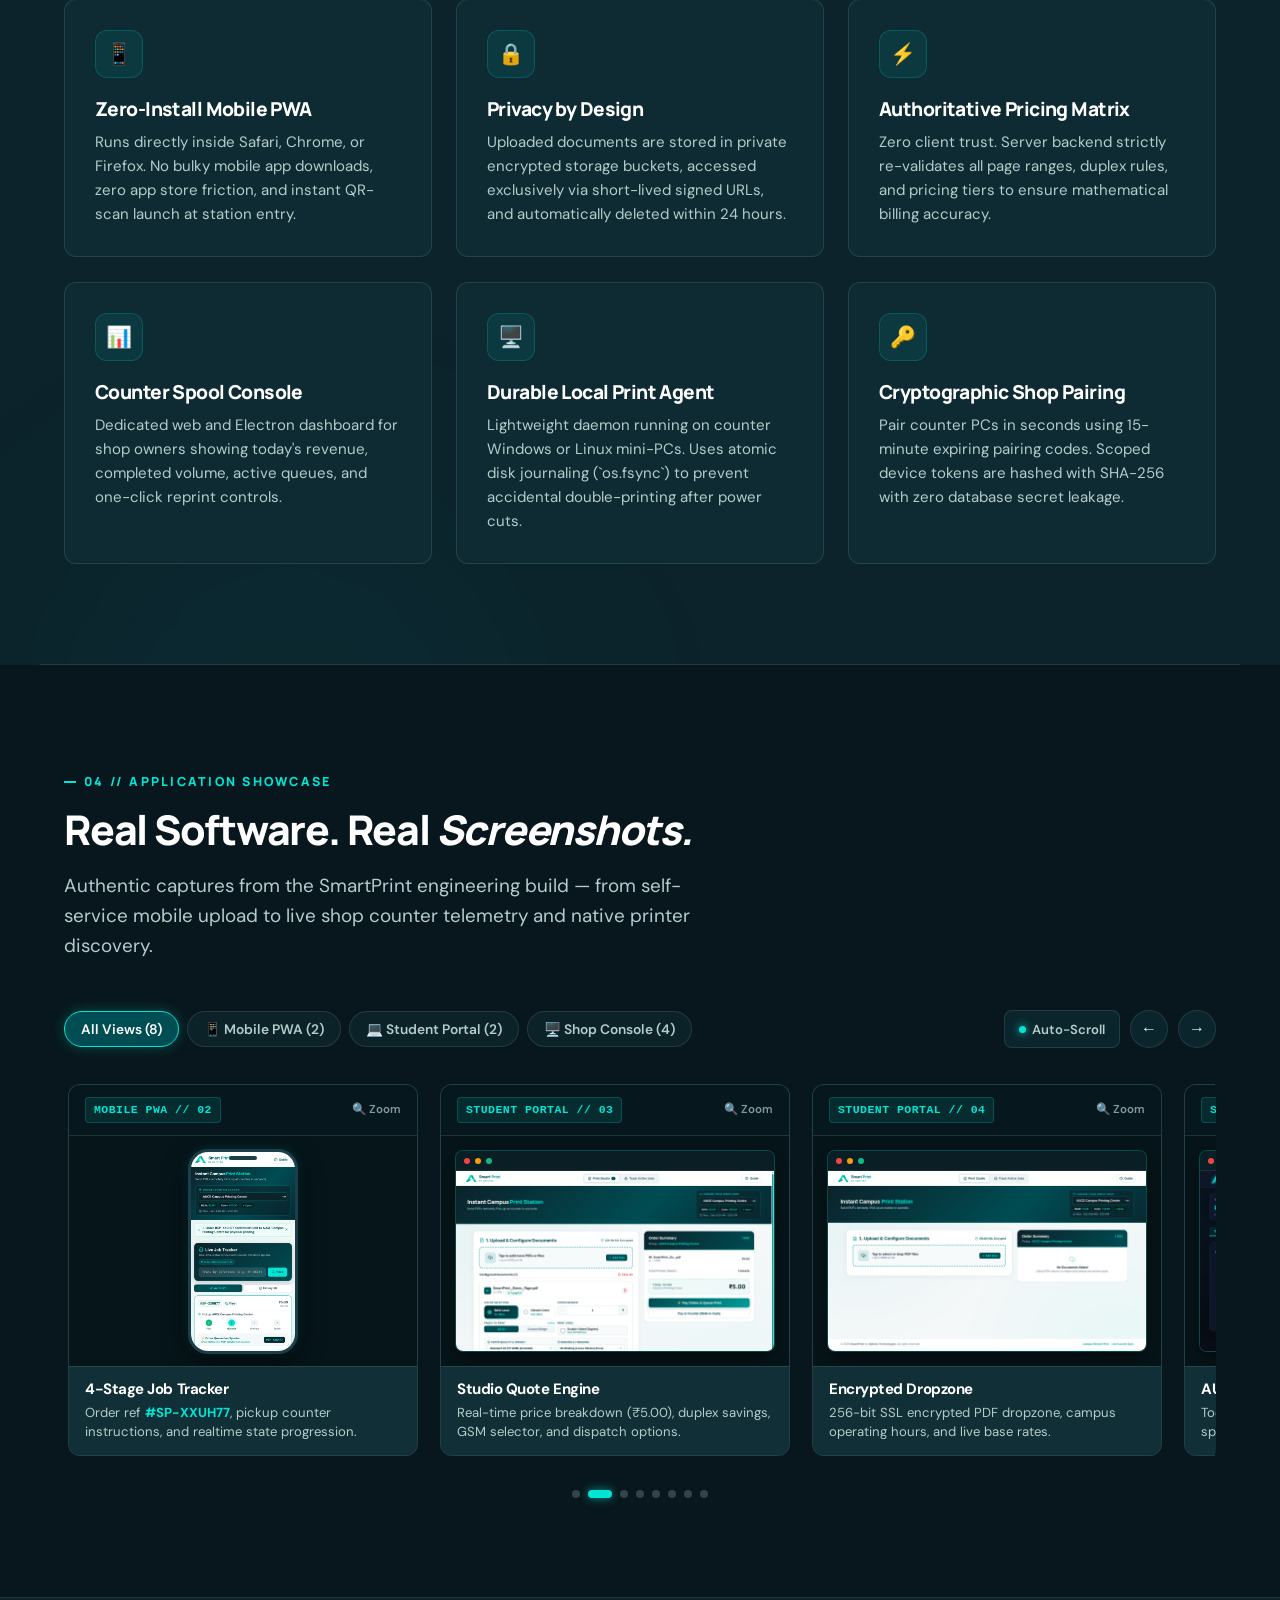
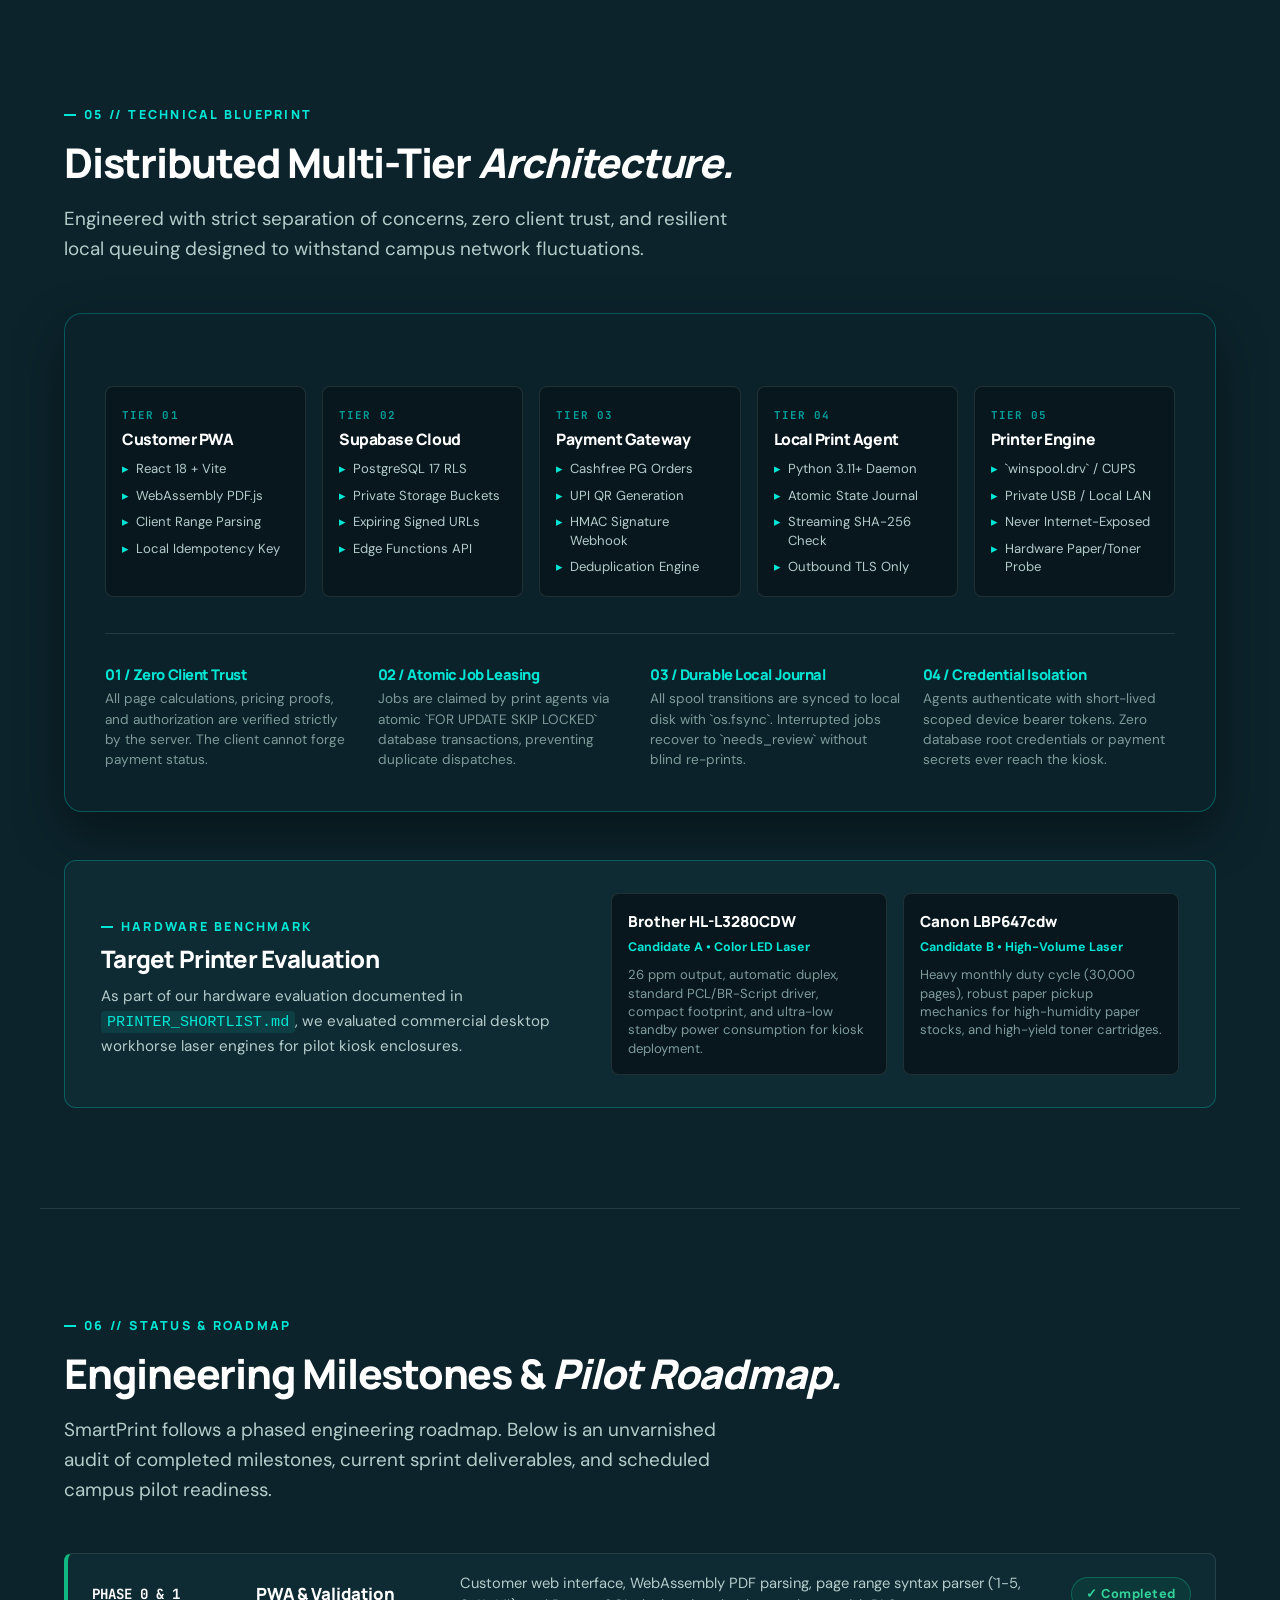
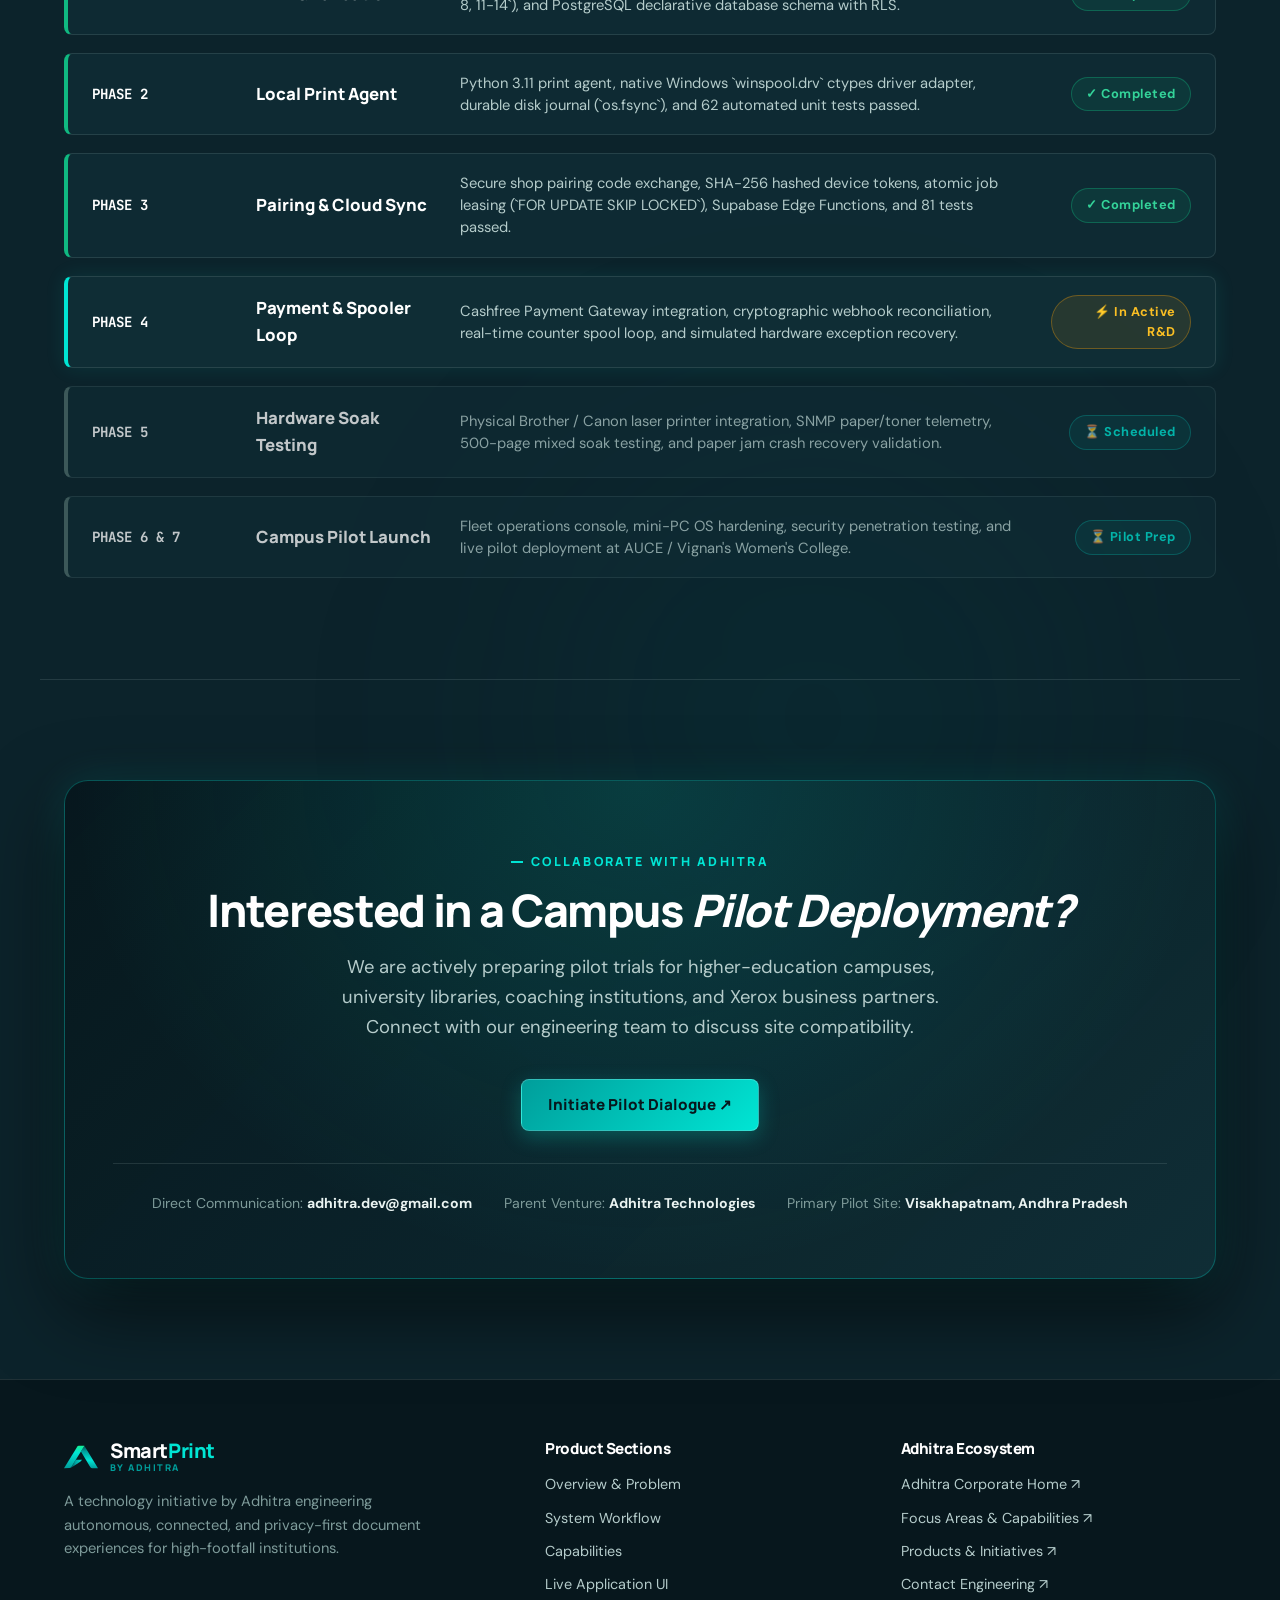
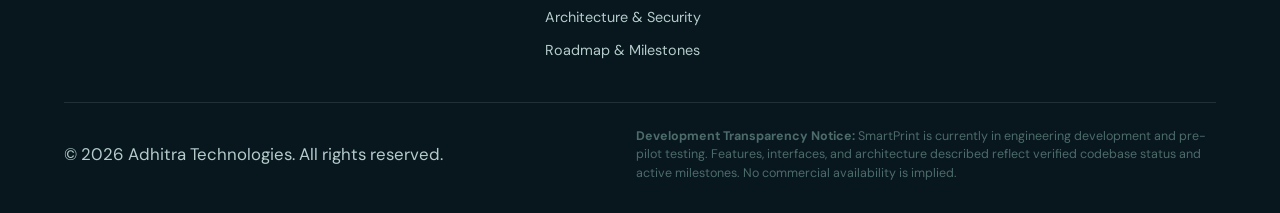
==== commit ea6262b1: "Feat: smartprint added" ====
--- a/smartprint/index.html
+++ b/smartprint/index.html
@@ -106,6 +106,7 @@
 
     <!-- Site Header & Product Navigation -->
     <header class="site-header" id="header">
+        <div class="scroll-progress-bar" id="scroll-progress-bar" aria-hidden="true"></div>
         <div class="wrap header-inner">
             <a class="brand-combo" href="../" aria-label="Return to Adhitra Corporate Homepage">
                 <img src="../assets/brand/logo_symbol.svg" alt="Adhitra Symbol" class="logo-symbol" width="34" height="34">
@@ -124,17 +125,16 @@
 
             <nav class="product-nav" id="product-nav" aria-label="SmartPrint Product Navigation">
                 <ul class="nav-links">
-                    <li><a href="#overview" class="nav-item">Overview</a></li>
-                    <li><a href="#problem" class="nav-item">The Problem</a></li>
-                    <li><a href="#workflow" class="nav-item">How It Works</a></li>
+                    <li><a href="#overview" class="nav-item active">Overview</a></li>
+                    <li><a href="#workflow" class="nav-item">Workflow</a></li>
                     <li><a href="#features" class="nav-item">Features</a></li>
                     <li><a href="#interface" class="nav-item">Live UI</a></li>
                     <li><a href="#architecture" class="nav-item">Architecture</a></li>
                     <li><a href="#status" class="nav-item">Roadmap</a></li>
                 </ul>
-                <div style="display: flex; align-items: center; gap: 10px;">
-                    <a class="nav-back-link" href="../#products">← Adhitra Home</a>
-                    <a class="btn-primary" style="padding: 9px 18px; font-size: 0.85rem;" href="#contact">Pilot Enquiry ↗</a>
+                <div class="header-actions">
+                    <a class="btn-nav-outline" href="../#products">← Adhitra Home</a>
+                    <a class="btn-nav-cta" href="#contact">Pilot Enquiry ↗</a>
                 </div>
             </nav>
         </div>
@@ -146,7 +146,7 @@
              ================================================================== -->
         <section class="hero-section wrap" id="overview">
             <div class="hero-grid">
-                <div class="hero-copy">
+                <div class="hero-copy reveal-on-scroll">
                     <div class="hero-status-row">
                         <span class="status-pill amber">
                             <span class="pulse-dot amber"></span>
@@ -190,7 +190,7 @@
                     </div>
                 </div>
 
-                <div class="hero-visual">
+                <div class="hero-visual reveal-on-scroll stagger-1">
                     <div class="mockup-frame">
                         <div class="mockup-header">
                             <div class="mockup-dots">
@@ -220,14 +220,16 @@
              PROBLEM & SOLUTION
              ================================================================== -->
         <section class="section wrap" id="problem">
-            <span class="section-kicker">01 // THE CHALLENGE</span>
-            <h2>Why Campus Printing Needs an <em>Engineering Reset.</em></h2>
-            <p class="section-lead">
-                Every semester, tens of thousands of students and faculty experience identical bottlenecks at campus xerox counters. SmartPrint addresses the systemic flaws in traditional walk-in printing.
-            </p>
+            <div class="section-header reveal-on-scroll">
+                <span class="section-kicker">01 // THE CHALLENGE</span>
+                <h2>Why Campus Printing Needs an <em>Engineering Reset.</em></h2>
+                <p class="section-lead">
+                    Every semester, tens of thousands of students and faculty experience identical bottlenecks at campus xerox counters. SmartPrint addresses the systemic flaws in traditional walk-in printing.
+                </p>
+            </div>
 
             <div class="problem-grid">
-                <article class="problem-card">
+                <article class="problem-card reveal-on-scroll stagger-1">
                     <div class="problem-num">01 / PRIVACY &amp; SECURITY RISKS</div>
                     <h3 class="problem-title">The Flash Drive &amp; Chat Vulnerability</h3>
                     <p class="problem-text">
@@ -235,7 +237,7 @@
                     </p>
                 </article>
 
-                <article class="problem-card">
+                <article class="problem-card reveal-on-scroll stagger-2">
                     <div class="problem-num">02 / PEAK-HOUR BOTTLENECKS</div>
                     <h3 class="problem-title">Between-Class Queue Delays</h3>
                     <p class="problem-text">
@@ -243,7 +245,7 @@
                     </p>
                 </article>
 
-                <article class="problem-card">
+                <article class="problem-card reveal-on-scroll stagger-3">
                     <div class="problem-num">03 / CONFIGURATION ERRORS</div>
                     <h3 class="problem-title">Manual Miscommunication &amp; Paper Waste</h3>
                     <p class="problem-text">
@@ -251,7 +253,7 @@
                     </p>
                 </article>
 
-                <article class="problem-card">
+                <article class="problem-card reveal-on-scroll stagger-4">
                     <div class="problem-num">04 / COUNTER OVERLOAD</div>
                     <h3 class="problem-title">Operator Fatigue &amp; Cash Chaos</h3>
                     <p class="problem-text">
@@ -260,7 +262,7 @@
                 </article>
             </div>
 
-            <div class="solution-strip">
+            <div class="solution-strip reveal-on-scroll stagger-1">
                 <div class="solution-text">
                     <h3>The SmartPrint Approach</h3>
                     <p>
@@ -292,14 +294,16 @@
              HOW IT WORKS (WORKFLOW)
              ================================================================== -->
         <section class="section wrap" id="workflow">
-            <span class="section-kicker">02 // SYSTEM WORKFLOW</span>
-            <h2>Frictionless End-to-End <em>Execution.</em></h2>
-            <p class="section-lead">
-                From mobile upload to physical collection tray in five deterministic steps. No apps to install from an app store, no shared drivers to configure, and zero guesswork.
-            </p>
+            <div class="section-header reveal-on-scroll">
+                <span class="section-kicker">02 // SYSTEM WORKFLOW</span>
+                <h2>Frictionless End-to-End <em>Execution.</em></h2>
+                <p class="section-lead">
+                    From mobile upload to physical collection tray in five deterministic steps. No apps to install from an app store, no shared drivers to configure, and zero guesswork.
+                </p>
+            </div>
 
             <div class="workflow-track">
-                <div class="step-card">
+                <div class="step-card reveal-on-scroll stagger-1">
                     <div class="step-number-badge">01</div>
                     <h3 class="step-title">Select &amp; Upload</h3>
                     <p class="step-desc">
@@ -308,7 +312,7 @@
                     <span class="step-tech-tag">React 18 + PDF.js</span>
                 </div>
 
-                <div class="step-card">
+                <div class="step-card reveal-on-scroll stagger-2">
                     <div class="step-number-badge">02</div>
                     <h3 class="step-title">Configure &amp; Quote</h3>
                     <p class="step-desc">
@@ -317,7 +321,7 @@
                     <span class="step-tech-tag">Edge Functions &bull; RLS</span>
                 </div>
 
-                <div class="step-card">
+                <div class="step-card reveal-on-scroll stagger-3">
                     <div class="step-number-badge">03</div>
                     <h3 class="step-title">Pay &amp; Dispatch</h3>
                     <p class="step-desc">
@@ -326,7 +330,7 @@
                     <span class="step-tech-tag">Cashfree PG + Idempotency</span>
                 </div>
 
-                <div class="step-card">
+                <div class="step-card reveal-on-scroll stagger-4">
                     <div class="step-number-badge">04</div>
                     <h3 class="step-title">Autonomous Spool</h3>
                     <p class="step-desc">
@@ -341,14 +345,16 @@
              KEY FEATURES & CAPABILITIES
              ================================================================== -->
         <section class="section wrap" id="features">
-            <span class="section-kicker">03 // CORE CAPABILITIES</span>
-            <h2>Engineered for Both Sides of the <em>Counter.</em></h2>
-            <p class="section-lead">
-                Built to deliver peace of mind to students and staff while giving xerox operators an enterprise-grade command dashboard.
-            </p>
+            <div class="section-header reveal-on-scroll">
+                <span class="section-kicker">03 // CORE CAPABILITIES</span>
+                <h2>Engineered for Both Sides of the <em>Counter.</em></h2>
+                <p class="section-lead">
+                    Built to deliver peace of mind to students and staff while giving xerox operators an enterprise-grade command dashboard.
+                </p>
+            </div>
 
             <div class="features-grid">
-                <div class="feature-box">
+                <div class="feature-box reveal-on-scroll stagger-1">
                     <div class="feature-icon">📱</div>
                     <h3 class="feature-heading">Zero-Install Mobile PWA</h3>
                     <p class="feature-text">
@@ -356,7 +362,7 @@
                     </p>
                 </div>
 
-                <div class="feature-box">
+                <div class="feature-box reveal-on-scroll stagger-2">
                     <div class="feature-icon">🔒</div>
                     <h3 class="feature-heading">Privacy by Design</h3>
                     <p class="feature-text">
@@ -364,7 +370,7 @@
                     </p>
                 </div>
 
-                <div class="feature-box">
+                <div class="feature-box reveal-on-scroll stagger-3">
                     <div class="feature-icon">⚡</div>
                     <h3 class="feature-heading">Authoritative Pricing Matrix</h3>
                     <p class="feature-text">
@@ -372,7 +378,7 @@
                     </p>
                 </div>
 
-                <div class="feature-box">
+                <div class="feature-box reveal-on-scroll stagger-4">
                     <div class="feature-icon">📊</div>
                     <h3 class="feature-heading">Counter Spool Console</h3>
                     <p class="feature-text">
@@ -380,7 +386,7 @@
                     </p>
                 </div>
 
-                <div class="feature-box">
+                <div class="feature-box reveal-on-scroll stagger-5">
                     <div class="feature-icon">🖥️</div>
                     <h3 class="feature-heading">Durable Local Print Agent</h3>
                     <p class="feature-text">
@@ -388,7 +394,7 @@
                     </p>
                 </div>
 
-                <div class="feature-box">
+                <div class="feature-box reveal-on-scroll stagger-6">
                     <div class="feature-icon">🔑</div>
                     <h3 class="feature-heading">Cryptographic Shop Pairing</h3>
                     <p class="feature-text">
@@ -403,167 +409,270 @@
              ================================================================== -->
         <section class="section gallery-section" id="interface">
             <div class="wrap">
-                <span class="section-kicker">04 // APPLICATION SHOWCASE</span>
-                <h2>Real Software. Real <em>Screenshots.</em></h2>
-                <p class="section-lead">
-                    No fabricated marketing mockups or generic AI dashboard templates. These captures represent the functional SmartPrint customer studio and shop console in current development.
-                </p>
-
-                <!-- Gallery Category Tabs -->
-                <div class="gallery-tabs-nav" role="tablist">
-                    <button class="gallery-tab-btn active" data-tab="tab-customer-mobile" role="tab" aria-selected="true">
-                        📱 Customer Mobile Studio
-                    </button>
-                    <button class="gallery-tab-btn" data-tab="tab-desktop-studio" role="tab" aria-selected="false">
-                        💻 Desktop Configuration
-                    </button>
-                    <button class="gallery-tab-btn" data-tab="tab-shop-dashboard" role="tab" aria-selected="false">
-                        🏪 Shop Owner Console
-                    </button>
-                    <button class="gallery-tab-btn" data-tab="tab-hardware-pricing" role="tab" aria-selected="false">
-                        ⚙️ Pricing &amp; Hardware
-                    </button>
-                </div>
-
-                <!-- Gallery Panels -->
-                <div class="gallery-panels-container">
-                    <!-- Panel 1: Customer Mobile Studio -->
-                    <div class="gallery-panel active" id="tab-customer-mobile" role="tabpanel">
-                        <div class="gallery-grid-dual">
-                            <div class="gallery-card">
-                                <div class="gallery-card-header">
-                                    <span class="gallery-card-title">Mobile Document Configuration Studio</span>
-                                    <span class="gallery-zoom-prompt">🔍 Click to zoom</span>
-                                </div>
-                                <div class="gallery-card-body zoomable-ui" data-title="SmartPrint Mobile Print Studio Interface">
+                <div class="section-header reveal-on-scroll">
+                    <span class="section-kicker">04 // APPLICATION SHOWCASE</span>
+                    <h2>Real Software. Real <em>Screenshots.</em></h2>
+                    <p class="section-lead">
+                        Authentic captures from the SmartPrint engineering build — from self-service mobile upload to live shop counter telemetry and native printer discovery.
+                    </p>
+                </div>
+
+                <div class="gallery-showcase-wrapper reveal-on-scroll stagger-1">
+                    <!-- Showcase Controls & Category Filters -->
+                <div class="gallery-controls-bar">
+                    <div class="gallery-filter-tabs" role="tablist" aria-label="Filter SmartPrint Interface Views">
+                        <button class="gallery-filter-btn active" data-filter="all" role="tab" aria-selected="true">
+                            All Views (8)
+                        </button>
+                        <button class="gallery-filter-btn" data-filter="mobile" role="tab" aria-selected="false">
+                            📱 Mobile PWA (2)
+                        </button>
+                        <button class="gallery-filter-btn" data-filter="desktop" role="tab" aria-selected="false">
+                            💻 Student Portal (2)
+                        </button>
+                        <button class="gallery-filter-btn" data-filter="counter" role="tab" aria-selected="false">
+                            🖥️ Shop Console (4)
+                        </button>
+                    </div>
+
+                    <div class="train-action-controls">
+                        <button class="train-pause-toggle" id="train-pause-toggle" type="button" aria-label="Toggle train auto-scroll">
+                            <span class="pulse-indicator"></span>
+                            <span class="pause-text">Auto-Scroll</span>
+                        </button>
+                        <button class="train-btn" id="train-prev" type="button" aria-label="Previous interface capture">←</button>
+                        <button class="train-btn" id="train-next" type="button" aria-label="Next interface capture">→</button>
+                    </div>
+                </div>
+
+                <!-- Train Showcase Viewport & Track -->
+                <div class="gallery-train-viewport" id="gallery-train-viewport">
+                    <div class="gallery-train-track" id="gallery-train-track">
+                        <!-- Car 01: Mobile Studio -->
+                        <div class="train-car-card" data-category="mobile">
+                            <div class="train-car-header">
+                                <span class="train-car-badge">MOBILE PWA // 01</span>
+                                <span class="train-zoom-badge zoomable-ui" data-title="SmartPrint Mobile Print Studio & Configuration">🔍 Zoom</span>
+                            </div>
+                            <div class="train-car-stage zoomable-ui" data-title="SmartPrint Mobile Print Studio & Configuration">
+                                <div class="mini-phone-mockup">
                                     <img src="../assets/smartprint/smartprint_mobile_studio.png"
                                         alt="SmartPrint Mobile Print Studio Configuration Interface"
                                         width="824" height="1760" loading="lazy">
                                 </div>
-                                <div class="gallery-card-caption">
-                                    <strong>Mobile-Optimized PWA:</strong> Shows station picker (AUCE Campus Centre), uploaded PDF preview (`SmartPrint_Demo_Page.pdf`), B&amp;W Laser vs Vibrant Color selector, and persistent checkout bottom bar.
-                                </div>
-                            </div>
-
-                            <div class="gallery-card">
-                                <div class="gallery-card-header">
-                                    <span class="gallery-card-title">Live 4-Stage Job Tracker</span>
-                                    <span class="gallery-zoom-prompt">🔍 Click to zoom</span>
-                                </div>
-                                <div class="gallery-card-body zoomable-ui" data-title="SmartPrint Mobile Live Job Tracker">
+                            </div>
+                            <div class="train-car-footer">
+                                <h4 class="train-car-title">Mobile Print Studio</h4>
+                                <p class="train-car-desc">AUCE station picker, PDF preview, B&amp;W vs Color selector, and instant price quote.</p>
+                            </div>
+                        </div>
+
+                        <!-- Car 02: Mobile Tracker -->
+                        <div class="train-car-card" data-category="mobile">
+                            <div class="train-car-header">
+                                <span class="train-car-badge">MOBILE PWA // 02</span>
+                                <span class="train-zoom-badge zoomable-ui" data-title="SmartPrint Mobile Live 4-Stage Job Tracker">🔍 Zoom</span>
+                            </div>
+                            <div class="train-car-stage zoomable-ui" data-title="SmartPrint Mobile Live 4-Stage Job Tracker">
+                                <div class="mini-phone-mockup">
                                     <img src="../assets/smartprint/smartprint_mobile_tracking.png"
                                         alt="SmartPrint Mobile Realtime Job Tracking Screen"
                                         width="824" height="1760" loading="lazy">
                                 </div>
-                                <div class="gallery-card-caption">
-                                    <strong>Live Order Verification:</strong> Displays order reference `#SP-XXUH77`, station pickup instructions, and real-time state progression: <em>1 Paid &rarr; 2 Queued &rarr; 3 Printing &rarr; 4 Ready</em>.
+                            </div>
+                            <div class="train-car-footer">
+                                <h4 class="train-car-title">4-Stage Job Tracker</h4>
+                                <p class="train-car-desc">Order ref <strong style="color:var(--aqua);">#SP-XXUH77</strong>, pickup counter instructions, and realtime state progression.</p>
+                            </div>
+                        </div>
+
+                        <!-- Car 03: Configured Desktop Job -->
+                        <div class="train-car-card" data-category="desktop">
+                            <div class="train-car-header">
+                                <span class="train-car-badge">STUDENT PORTAL // 03</span>
+                                <span class="train-zoom-badge zoomable-ui" data-title="SmartPrint Desktop Configured Print Job Screen">🔍 Zoom</span>
+                            </div>
+                            <div class="train-car-stage zoomable-ui" data-title="SmartPrint Desktop Configured Print Job Screen">
+                                <div class="mini-browser-mockup">
+                                    <div class="mini-browser-bar">
+                                        <span class="mini-browser-dot"></span>
+                                        <span class="mini-browser-dot"></span>
+                                        <span class="mini-browser-dot"></span>
+                                    </div>
+                                    <div class="mini-browser-content">
+                                        <img src="../assets/smartprint/smartprint_job_configured.png"
+                                            alt="SmartPrint Desktop Configured Print Job View"
+                                            width="1280" height="900" loading="lazy">
+                                    </div>
                                 </div>
                             </div>
-                        </div>
-                    </div>
-
-                    <!-- Panel 2: Desktop Print Studio -->
-                    <div class="gallery-panel" id="tab-desktop-studio" role="tabpanel">
-                        <div class="gallery-grid-dual">
-                            <div class="gallery-card">
-                                <div class="gallery-card-header">
-                                    <span class="gallery-card-title">Configured Print Job with Server Quote</span>
-                                    <span class="gallery-zoom-prompt">🔍 Click to zoom</span>
+                            <div class="train-car-footer">
+                                <h4 class="train-car-title">Studio Quote Engine</h4>
+                                <p class="train-car-desc">Real-time price breakdown (₹5.00), duplex savings, GSM selector, and dispatch options.</p>
+                            </div>
+                        </div>
+
+                        <!-- Car 04: Dropzone Portal -->
+                        <div class="train-car-card" data-category="desktop">
+                            <div class="train-car-header">
+                                <span class="train-car-badge">STUDENT PORTAL // 04</span>
+                                <span class="train-zoom-badge zoomable-ui" data-title="SmartPrint Customer Dropzone and Station Selector">🔍 Zoom</span>
+                            </div>
+                            <div class="train-car-stage zoomable-ui" data-title="SmartPrint Customer Dropzone and Station Selector">
+                                <div class="mini-browser-mockup">
+                                    <div class="mini-browser-bar">
+                                        <span class="mini-browser-dot"></span>
+                                        <span class="mini-browser-dot"></span>
+                                        <span class="mini-browser-dot"></span>
+                                    </div>
+                                    <div class="mini-browser-content">
+                                        <img src="../assets/smartprint/smartprint_customer_portal.png"
+                                            alt="SmartPrint Customer Initial Upload Interface"
+                                            width="1280" height="900" loading="lazy">
+                                    </div>
                                 </div>
-                                <div class="gallery-card-body zoomable-ui" data-title="SmartPrint Desktop Configured Print Job Screen">
-                                    <img src="../assets/smartprint/smartprint_job_configured.png"
-                                        alt="SmartPrint Desktop Configured Print Job View"
-                                        width="1280" height="900" loading="lazy">
+                            </div>
+                            <div class="train-car-footer">
+                                <h4 class="train-car-title">Encrypted Dropzone</h4>
+                                <p class="train-car-desc">256-bit SSL encrypted PDF dropzone, campus operating hours, and live base rates.</p>
+                            </div>
+                        </div>
+
+                        <!-- Car 05: Shop Owner Dashboard -->
+                        <div class="train-car-card" data-category="counter">
+                            <div class="train-car-header">
+                                <span class="train-car-badge">SHOP CONSOLE // 05</span>
+                                <span class="train-zoom-badge zoomable-ui" data-title="SmartPrint Authenticated Shop Owner Dashboard">🔍 Zoom</span>
+                            </div>
+                            <div class="train-car-stage zoomable-ui" data-title="SmartPrint Authenticated Shop Owner Dashboard">
+                                <div class="mini-browser-mockup">
+                                    <div class="mini-browser-bar">
+                                        <span class="mini-browser-dot"></span>
+                                        <span class="mini-browser-dot"></span>
+                                        <span class="mini-browser-dot"></span>
+                                    </div>
+                                    <div class="mini-browser-content">
+                                        <img src="../assets/smartprint/smartprint_shop_dashboard.png"
+                                            alt="SmartPrint Shop Owner Console with Live Spool Queue and Metrics"
+                                            width="1366" height="920" loading="lazy">
+                                    </div>
                                 </div>
-                                <div class="gallery-card-caption">
-                                    <strong>Full Studio Interface:</strong> Real-time price breakdown (₹5.00 total), duplex savings calculation, paper GSM weight selector, binding options, and walk-in cash or online dispatch buttons.
+                            </div>
+                            <div class="train-car-footer">
+                                <h4 class="train-car-title">AUCE Counter Dashboard</h4>
+                                <p class="train-car-desc">Today's revenue (₹134.00), 14 printed pages, active spool queue, and orders table.</p>
+                            </div>
+                        </div>
+
+                        <!-- Car 06: Pricing Matrix -->
+                        <div class="train-car-card" data-category="counter">
+                            <div class="train-car-header">
+                                <span class="train-car-badge">SHOP CONSOLE // 06</span>
+                                <span class="train-zoom-badge zoomable-ui" data-title="SmartPrint Shop Pricing Matrix Configuration">🔍 Zoom</span>
+                            </div>
+                            <div class="train-car-stage zoomable-ui" data-title="SmartPrint Shop Pricing Matrix Configuration">
+                                <div class="mini-browser-mockup">
+                                    <div class="mini-browser-bar">
+                                        <span class="mini-browser-dot"></span>
+                                        <span class="mini-browser-dot"></span>
+                                        <span class="mini-browser-dot"></span>
+                                    </div>
+                                    <div class="mini-browser-content">
+                                        <img src="../assets/smartprint/smartprint_pricing_matrix.png"
+                                            alt="SmartPrint Pricing and Services Matrix Interface"
+                                            width="1366" height="920" loading="lazy">
+                                    </div>
                                 </div>
                             </div>
-
-                            <div class="gallery-card">
-                                <div class="gallery-card-header">
-                                    <span class="gallery-card-title">Initial Document Dropzone &amp; Station Chooser</span>
-                                    <span class="gallery-zoom-prompt">🔍 Click to zoom</span>
+                            <div class="train-car-footer">
+                                <h4 class="train-car-title">Pricing &amp; Services Matrix</h4>
+                                <p class="train-car-desc">Per-page rates (B&amp;W ₹2, Color ₹10), duplex discounts, and paper grades control.</p>
+                            </div>
+                        </div>
+
+                        <!-- Car 07: Hardware Discovery -->
+                        <div class="train-car-card" data-category="counter">
+                            <div class="train-car-header">
+                                <span class="train-car-badge">SHOP CONSOLE // 07</span>
+                                <span class="train-zoom-badge zoomable-ui" data-title="SmartPrint Discovered Hardware and Printers">🔍 Zoom</span>
+                            </div>
+                            <div class="train-car-stage zoomable-ui" data-title="SmartPrint Discovered Hardware and Printers">
+                                <div class="mini-browser-mockup">
+                                    <div class="mini-browser-bar">
+                                        <span class="mini-browser-dot"></span>
+                                        <span class="mini-browser-dot"></span>
+                                        <span class="mini-browser-dot"></span>
+                                    </div>
+                                    <div class="mini-browser-content">
+                                        <img src="../assets/smartprint/smartprint_hardware_printers.png"
+                                            alt="SmartPrint Counter PCs and Connected Printer Drivers"
+                                            width="1366" height="920" loading="lazy">
+                                    </div>
                                 </div>
-                                <div class="gallery-card-body zoomable-ui" data-title="SmartPrint Customer Dropzone and Station Selector">
-                                    <img src="../assets/smartprint/smartprint_customer_portal.png"
-                                        alt="SmartPrint Customer Initial Upload Interface"
-                                        width="1280" height="900" loading="lazy">
+                            </div>
+                            <div class="train-car-footer">
+                                <h4 class="train-car-title">Hardware Discovery</h4>
+                                <p class="train-car-desc">Active Counter PC telemetry, driver status, and native OS spooler capabilities.</p>
+                            </div>
+                        </div>
+
+                        <!-- Car 08: Shop Portal Orders -->
+                        <div class="train-car-card" data-category="counter">
+                            <div class="train-car-header">
+                                <span class="train-car-badge">SHOP CONSOLE // 08</span>
+                                <span class="train-zoom-badge zoomable-ui" data-title="SmartPrint Campus Counter Portal Interface">🔍 Zoom</span>
+                            </div>
+                            <div class="train-car-stage zoomable-ui" data-title="SmartPrint Campus Counter Portal Interface">
+                                <div class="mini-browser-mockup">
+                                    <div class="mini-browser-bar">
+                                        <span class="mini-browser-dot"></span>
+                                        <span class="mini-browser-dot"></span>
+                                        <span class="mini-browser-dot"></span>
+                                    </div>
+                                    <div class="mini-browser-content">
+                                        <img src="../assets/smartprint/smartprint_shop_portal.png"
+                                            alt="SmartPrint Campus Counter Portal Interface"
+                                            width="1366" height="920" loading="lazy">
+                                    </div>
                                 </div>
-                                <div class="gallery-card-caption">
-                                    <strong>Clean Landing State:</strong> Drag-and-drop 256-bit SSL encrypted PDF upload zone, station operating hours, and live station pricing summary (B&amp;W: ₹2.00, Color: ₹10.00).
-                                </div>
-                            </div>
-                        </div>
-                    </div>
-
-                    <!-- Panel 3: Shop Owner Console -->
-                    <div class="gallery-panel" id="tab-shop-dashboard" role="tabpanel">
-                        <div class="gallery-card">
-                            <div class="gallery-card-header">
-                                <span class="gallery-card-title">Authenticated Shop Owner Counter Console (AUCE Campus Centre)</span>
-                                <span class="gallery-zoom-prompt">🔍 Click to zoom full-resolution</span>
-                            </div>
-                            <div class="gallery-card-body zoomable-ui" data-title="SmartPrint Authenticated Shop Owner Dashboard">
-                                <img src="../assets/smartprint/smartprint_shop_dashboard.png"
-                                    alt="SmartPrint Shop Owner Console with Live Spool Queue and Metrics"
-                                    width="1366" height="920" loading="lazy">
-                            </div>
-                            <div class="gallery-card-caption">
-                                <strong>Live Counter Operations:</strong> Active revenue tracking (₹134.00 today), total pages printed (14), active spool queue (1), 1 connected Windows agent PC, and the live orders table with print, issue, and collection actions.
-                            </div>
-                        </div>
-                    </div>
-
-                    <!-- Panel 4: Pricing & Hardware Management -->
-                    <div class="gallery-panel" id="tab-hardware-pricing" role="tabpanel">
-                        <div class="gallery-grid-dual">
-                            <div class="gallery-card">
-                                <div class="gallery-card-header">
-                                    <span class="gallery-card-title">Granular Pricing &amp; Services Matrix</span>
-                                    <span class="gallery-zoom-prompt">🔍 Click to zoom</span>
-                                </div>
-                                <div class="gallery-card-body zoomable-ui" data-title="SmartPrint Shop Pricing Matrix Configuration">
-                                    <img src="../assets/smartprint/smartprint_pricing_matrix.png"
-                                        alt="SmartPrint Pricing and Services Matrix Interface"
-                                        width="1366" height="920" loading="lazy">
-                                </div>
-                                <div class="gallery-card-caption">
-                                    <strong>Operator Rate Control:</strong> Per-page rates (B&amp;W ₹2, Color ₹10), duplex sheet discounts, paper grades (Standard 75 GSM, Executive Bond, Cardstock), binding add-ons (Staple, Spiral, Hard Cover), and operating hours.
-                                </div>
-                            </div>
-
-                            <div class="gallery-card">
-                                <div class="gallery-card-header">
-                                    <span class="gallery-card-title">Discovered Counter PCs &amp; Hardware</span>
-                                    <span class="gallery-zoom-prompt">🔍 Click to zoom</span>
-                                </div>
-                                <div class="gallery-card-body zoomable-ui" data-title="SmartPrint Discovered Hardware and Printers">
-                                    <img src="../assets/smartprint/smartprint_hardware_printers.png"
-                                        alt="SmartPrint Counter PCs and Connected Printer Drivers"
-                                        width="1366" height="920" loading="lazy">
-                                </div>
-                                <div class="gallery-card-caption">
-                                    <strong>Native Hardware Discovery:</strong> Displays connected Counter PC (`Front Counter PC`, status READY) and paired Windows drivers (`Virtual_Test_Printer`, etc.) with reported driver capabilities.
-                                </div>
-                            </div>
-                        </div>
-                    </div>
-                </div>
-            </div>
-        </section>
+                            </div>
+                            <div class="train-car-footer">
+                                <h4 class="train-car-title">Counter Portal &amp; Orders</h4>
+                                <p class="train-car-desc">Counter dispatch console for order fulfillment, issue escalation, and cash collection.</p>
+                            </div>
+                        </div>
+                    </div>
+                </div>
+
+                <!-- Train Position Dots -->
+                <div class="gallery-train-dots" id="gallery-train-dots" role="tablist" aria-label="Train slide indicators">
+                    <!-- Dots dynamically generated or static for 8 items -->
+                    <button class="train-dot active" data-index="0" aria-label="Slide 1"></button>
+                    <button class="train-dot" data-index="1" aria-label="Slide 2"></button>
+                    <button class="train-dot" data-index="2" aria-label="Slide 3"></button>
+                    <button class="train-dot" data-index="3" aria-label="Slide 4"></button>
+                    <button class="train-dot" data-index="4" aria-label="Slide 5"></button>
+                    <button class="train-dot" data-index="5" aria-label="Slide 6"></button>
+                    <button class="train-dot" data-index="6" aria-label="Slide 7"></button>
+                    <button class="train-dot" data-index="7" aria-label="Slide 8"></button>
+                </div>
+            </div>
+        </div>
+    </section>
 
         <!-- ==================================================================
              SYSTEM ARCHITECTURE & TECHNICAL SPECIFICATION
              ================================================================== -->
         <section class="section wrap" id="architecture">
-            <span class="section-kicker">05 // TECHNICAL BLUEPRINT</span>
-            <h2>Distributed Multi-Tier <em>Architecture.</em></h2>
-            <p class="section-lead">
-                Engineered with strict separation of concerns, zero client trust, and resilient local queuing designed to withstand campus network fluctuations.
-            </p>
-
-            <div class="arch-diagram-card">
+            <div class="section-header reveal-on-scroll">
+                <span class="section-kicker">05 // TECHNICAL BLUEPRINT</span>
+                <h2>Distributed Multi-Tier <em>Architecture.</em></h2>
+                <p class="section-lead">
+                    Engineered with strict separation of concerns, zero client trust, and resilient local queuing designed to withstand campus network fluctuations.
+                </p>
+            </div>
+
+            <div class="arch-diagram-card reveal-on-scroll stagger-1">
                 <div class="arch-tiers-grid">
                     <!-- Tier 1 -->
                     <div class="arch-tier-box">
@@ -658,7 +767,7 @@
             </div>
 
             <!-- Hardware Candidate Panel -->
-            <div class="hardware-candidate-panel">
+            <div class="hardware-candidate-panel reveal-on-scroll stagger-2">
                 <div>
                     <span class="section-kicker" style="margin-bottom: 8px;">HARDWARE BENCHMARK</span>
                     <h3 style="font-size: 1.5rem; margin-bottom: 12px; color: #ffffff;">Target Printer Evaluation</h3>
@@ -690,13 +799,15 @@
              DEVELOPMENT PROGRESS & ROADMAP
              ================================================================== -->
         <section class="section wrap" id="status">
-            <span class="section-kicker">06 // STATUS &amp; ROADMAP</span>
-            <h2>Engineering Milestones &amp; <em>Pilot Roadmap.</em></h2>
-            <p class="section-lead">
-                SmartPrint follows a phased engineering roadmap. Below is an unvarnished audit of completed milestones, current sprint deliverables, and scheduled campus pilot readiness.
-            </p>
-
-            <div class="roadmap-timeline">
+            <div class="section-header reveal-on-scroll">
+                <span class="section-kicker">06 // STATUS &amp; ROADMAP</span>
+                <h2>Engineering Milestones &amp; <em>Pilot Roadmap.</em></h2>
+                <p class="section-lead">
+                    SmartPrint follows a phased engineering roadmap. Below is an unvarnished audit of completed milestones, current sprint deliverables, and scheduled campus pilot readiness.
+                </p>
+            </div>
+
+            <div class="roadmap-timeline reveal-on-scroll stagger-1">
                 <div class="timeline-phase-row complete">
                     <div class="phase-number">PHASE 0 &amp; 1</div>
                     <div class="phase-title">PWA &amp; Validation</div>
@@ -769,7 +880,7 @@
              PILOT ENQUIRY & CALL TO ACTION
              ================================================================== -->
         <section class="section wrap" id="contact" style="border-bottom: none;">
-            <div class="cta-box">
+            <div class="cta-box reveal-on-scroll">
                 <span class="section-kicker" style="margin-bottom: 12px;">COLLABORATE WITH ADHITRA</span>
                 <h2>Interested in a Campus <em>Pilot Deployment?</em></h2>
                 <p class="cta-lead">
@@ -779,9 +890,6 @@
                 <div class="cta-actions-row">
                     <a class="btn-primary" href="mailto:adhitra.dev@gmail.com?subject=SmartPrint%20Pilot%20Partnership%20Enquiry">
                         Initiate Pilot Dialogue ↗
-                    </a>
-                    <a class="btn-secondary" href="https://github.com/Adhitra/SmartPrint-by-Adhitra" target="_blank" rel="noopener noreferrer">
-                        Inspect GitHub Repository ↗
                     </a>
                 </div>
 
@@ -822,7 +930,7 @@
          FOOTER
          ================================================================== -->
     <footer class="site-footer">
-        <div class="wrap">
+        <div class="wrap reveal-on-scroll">
             <div class="footer-top">
                 <div class="footer-brand">
                     <a class="brand-combo" href="../" aria-label="Return to Adhitra Corporate Homepage">
@@ -855,7 +963,6 @@
                         <li><a href="../#home">Adhitra Corporate Home ↗</a></li>
                         <li><a href="../#focus">Focus Areas &amp; Capabilities ↗</a></li>
                         <li><a href="../#products">Products &amp; Initiatives ↗</a></li>
-                        <li><a href="https://github.com/Adhitra/SmartPrint-by-Adhitra" target="_blank" rel="noopener noreferrer">SmartPrint GitHub Repo ↗</a></li>
                         <li><a href="mailto:adhitra.dev@gmail.com">Contact Engineering ↗</a></li>
                     </ul>
                 </div>
@@ -870,6 +977,29 @@
         </div>
     </footer>
 
+    <!-- Universal Email Action Modal -->
+    <div id="contact-email-modal" class="email-modal-backdrop" role="dialog" aria-modal="true" aria-labelledby="email-modal-title">
+        <div class="email-modal-box">
+            <button class="email-modal-close" id="email-modal-close" aria-label="Close dialog">&times;</button>
+            <span class="email-modal-badge">DIRECT INQUIRY // ADHITRA</span>
+            <h3 class="email-modal-title" id="email-modal-title">Send a message to <em>Adhitra</em></h3>
+            <p class="email-modal-subtitle">Connect directly with our engineering and pilot deployment team.</p>
+            <div class="email-modal-field">
+                <span class="email-modal-address" id="email-modal-address">adhitra.dev@gmail.com</span>
+                <button class="email-modal-copy-btn" id="email-modal-copy-btn" type="button">📋 Copy</button>
+            </div>
+            <div class="email-modal-actions">
+                <a class="email-modal-action-btn primary" id="email-modal-gmail-btn" href="https://mail.google.com/mail/?view=cm&fs=1&to=adhitra.dev@gmail.com&su=SmartPrint%20Pilot%20Partnership%20Enquiry" target="_blank" rel="noopener noreferrer">
+                    Open in Gmail Web ↗
+                </a>
+                <a class="email-modal-action-btn secondary" id="email-modal-native-btn" href="mailto:adhitra.dev@gmail.com?subject=SmartPrint%20Pilot%20Partnership%20Enquiry">
+                    Launch Default Mail Client
+                </a>
+            </div>
+            <p class="email-modal-note">Email address automatically copied to your clipboard.</p>
+        </div>
+    </div>
+
     <!-- Client Script -->
     <script src="script.js"></script>
 </body>
--- a/smartprint/styles.css
+++ b/smartprint/styles.css
@@ -81,6 +81,46 @@
   line-height: 1.6;
   -webkit-font-smoothing: antialiased;
   -moz-osx-font-smoothing: grayscale;
+  scrollbar-width: thin;
+  scrollbar-color: var(--teal) var(--bg-deep);
+}
+
+html,
+body,
+* {
+  scrollbar-width: thin;
+  scrollbar-color: var(--teal) var(--bg-deep);
+}
+
+/* Customized Brand Scrollbar for Entire Page (exact match to main corporate site) */
+::-webkit-scrollbar,
+*::-webkit-scrollbar {
+  width: 9px;
+  height: 9px;
+}
+
+::-webkit-scrollbar-track,
+*::-webkit-scrollbar-track {
+  background: var(--bg-deep);
+  border-left: 1px solid rgba(181, 204, 203, 0.08);
+}
+
+::-webkit-scrollbar-thumb,
+*::-webkit-scrollbar-thumb {
+  background: linear-gradient(180deg, var(--teal-deep), var(--teal));
+  border-radius: 8px;
+  border: 2px solid var(--bg-deep);
+}
+
+::-webkit-scrollbar-thumb:hover,
+*::-webkit-scrollbar-thumb:hover {
+  background: linear-gradient(180deg, var(--teal), var(--aqua));
+  box-shadow: 0 0 10px rgba(0, 229, 212, 0.45);
+}
+
+::-webkit-scrollbar-corner,
+*::-webkit-scrollbar-corner {
+  background: var(--bg-deep);
 }
 
 body {
@@ -361,7 +401,17 @@
   -webkit-backdrop-filter: blur(14px);
   border-bottom: 1px solid var(--line);
   z-index: 1000;
-  transition: background 0.3s ease;
+  transition:
+    background-color var(--transition-smooth),
+    border-color var(--transition-smooth),
+    height var(--transition-smooth);
+}
+
+.site-header.scrolled {
+  height: 72px;
+  background: rgba(7, 23, 29, 0.95);
+  border-bottom-color: rgba(0, 229, 212, 0.2);
+  box-shadow: 0 8px 24px rgba(0, 0, 0, 0.35);
 }
 
 .header-inner {
@@ -369,7 +419,7 @@
   display: flex;
   align-items: center;
   justify-content: space-between;
-  gap: 24px;
+  gap: 20px;
 }
 
 .brand-combo {
@@ -377,6 +427,7 @@
   align-items: center;
   gap: 12px;
   text-decoration: none;
+  flex-shrink: 0;
 }
 .brand-combo:hover .logo-text-product {
   color: var(--aqua-light);
@@ -386,12 +437,14 @@
   width: 34px;
   height: 34px;
   display: block;
+  flex-shrink: 0;
 }
 
 .logo-typography {
   display: flex;
   flex-direction: column;
   line-height: 1.1;
+  white-space: nowrap;
 }
 
 .logo-text-product {
@@ -420,60 +473,129 @@
 .product-nav {
   display: flex;
   align-items: center;
-  gap: 28px;
+  gap: 24px;
 }
 
 .nav-links {
   display: flex;
   list-style: none;
   align-items: center;
-  gap: 22px;
-}
-
-.nav-item {
+  gap: 20px;
+  margin: 0;
+  padding: 0;
+}
+
+.nav-links a {
+  display: inline-flex;
+  align-items: center;
+  white-space: nowrap;
+  font-family: 'DM Sans', -apple-system, BlinkMacSystemFont, sans-serif;
+  font-size: 0.88rem;
+  font-weight: 500;
   color: var(--ink-secondary);
-  font-size: 0.92rem;
-  font-weight: 600;
-  padding: 6px 2px;
   position: relative;
+  padding: 8px 2px;
+  letter-spacing: 0.01em;
+  text-decoration: none;
+  line-height: 1.2;
   transition: color var(--transition-fast);
 }
-.nav-item:hover,
-.nav-item.active {
-  color: #ffffff;
-}
-.nav-item::after {
+
+.nav-links a::after {
   content: '';
   position: absolute;
   bottom: 0;
   left: 0;
-  width: 0;
+  width: 0%;
   height: 2px;
-  background: var(--aqua);
-  transition: width var(--transition-fast);
-}
-.nav-item:hover::after,
-.nav-item.active::after {
+  background-color: var(--aqua);
+  box-shadow: 0 0 10px rgba(0, 229, 212, 0.7);
+  transition: width var(--transition-smooth);
+}
+
+.nav-links a:hover,
+.nav-links a.active {
+  color: var(--aqua);
+}
+
+.nav-links a:hover::after,
+.nav-links a.active::after {
   width: 100%;
 }
 
-.nav-back-link {
+/* Header Scroll Progress Bar */
+.scroll-progress-bar {
+  position: absolute;
+  bottom: 0;
+  left: 0;
+  width: 0%;
+  height: 2px;
+  background: linear-gradient(90deg, var(--teal), var(--aqua));
+  box-shadow: 0 0 10px rgba(0, 229, 212, 0.7);
+  z-index: 1001;
+  pointer-events: none;
+  transition: width 0.1s ease-out;
+}
+
+/* Header Action Buttons (Matching Main Site Dimensions & Typography) */
+.header-actions {
+  display: flex;
+  align-items: center;
+  gap: 10px;
+  flex-shrink: 0;
+}
+
+.btn-nav-outline {
   display: inline-flex;
   align-items: center;
+  justify-content: center;
   gap: 6px;
-  font-size: 0.85rem;
-  font-weight: 700;
-  color: var(--muted);
-  padding: 6px 12px;
+  white-space: nowrap;
+  font-family: 'DM Sans', -apple-system, BlinkMacSystemFont, sans-serif;
+  font-size: 0.84rem;
+  font-weight: 600;
+  color: var(--ink);
+  border: 1px solid var(--line-strong);
+  background: rgba(16, 47, 55, 0.45);
+  padding: 8px 14px;
+  height: 38px;
   border-radius: var(--radius-sm);
-  background: rgba(181, 204, 203, 0.05);
-  border: 1px solid var(--line);
   transition: all var(--transition-fast);
-}
-.nav-back-link:hover {
+  text-decoration: none;
+  line-height: 1;
+}
+.btn-nav-outline:hover {
+  background: rgba(20, 58, 68, 0.85);
+  border-color: var(--aqua);
+  color: #ffffff;
+  transform: translateY(-1px);
+}
+
+.btn-nav-cta {
+  display: inline-flex;
+  align-items: center;
+  justify-content: center;
+  gap: 6px;
+  white-space: nowrap;
+  font-family: 'DM Sans', -apple-system, BlinkMacSystemFont, sans-serif;
+  font-size: 0.84rem;
+  font-weight: 600;
   color: var(--ink);
-  background: rgba(0, 229, 212, 0.08);
-  border-color: var(--line-strong);
+  border: 1px solid var(--teal);
+  background: rgba(0, 77, 84, 0.25);
+  padding: 8px 16px;
+  height: 38px;
+  border-radius: var(--radius-sm);
+  transition: all var(--transition-fast);
+  text-decoration: none;
+  line-height: 1;
+}
+.btn-nav-cta:hover {
+  background: var(--teal);
+  border-color: var(--aqua);
+  color: #ffffff;
+  transform: translateY(-1px);
+  box-shadow: 0 4px 14px rgba(0, 158, 155, 0.25);
 }
 
 .menu-toggle {
@@ -651,43 +773,52 @@
   display: flex;
   align-items: center;
   gap: 12px;
-  background: rgba(7, 23, 29, 0.94);
+  background: rgba(7, 23, 29, 0.95);
   border: 1px solid var(--aqua);
-  box-shadow: 0 10px 30px rgba(0, 0, 0, 0.6);
-  padding: 12px 18px;
+  box-shadow: 0 10px 30px rgba(0, 0, 0, 0.7), 0 0 15px rgba(0, 229, 212, 0.2);
+  padding: 10px 16px;
   border-radius: var(--radius-md);
   backdrop-filter: blur(12px);
   animation: float 4s ease-in-out infinite;
+  white-space: nowrap;
+  z-index: 10;
 }
 
 @keyframes float {
   0%, 100% { transform: translateY(0); }
-  50% { transform: translateY(-8px); }
+  50% { transform: translateY(-6px); }
 }
 
 .badge-icon-box {
-  width: 36px;
-  height: 36px;
+  width: 34px;
+  height: 34px;
   border-radius: 8px;
   background: rgba(0, 229, 212, 0.15);
   display: flex;
   align-items: center;
   justify-content: center;
   color: var(--aqua);
-  font-size: 1.2rem;
+  font-size: 1.1rem;
+  flex-shrink: 0;
 }
 .badge-info {
   display: flex;
   flex-direction: column;
+  gap: 2px;
+  text-align: left;
 }
 .badge-title {
+  font-family: 'JetBrains Mono', monospace;
   font-size: 0.82rem;
-  font-weight: 800;
-  color: #ffffff;
+  font-weight: 700;
+  color: #ffffff;
+  line-height: 1.2;
 }
 .badge-sub {
   font-size: 0.72rem;
+  font-weight: 600;
   color: var(--aqua);
+  line-height: 1.2;
 }
 
 /* ==========================================================================
@@ -888,126 +1019,559 @@
   background: var(--bg-deep);
 }
 
-.gallery-tabs-nav {
-  display: flex;
-  align-items: center;
-  justify-content: center;
+/* Train & Carousel Showcase */
+.gallery-showcase-wrapper {
+  position: relative;
+  width: 100%;
+  max-width: 1180px;
+  margin: 0 auto;
+}
+
+/* Category Filter Tabs & Train Controls Header */
+.gallery-controls-bar {
+  display: flex;
+  align-items: center;
+  justify-content: space-between;
   flex-wrap: wrap;
-  gap: 12px;
-  margin-bottom: 36px;
-}
-
-.gallery-tab-btn {
+  gap: 16px;
+  margin-bottom: 24px;
+}
+
+.gallery-filter-tabs {
+  display: flex;
+  align-items: center;
+  flex-wrap: wrap;
+  gap: 8px;
+}
+
+.gallery-filter-btn {
   background: rgba(16, 47, 55, 0.5);
   border: 1px solid var(--line);
   color: var(--ink-secondary);
-  font-family: 'Manrope', sans-serif;
-  font-weight: 700;
-  font-size: 0.9rem;
-  padding: 10px 22px;
+  font-family: 'DM Sans', sans-serif;
+  font-weight: 600;
+  font-size: 0.86rem;
+  padding: 8px 16px;
+  border-radius: 999px;
+  cursor: pointer;
+  transition: all var(--transition-fast);
+  display: inline-flex;
+  align-items: center;
+  gap: 6px;
+}
+
+.gallery-filter-btn:hover {
+  color: #ffffff;
+  background: rgba(20, 58, 68, 0.85);
+  border-color: var(--line-strong);
+}
+
+.gallery-filter-btn.active {
+  background: var(--teal-deep);
+  border-color: var(--aqua);
+  color: #ffffff;
+  box-shadow: 0 0 14px rgba(0, 229, 212, 0.25);
+}
+
+.train-action-controls {
+  display: flex;
+  align-items: center;
+  gap: 10px;
+}
+
+.train-btn {
+  background: rgba(16, 47, 55, 0.6);
+  border: 1px solid var(--line);
+  color: var(--ink);
+  width: 38px;
+  height: 38px;
+  border-radius: 50%;
+  display: inline-flex;
+  align-items: center;
+  justify-content: center;
+  cursor: pointer;
+  font-size: 1rem;
+  transition: all var(--transition-fast);
+}
+
+.train-btn:hover {
+  background: var(--teal);
+  border-color: var(--aqua);
+  color: #ffffff;
+  transform: translateY(-1px);
+  box-shadow: 0 0 12px rgba(0, 229, 212, 0.3);
+}
+
+.train-pause-toggle {
+  background: rgba(16, 47, 55, 0.6);
+  border: 1px solid var(--line);
+  color: var(--ink-secondary);
+  font-family: 'DM Sans', sans-serif;
+  font-size: 0.82rem;
+  font-weight: 600;
+  padding: 8px 14px;
+  height: 38px;
   border-radius: var(--radius-sm);
   cursor: pointer;
+  display: inline-flex;
+  align-items: center;
+  gap: 6px;
   transition: all var(--transition-fast);
 }
-.gallery-tab-btn:hover {
-  color: var(--ink);
-  background: rgba(20, 58, 68, 0.8);
-  border-color: var(--line-strong);
-}
-.gallery-tab-btn.active {
-  background: var(--teal-deep);
+
+.train-pause-toggle:hover {
+  color: #ffffff;
   border-color: var(--aqua);
-  color: #ffffff;
-  box-shadow: 0 0 16px rgba(0, 229, 212, 0.2);
-}
-
-.gallery-panels-container {
+}
+
+.train-pause-toggle .pulse-indicator {
+  width: 7px;
+  height: 7px;
+  border-radius: 50%;
+  background: var(--aqua);
+  box-shadow: 0 0 8px var(--aqua);
+  animation: trainPulse 1.8s infinite;
+}
+
+.train-pause-toggle.paused .pulse-indicator {
+  background: var(--muted);
+  box-shadow: none;
+  animation: none;
+}
+
+@keyframes trainPulse {
+  0% { transform: scale(0.9); opacity: 0.6; }
+  50% { transform: scale(1.3); opacity: 1; }
+  100% { transform: scale(0.9); opacity: 0.6; }
+}
+
+/* Train Track Viewport */
+.gallery-train-viewport {
   position: relative;
-}
-
-.gallery-panel {
-  display: none;
-  animation: fadeIn 0.3s ease forwards;
-}
-.gallery-panel.active {
-  display: block;
-}
-
-@keyframes fadeIn {
-  from { opacity: 0; transform: translateY(6px); }
-  to { opacity: 1; transform: translateY(0); }
-}
-
-.gallery-grid-dual {
-  display: grid;
-  grid-template-columns: 1.3fr 1fr;
-  gap: 28px;
-  align-items: start;
-}
-
-.gallery-card {
-  background: var(--surface-glass);
-  border: 1px solid var(--line-strong);
+  overflow: hidden;
+  border-radius: var(--radius-lg);
+  padding: 12px 4px;
+  cursor: grab;
+}
+
+.gallery-train-viewport:active {
+  cursor: grabbing;
+}
+
+.gallery-train-track {
+  display: flex;
+  gap: 22px;
+  transition: transform 0.45s cubic-bezier(0.16, 1, 0.3, 1);
+  will-change: transform;
+}
+
+/* Individual Train Car / Card */
+.train-car-card {
+  flex: 0 0 350px;
+  max-width: 350px;
+  background: var(--surface-card);
+  backdrop-filter: blur(12px);
+  -webkit-backdrop-filter: blur(12px);
+  border: 1px solid var(--line);
   border-radius: var(--radius-md);
   overflow: hidden;
-  box-shadow: 0 18px 45px rgba(0, 0, 0, 0.4);
-  transition: transform var(--transition-smooth), border-color var(--transition-smooth);
-}
-.gallery-card:hover {
+  display: flex;
+  flex-direction: column;
+  transition: transform var(--transition-smooth), border-color var(--transition-smooth), box-shadow var(--transition-smooth);
+  user-select: none;
+}
+
+.train-car-card:hover {
   transform: translateY(-4px);
   border-color: var(--aqua);
-}
-
-.gallery-card-header {
-  padding: 14px 20px;
-  background: rgba(7, 23, 29, 0.95);
+  box-shadow: 0 16px 40px rgba(0, 0, 0, 0.5), 0 0 20px rgba(0, 229, 212, 0.15);
+}
+
+/* Card Header */
+.train-car-header {
+  padding: 12px 16px;
+  background: rgba(7, 23, 29, 0.9);
   border-bottom: 1px solid var(--line);
   display: flex;
   align-items: center;
   justify-content: space-between;
 }
-.gallery-card-title {
-  font-family: 'Manrope', sans-serif;
-  font-weight: 800;
-  font-size: 0.95rem;
-  color: #ffffff;
-}
-.gallery-zoom-prompt {
-  font-size: 0.75rem;
+
+.train-car-badge {
+  font-family: 'DM Mono', monospace, monospace;
+  font-size: 0.72rem;
+  font-weight: 700;
   color: var(--aqua);
-  font-weight: 700;
-  display: flex;
+  letter-spacing: 0.04em;
+  background: rgba(0, 229, 212, 0.1);
+  padding: 3px 8px;
+  border-radius: 4px;
+  border: 1px solid rgba(0, 229, 212, 0.2);
+}
+
+.train-zoom-badge {
+  font-size: 0.72rem;
+  color: var(--muted);
+  font-weight: 600;
+  display: inline-flex;
   align-items: center;
   gap: 4px;
-  cursor: pointer;
-}
-
-.gallery-card-body {
+  cursor: zoom-in;
+  transition: color var(--transition-fast);
+}
+
+.train-car-card:hover .train-zoom-badge {
+  color: var(--aqua);
+}
+
+/* Card Stage (Fitting in Single View) */
+.train-car-stage {
+  height: 230px;
+  background: #06151a;
+  display: flex;
+  align-items: center;
+  justify-content: center;
+  padding: 14px;
   position: relative;
   cursor: zoom-in;
-  background: #000000;
-  line-height: 0;
-}
-.gallery-card-body img {
+  overflow: hidden;
+}
+
+/* Device Mockup: Phone inside Train */
+.mini-phone-mockup {
+  width: 110px;
+  height: 205px;
+  border-radius: 20px;
+  border: 3.5px solid #1a3f4a;
+  background: #000;
+  overflow: hidden;
+  box-shadow: 0 10px 25px rgba(0, 0, 0, 0.6), 0 0 12px rgba(0, 229, 212, 0.15);
+  position: relative;
+  display: flex;
+  align-items: flex-start;
+  justify-content: center;
+  transition: transform var(--transition-smooth), border-color var(--transition-smooth);
+}
+
+.train-car-card:hover .mini-phone-mockup {
+  transform: scale(1.03);
+  border-color: var(--aqua);
+}
+
+.mini-phone-mockup img {
   width: 100%;
   height: auto;
   display: block;
-  transition: transform 0.3s ease;
-}
-.gallery-card-body:hover img {
-  transform: scale(1.01);
-}
-
-.gallery-card-caption {
-  padding: 18px 20px;
+}
+
+/* Phone Screen Notch */
+.mini-phone-mockup::before {
+  content: '';
+  position: absolute;
+  top: 4px;
+  left: 50%;
+  transform: translateX(-50%);
+  width: 28px;
+  height: 4px;
+  background: #1a3f4a;
+  border-radius: 4px;
+  z-index: 2;
+}
+
+/* Device Mockup: Desktop / Browser inside Train */
+.mini-browser-mockup {
+  width: 100%;
+  height: 100%;
+  border-radius: 8px;
+  border: 1px solid rgba(0, 229, 212, 0.25);
+  background: #07171d;
+  overflow: hidden;
+  display: flex;
+  flex-direction: column;
+  box-shadow: 0 8px 22px rgba(0, 0, 0, 0.5);
+  transition: transform var(--transition-smooth), border-color var(--transition-smooth);
+}
+
+.train-car-card:hover .mini-browser-mockup {
+  transform: scale(1.02);
+  border-color: var(--aqua);
+}
+
+.mini-browser-bar {
+  height: 20px;
+  background: #091e25;
+  border-bottom: 1px solid rgba(181, 204, 203, 0.1);
+  display: flex;
+  align-items: center;
+  padding: 0 8px;
+  gap: 5px;
+}
+
+.mini-browser-dot {
+  width: 6px;
+  height: 6px;
+  border-radius: 50%;
+  background: #254b54;
+}
+
+.mini-browser-dot:nth-child(1) { background: #ef4444; }
+.mini-browser-dot:nth-child(2) { background: #f59e0b; }
+.mini-browser-dot:nth-child(3) { background: #10b981; }
+
+.mini-browser-content {
+  flex: 1;
+  overflow: hidden;
+  background: #000;
+  display: flex;
+  align-items: center;
+  justify-content: center;
+}
+
+.mini-browser-content img {
+  width: 100%;
+  height: 100%;
+  object-fit: cover;
+  object-position: top center;
+  display: block;
+}
+
+/* Card Content / Captions */
+.train-car-footer {
+  padding: 14px 16px;
   background: var(--surface);
   border-top: 1px solid var(--line);
-  font-size: 0.9rem;
+  display: flex;
+  flex-direction: column;
+  gap: 4px;
+  flex: 1;
+}
+
+.train-car-title {
+  font-family: 'DM Sans', sans-serif;
+  font-weight: 700;
+  font-size: 0.94rem;
+  color: #ffffff;
+}
+
+.train-car-desc {
+  font-size: 0.82rem;
+  line-height: 1.45;
+  color: var(--ink-secondary);
+}
+
+/* Dots Navigation */
+.gallery-train-dots {
+  display: flex;
+  align-items: center;
+  justify-content: center;
+  gap: 8px;
+  margin-top: 22px;
+}
+
+.train-dot {
+  width: 8px;
+  height: 8px;
+  border-radius: 50%;
+  background: rgba(181, 204, 203, 0.25);
+  border: none;
+  cursor: pointer;
+  transition: all var(--transition-fast);
+  padding: 0;
+}
+
+.train-dot:hover {
+  background: var(--teal);
+}
+
+.train-dot.active {
+  width: 24px;
+  border-radius: 999px;
+  background: var(--aqua);
+  box-shadow: 0 0 10px rgba(0, 229, 212, 0.6);
+}
+
+/* Universal Email Action Modal */
+.email-modal-backdrop {
+  position: fixed;
+  inset: 0;
+  background: rgba(5, 16, 20, 0.88);
+  backdrop-filter: blur(14px);
+  -webkit-backdrop-filter: blur(14px);
+  z-index: 999999;
+  display: flex;
+  align-items: center;
+  justify-content: center;
+  padding: 20px;
+  opacity: 0;
+  pointer-events: none;
+  transition: opacity 0.25s ease;
+}
+
+.email-modal-backdrop.active {
+  opacity: 1;
+  pointer-events: auto;
+}
+
+.email-modal-box {
+  background: #0b2229;
+  border: 1px solid var(--aqua);
+  box-shadow: 0 20px 50px rgba(0, 0, 0, 0.7), 0 0 30px rgba(0, 229, 212, 0.25);
+  border-radius: var(--radius-lg);
+  padding: 32px 28px;
+  max-width: 460px;
+  width: 100%;
+  position: relative;
+  transform: translateY(20px) scale(0.97);
+  transition: transform 0.25s cubic-bezier(0.16, 1, 0.3, 1);
+}
+
+.email-modal-backdrop.active .email-modal-box {
+  transform: translateY(0) scale(1);
+}
+
+.email-modal-close {
+  position: absolute;
+  top: 16px;
+  right: 16px;
+  background: transparent;
+  border: 1px solid var(--line);
+  color: var(--muted);
+  width: 32px;
+  height: 32px;
+  border-radius: 50%;
+  display: flex;
+  align-items: center;
+  justify-content: center;
+  cursor: pointer;
+  font-size: 1rem;
+  transition: all var(--transition-fast);
+}
+
+.email-modal-close:hover {
+  background: rgba(0, 229, 212, 0.1);
+  border-color: var(--aqua);
+  color: #ffffff;
+}
+
+.email-modal-badge {
+  font-family: 'DM Mono', monospace, monospace;
+  font-size: 0.72rem;
+  font-weight: 700;
+  color: var(--aqua);
+  letter-spacing: 0.05em;
+  display: inline-block;
+  margin-bottom: 8px;
+}
+
+.email-modal-title {
+  font-family: 'DM Sans', sans-serif;
+  font-size: 1.35rem;
+  font-weight: 700;
+  color: #ffffff;
+  margin-bottom: 6px;
+}
+
+.email-modal-title em {
+  font-style: normal;
+  color: var(--aqua);
+}
+
+.email-modal-subtitle {
+  font-size: 0.88rem;
   color: var(--ink-secondary);
   line-height: 1.5;
-}
-.gallery-card-caption strong {
-  color: #ffffff;
+  margin-bottom: 20px;
+}
+
+.email-modal-field {
+  background: #06151a;
+  border: 1px solid var(--line-strong);
+  border-radius: var(--radius-sm);
+  padding: 12px 16px;
+  display: flex;
+  align-items: center;
+  justify-content: space-between;
+  gap: 12px;
+  margin-bottom: 20px;
+}
+
+.email-modal-address {
+  font-family: 'DM Mono', monospace, monospace;
+  font-size: 0.92rem;
+  color: var(--aqua);
+  font-weight: 600;
+  word-break: break-all;
+}
+
+.email-modal-copy-btn {
+  background: rgba(0, 158, 155, 0.25);
+  border: 1px solid var(--teal);
+  color: #ffffff;
+  font-family: 'DM Sans', sans-serif;
+  font-size: 0.78rem;
+  font-weight: 600;
+  padding: 6px 12px;
+  border-radius: 4px;
+  cursor: pointer;
+  transition: all var(--transition-fast);
+  white-space: nowrap;
+}
+
+.email-modal-copy-btn:hover {
+  background: var(--teal);
+  border-color: var(--aqua);
+}
+
+.email-modal-actions {
+  display: flex;
+  flex-direction: column;
+  gap: 10px;
+}
+
+.email-modal-action-btn {
+  display: inline-flex;
+  align-items: center;
+  justify-content: center;
+  gap: 8px;
+  font-family: 'DM Sans', sans-serif;
+  font-size: 0.9rem;
+  font-weight: 600;
+  padding: 12px 20px;
+  border-radius: var(--radius-sm);
+  text-decoration: none;
+  transition: all var(--transition-fast);
+  cursor: pointer;
+}
+
+.email-modal-action-btn.primary {
+  background: linear-gradient(135deg, var(--teal) 0%, var(--aqua) 100%);
+  color: var(--bg-deep);
+  font-weight: 700;
+  box-shadow: 0 4px 16px rgba(0, 229, 212, 0.35);
+}
+
+.email-modal-action-btn.primary:hover {
+  transform: translateY(-1px);
+  box-shadow: 0 6px 22px rgba(0, 229, 212, 0.5);
+}
+
+.email-modal-action-btn.secondary {
+  background: rgba(16, 47, 55, 0.5);
+  border: 1px solid var(--line);
+  color: var(--ink);
+}
+
+.email-modal-action-btn.secondary:hover {
+  background: rgba(20, 58, 68, 0.85);
+  border-color: var(--line-strong);
+  color: #ffffff;
+}
+
+.email-modal-note {
+  font-size: 0.78rem;
+  color: var(--muted);
+  text-align: center;
+  margin-top: 14px;
 }
 
 /* Lightbox Modal */
@@ -1444,9 +2008,8 @@
   .hardware-candidate-panel {
     grid-template-columns: 1fr;
   }
-}
-
-@media (max-width: 768px) {
+
+  /* Tablet & Mobile Header Navigation */
   .site-header {
     height: 70px;
   }
@@ -1478,9 +2041,39 @@
     align-items: flex-start;
     gap: 16px;
   }
-  .nav-back-link {
+  .header-actions {
+    flex-direction: column;
     width: 100%;
-    justify-content: center;
+    gap: 10px;
+    margin-top: 10px;
+  }
+  .btn-nav-outline,
+  .btn-nav-cta {
+    width: 100%;
+  }
+}
+
+@media (max-width: 768px) {
+  .train-car-card {
+    flex: 0 0 280px;
+    max-width: 280px;
+  }
+  .train-car-stage {
+    height: 195px;
+    padding: 10px;
+  }
+  .mini-phone-mockup {
+    width: 95px;
+    height: 175px;
+  }
+  .gallery-controls-bar {
+    flex-direction: column;
+    align-items: flex-start;
+    gap: 12px;
+  }
+  .train-action-controls {
+    width: 100%;
+    justify-content: space-between;
   }
   .hero-specs-bar {
     grid-template-columns: 1fr;
@@ -1520,3 +2113,59 @@
     padding: 40px 20px;
   }
 }
+
+/* --------------------------------------------------------------------------
+   Scroll-Triggered Section Reveals & Smooth Transitions (Corporate Standard)
+   -------------------------------------------------------------------------- */
+.section-header {
+  display: block;
+  width: 100%;
+}
+
+.reveal-on-scroll {
+  opacity: 0;
+  transform: translateY(32px);
+  transition:
+    opacity 0.85s cubic-bezier(0.16, 1, 0.3, 1),
+    transform 0.85s cubic-bezier(0.16, 1, 0.3, 1);
+  will-change: opacity, transform;
+}
+
+.reveal-on-scroll.is-revealed {
+  opacity: 1;
+  transform: translateY(0);
+}
+
+/* Staggered transition delays for child elements */
+.stagger-1 {
+  transition-delay: 0.08s;
+}
+
+.stagger-2 {
+  transition-delay: 0.18s;
+}
+
+.stagger-3 {
+  transition-delay: 0.28s;
+}
+
+.stagger-4 {
+  transition-delay: 0.38s;
+}
+
+.stagger-5 {
+  transition-delay: 0.48s;
+}
+
+.stagger-6 {
+  transition-delay: 0.58s;
+}
+
+/* Reduced Motion Mode */
+@media (prefers-reduced-motion: reduce) {
+  .reveal-on-scroll {
+    opacity: 1 !important;
+    transform: none !important;
+    transition: none !important;
+  }
+}
